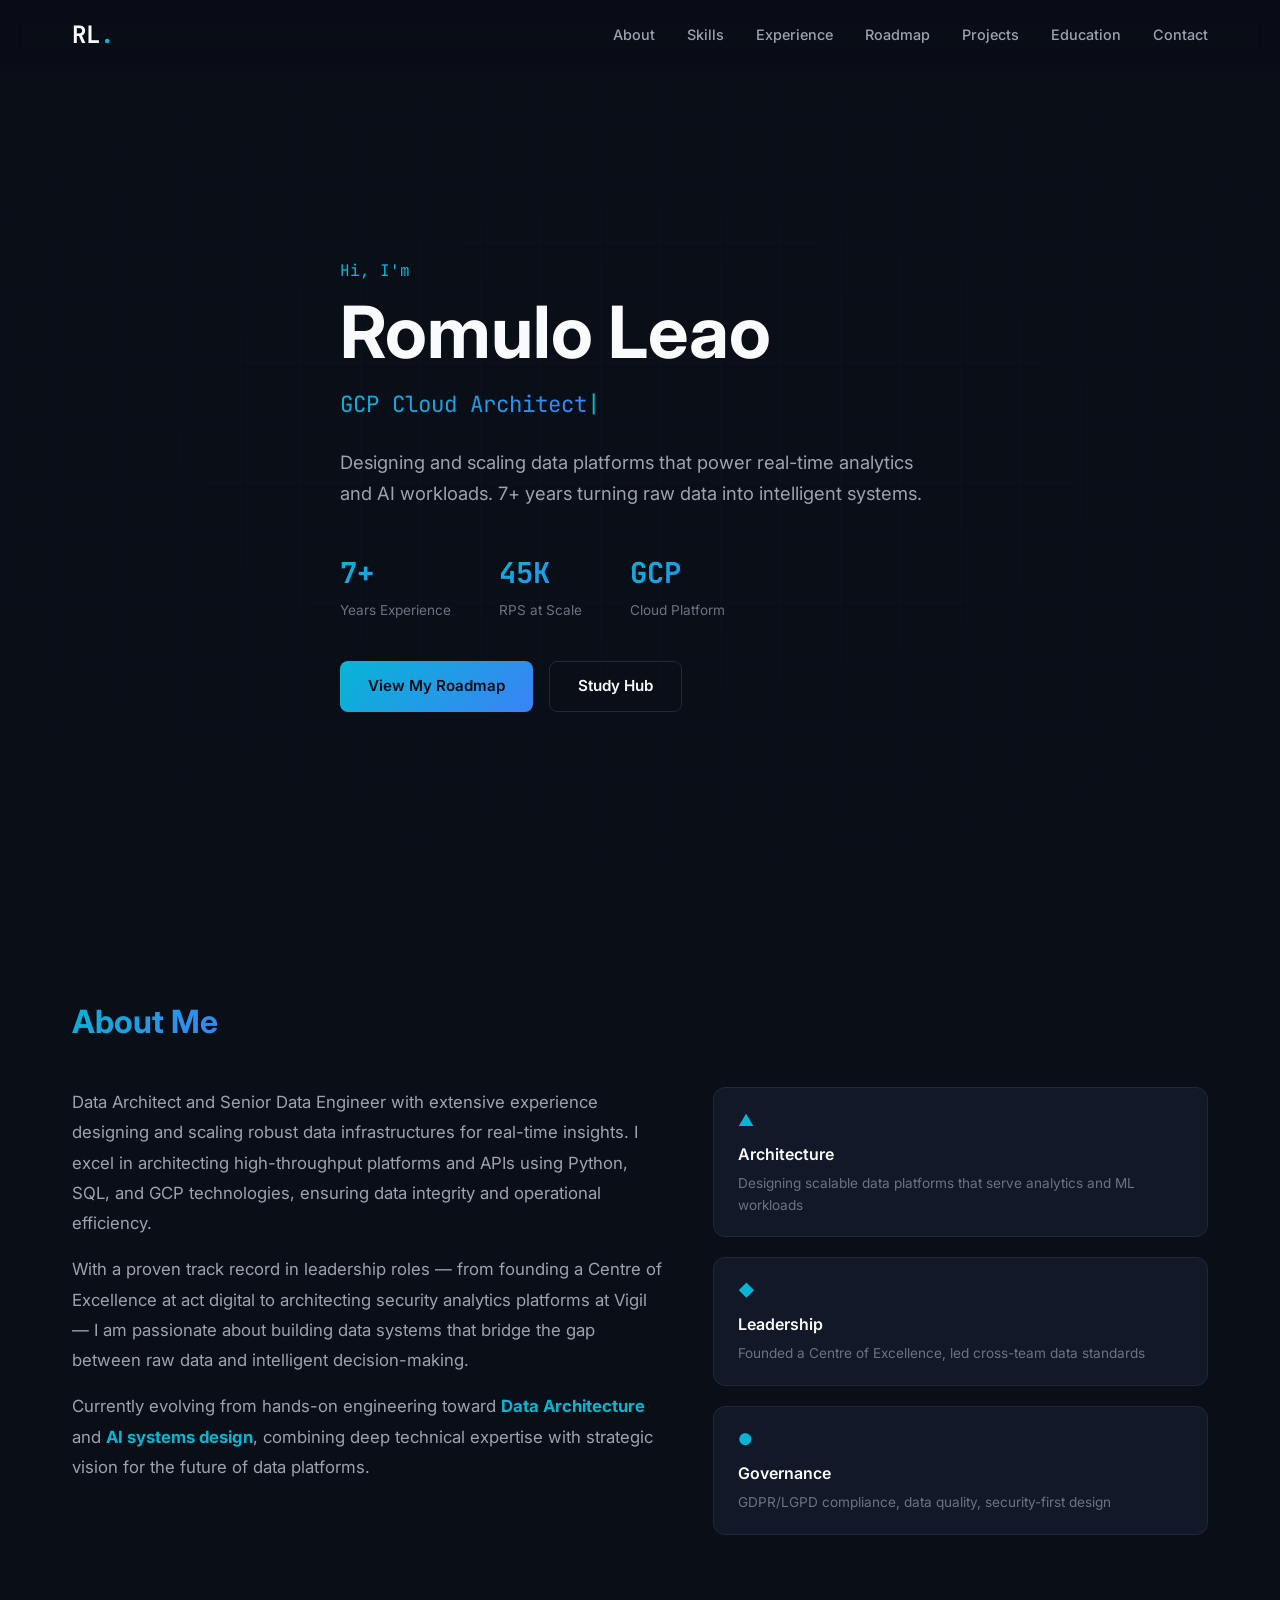
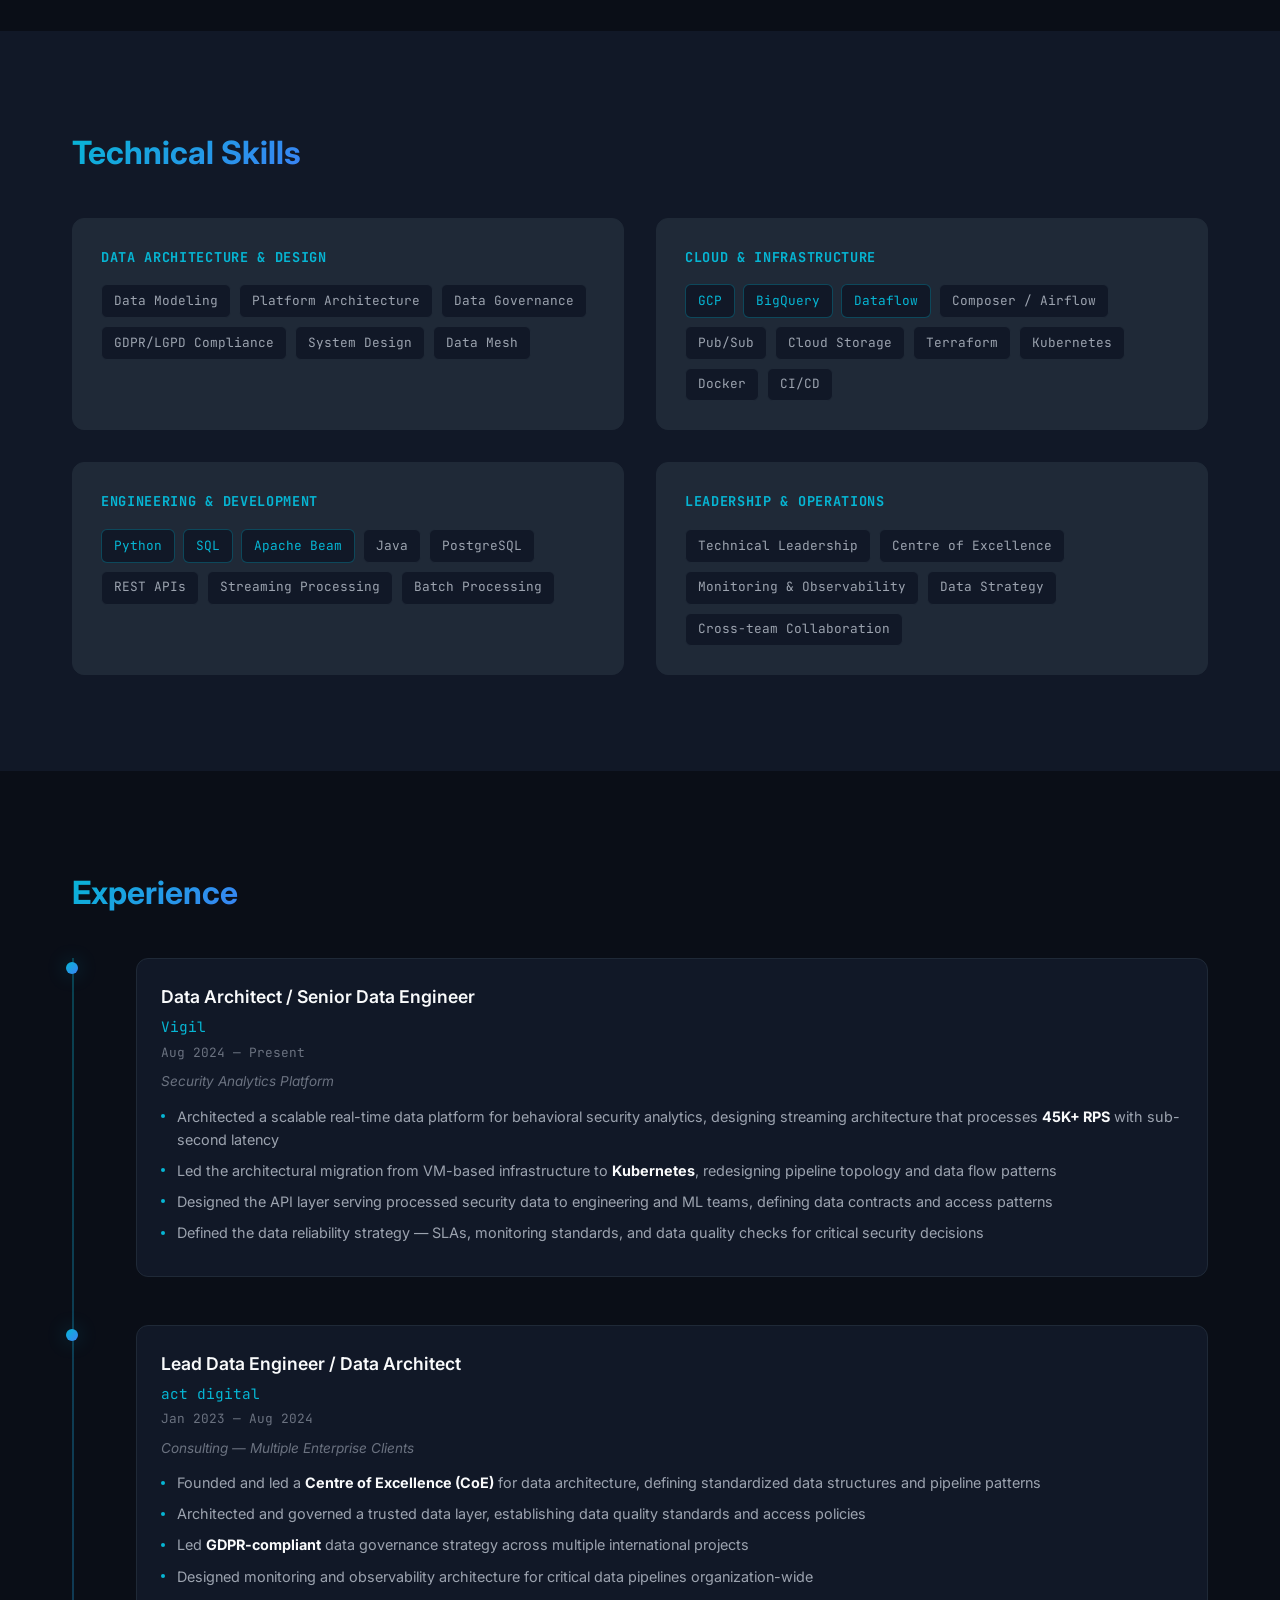
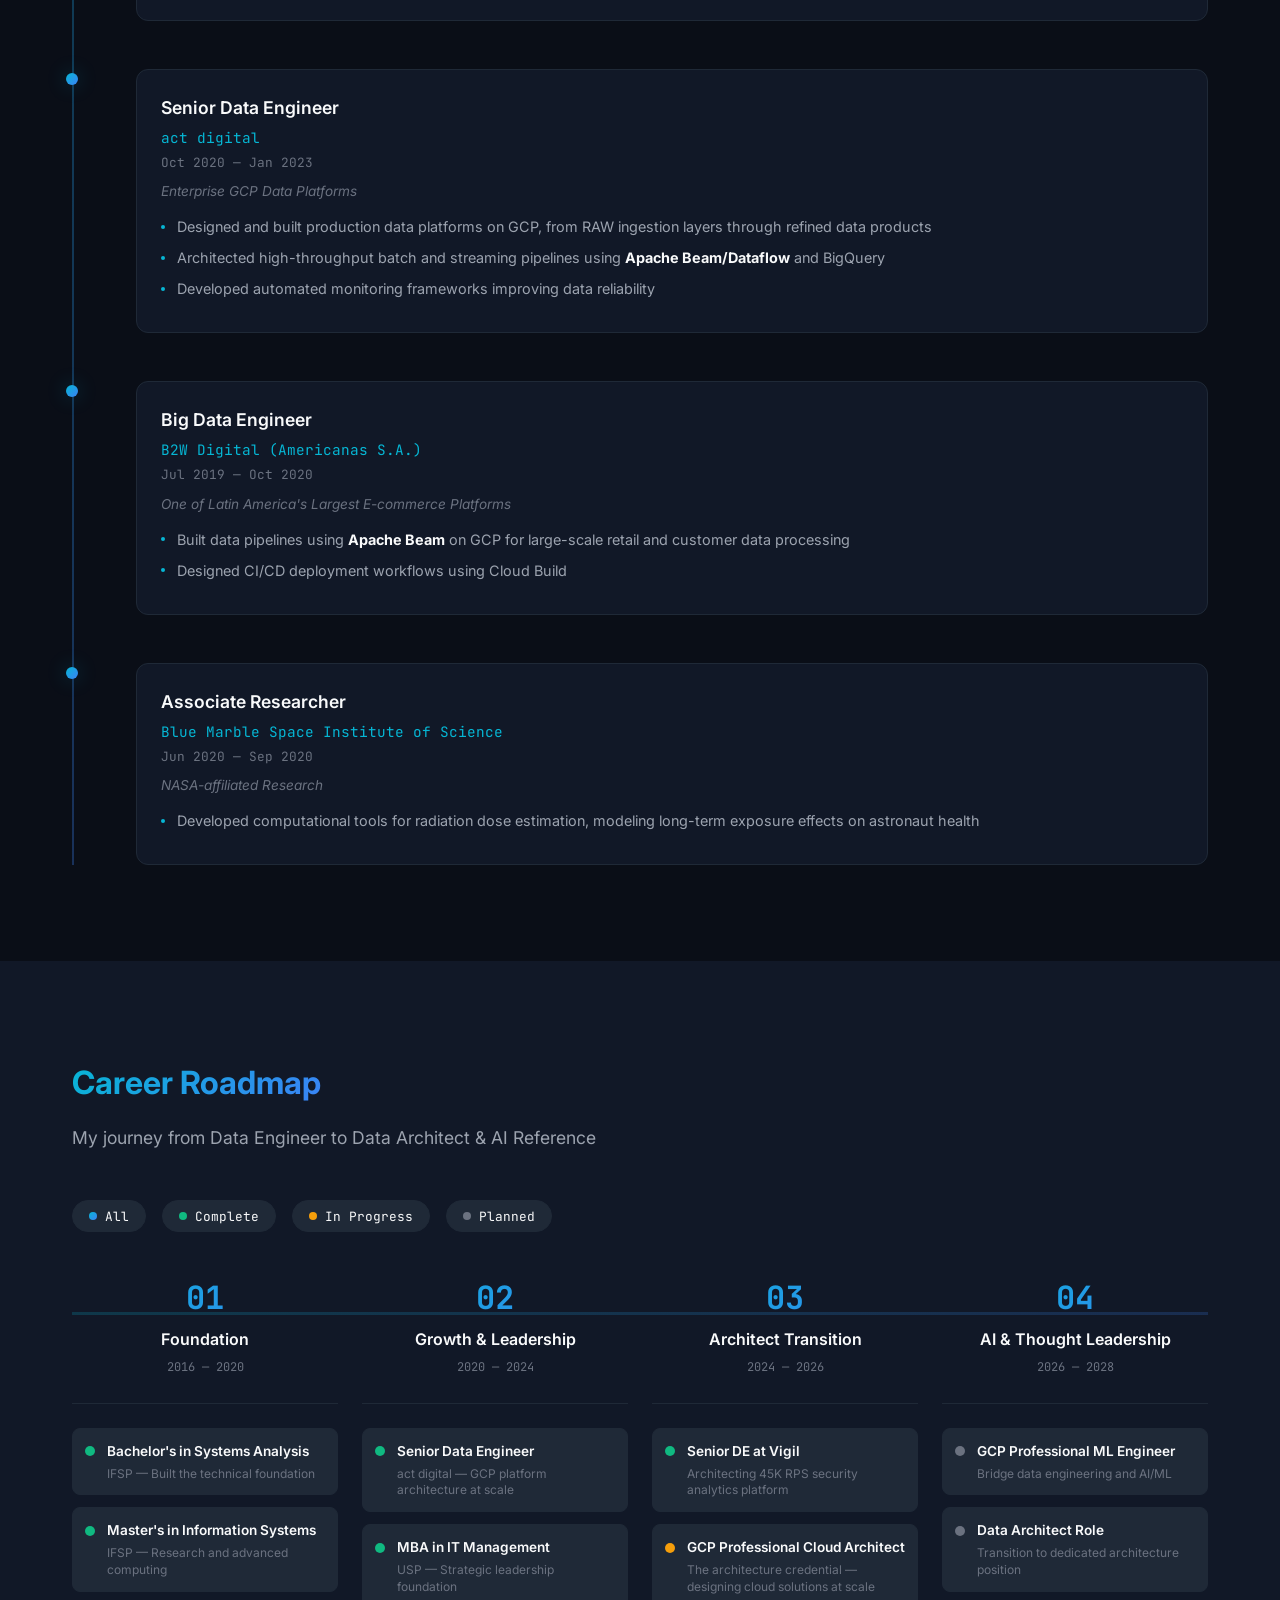
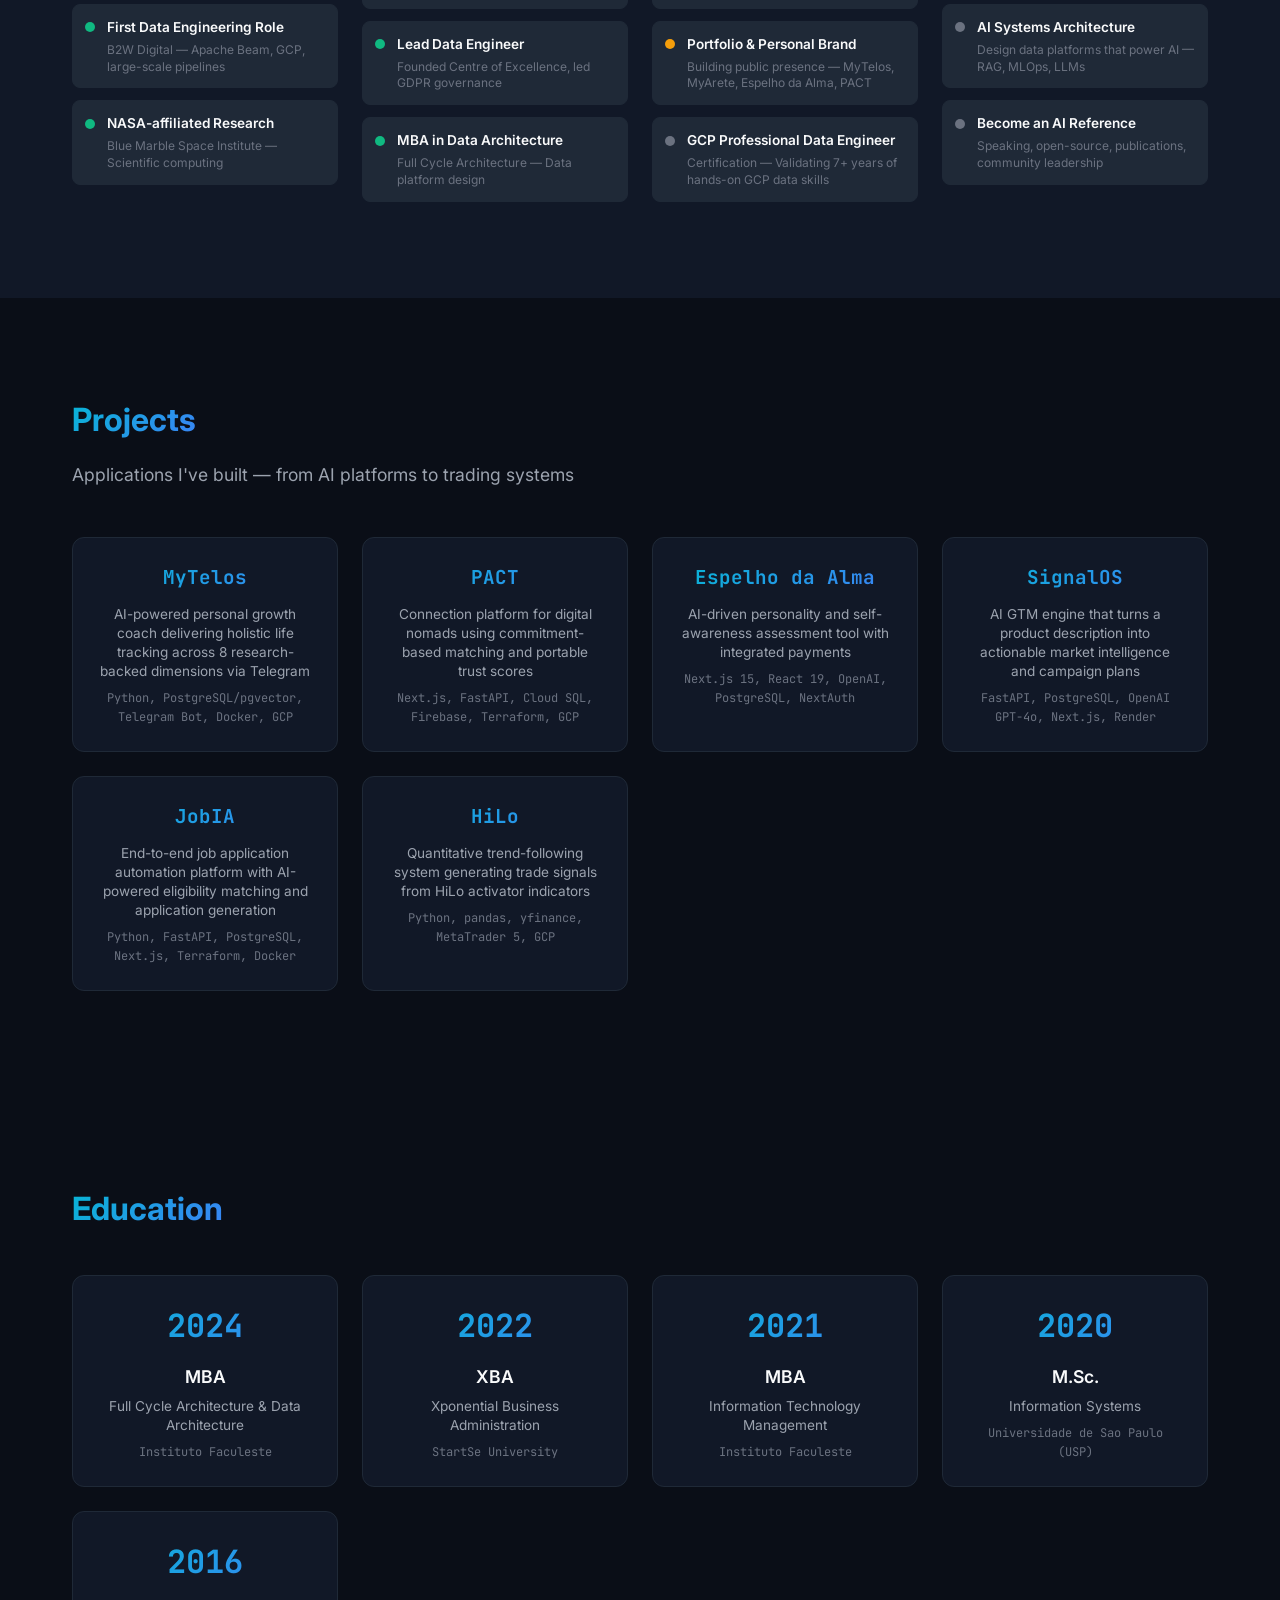
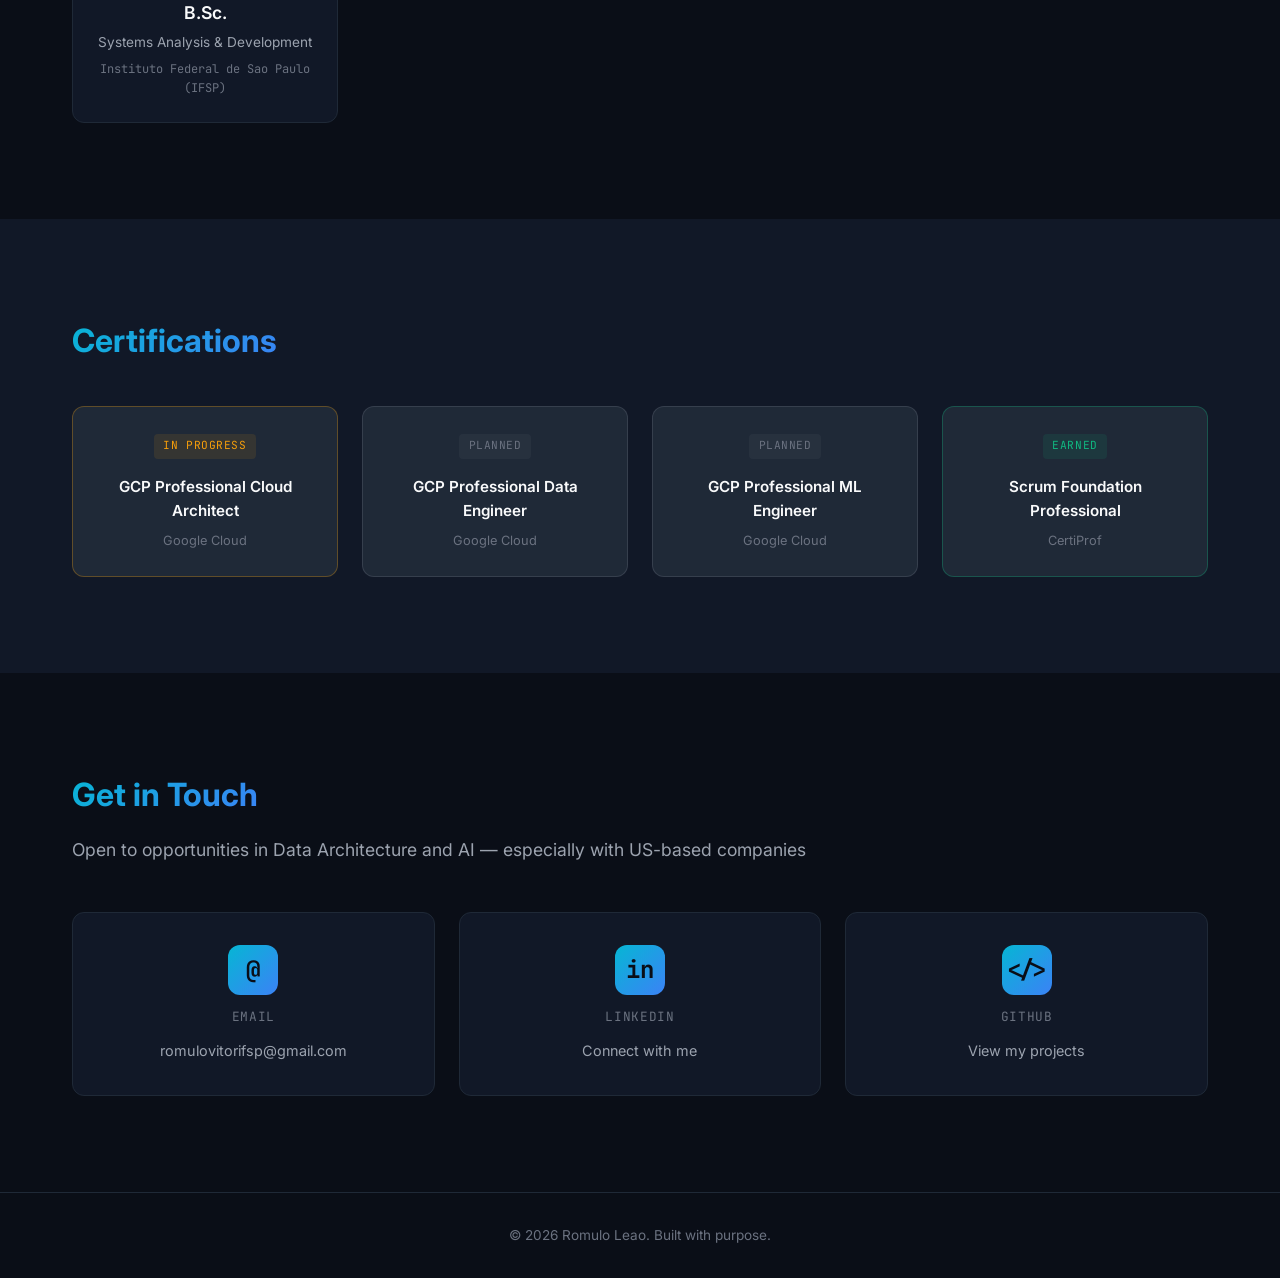
==== website/index.html @ 002ba985 "Add Projects section with 6 portfolio projects MyTelos, PACT, Espelho da Alma, SignalOS, JobIA, HiLo" ====
<!DOCTYPE html>
<html lang="en">
<head>
  <meta charset="UTF-8">
  <meta name="viewport" content="width=device-width, initial-scale=1.0">
  <meta name="description" content="Romulo Leao — Data Architect & Senior Data Engineer. 7+ years designing data platforms on GCP. Interactive career roadmap.">
  <meta property="og:title" content="Romulo Leao — Data Architect">
  <meta property="og:description" content="Senior Data Engineer with 7+ years building scalable data platforms. View my career roadmap.">
  <title>Romulo Leao — Data Architect & Senior Data Engineer</title>
  <link rel="preconnect" href="https://fonts.googleapis.com">
  <link rel="preconnect" href="https://fonts.gstatic.com" crossorigin>
  <link href="https://fonts.googleapis.com/css2?family=Inter:wght@300;400;500;600;700&family=JetBrains+Mono:wght@400;500&display=swap" rel="stylesheet">
  <link rel="stylesheet" href="css/style.css">
  <link rel="icon" type="image/svg+xml" href="assets/favicon.svg">
</head>
<body>
  <!-- Skip to content -->
  <a href="#main" class="skip-link">Skip to content</a>

  <!-- Navigation -->
  <nav class="nav" id="nav">
    <div class="nav__container">
      <a href="#hero" class="nav__logo">RL<span class="accent">.</span></a>
      <button class="nav__toggle" id="navToggle" aria-label="Toggle navigation">
        <span></span>
        <span></span>
        <span></span>
      </button>
      <ul class="nav__menu" id="navMenu">
        <li><a href="#about" class="nav__link">About</a></li>
        <li><a href="#skills" class="nav__link">Skills</a></li>
        <li><a href="#experience" class="nav__link">Experience</a></li>
        <li><a href="#roadmap" class="nav__link">Roadmap</a></li>
        <li><a href="#projects" class="nav__link">Projects</a></li>
        <li><a href="#education" class="nav__link">Education</a></li>
        <li><a href="#contact" class="nav__link">Contact</a></li>
      </ul>
    </div>
  </nav>

  <main id="main">
    <!-- Hero -->
    <section class="hero" id="hero">
      <div class="hero__container">
        <p class="hero__greeting">Hi, I'm</p>
        <h1 class="hero__name">Romulo Leao</h1>
        <div class="hero__title-wrapper">
          <span class="hero__title" id="typedTitle"></span>
          <span class="hero__cursor">|</span>
        </div>
        <p class="hero__description">
          Designing and scaling data platforms that power real-time analytics and AI workloads.
          7+ years turning raw data into intelligent systems.
        </p>
        <div class="hero__stats">
          <div class="hero__stat">
            <span class="hero__stat-number">7+</span>
            <span class="hero__stat-label">Years Experience</span>
          </div>
          <div class="hero__stat">
            <span class="hero__stat-number">45K</span>
            <span class="hero__stat-label">RPS at Scale</span>
          </div>
          <div class="hero__stat">
            <span class="hero__stat-number">GCP</span>
            <span class="hero__stat-label">Cloud Platform</span>
          </div>
        </div>
        <div class="hero__cta">
          <a href="#roadmap" class="btn btn--primary">View My Roadmap</a>
          <a href="gcp-architect-study.html" class="btn btn--outline">Study Hub</a>
        </div>
      </div>
      <div class="hero__bg-grid"></div>
    </section>

    <!-- About -->
    <section class="section" id="about">
      <div class="container">
        <h2 class="section__title">About Me</h2>
        <div class="about__content">
          <div class="about__text">
            <p>
              Data Architect and Senior Data Engineer with extensive experience designing and scaling
              robust data infrastructures for real-time insights. I excel in architecting high-throughput
              platforms and APIs using Python, SQL, and GCP technologies, ensuring data integrity and
              operational efficiency.
            </p>
            <p>
              With a proven track record in leadership roles — from founding a Centre of Excellence at
              act digital to architecting security analytics platforms at Vigil — I am passionate about
              building data systems that bridge the gap between raw data and intelligent decision-making.
            </p>
            <p>
              Currently evolving from hands-on engineering toward <strong>Data Architecture</strong> and
              <strong>AI systems design</strong>, combining deep technical expertise with strategic vision
              for the future of data platforms.
            </p>
          </div>
          <div class="about__highlights">
            <div class="highlight-card">
              <div class="highlight-card__icon">&#9650;</div>
              <h3>Architecture</h3>
              <p>Designing scalable data platforms that serve analytics and ML workloads</p>
            </div>
            <div class="highlight-card">
              <div class="highlight-card__icon">&#9670;</div>
              <h3>Leadership</h3>
              <p>Founded a Centre of Excellence, led cross-team data standards</p>
            </div>
            <div class="highlight-card">
              <div class="highlight-card__icon">&#9679;</div>
              <h3>Governance</h3>
              <p>GDPR/LGPD compliance, data quality, security-first design</p>
            </div>
          </div>
        </div>
      </div>
    </section>

    <!-- Skills -->
    <section class="section section--alt" id="skills">
      <div class="container">
        <h2 class="section__title">Technical Skills</h2>
        <div class="skills__grid">
          <div class="skill-group">
            <h3 class="skill-group__title">Data Architecture & Design</h3>
            <div class="skill-group__tags">
              <span class="skill-tag">Data Modeling</span>
              <span class="skill-tag">Platform Architecture</span>
              <span class="skill-tag">Data Governance</span>
              <span class="skill-tag">GDPR/LGPD Compliance</span>
              <span class="skill-tag">System Design</span>
              <span class="skill-tag">Data Mesh</span>
            </div>
          </div>
          <div class="skill-group">
            <h3 class="skill-group__title">Cloud & Infrastructure</h3>
            <div class="skill-group__tags">
              <span class="skill-tag skill-tag--accent">GCP</span>
              <span class="skill-tag skill-tag--accent">BigQuery</span>
              <span class="skill-tag skill-tag--accent">Dataflow</span>
              <span class="skill-tag">Composer / Airflow</span>
              <span class="skill-tag">Pub/Sub</span>
              <span class="skill-tag">Cloud Storage</span>
              <span class="skill-tag">Terraform</span>
              <span class="skill-tag">Kubernetes</span>
              <span class="skill-tag">Docker</span>
              <span class="skill-tag">CI/CD</span>
            </div>
          </div>
          <div class="skill-group">
            <h3 class="skill-group__title">Engineering & Development</h3>
            <div class="skill-group__tags">
              <span class="skill-tag skill-tag--accent">Python</span>
              <span class="skill-tag skill-tag--accent">SQL</span>
              <span class="skill-tag skill-tag--accent">Apache Beam</span>
              <span class="skill-tag">Java</span>
              <span class="skill-tag">PostgreSQL</span>
              <span class="skill-tag">REST APIs</span>
              <span class="skill-tag">Streaming Processing</span>
              <span class="skill-tag">Batch Processing</span>
            </div>
          </div>
          <div class="skill-group">
            <h3 class="skill-group__title">Leadership & Operations</h3>
            <div class="skill-group__tags">
              <span class="skill-tag">Technical Leadership</span>
              <span class="skill-tag">Centre of Excellence</span>
              <span class="skill-tag">Monitoring & Observability</span>
              <span class="skill-tag">Data Strategy</span>
              <span class="skill-tag">Cross-team Collaboration</span>
            </div>
          </div>
        </div>
      </div>
    </section>

    <!-- Experience -->
    <section class="section" id="experience">
      <div class="container">
        <h2 class="section__title">Experience</h2>
        <div class="timeline">
          <div class="timeline__item reveal">
            <div class="timeline__dot"></div>
            <div class="timeline__content">
              <div class="timeline__header">
                <h3>Data Architect / Senior Data Engineer</h3>
                <span class="timeline__company">Vigil</span>
                <span class="timeline__date">Aug 2024 — Present</span>
              </div>
              <p class="timeline__context">Security Analytics Platform</p>
              <ul class="timeline__list">
                <li>Architected a scalable real-time data platform for behavioral security analytics, designing streaming architecture that processes <strong>45K+ RPS</strong> with sub-second latency</li>
                <li>Led the architectural migration from VM-based infrastructure to <strong>Kubernetes</strong>, redesigning pipeline topology and data flow patterns</li>
                <li>Designed the API layer serving processed security data to engineering and ML teams, defining data contracts and access patterns</li>
                <li>Defined the data reliability strategy — SLAs, monitoring standards, and data quality checks for critical security decisions</li>
              </ul>
            </div>
          </div>

          <div class="timeline__item reveal">
            <div class="timeline__dot"></div>
            <div class="timeline__content">
              <div class="timeline__header">
                <h3>Lead Data Engineer / Data Architect</h3>
                <span class="timeline__company">act digital</span>
                <span class="timeline__date">Jan 2023 — Aug 2024</span>
              </div>
              <p class="timeline__context">Consulting — Multiple Enterprise Clients</p>
              <ul class="timeline__list">
                <li>Founded and led a <strong>Centre of Excellence (CoE)</strong> for data architecture, defining standardized data structures and pipeline patterns</li>
                <li>Architected and governed a trusted data layer, establishing data quality standards and access policies</li>
                <li>Led <strong>GDPR-compliant</strong> data governance strategy across multiple international projects</li>
                <li>Designed monitoring and observability architecture for critical data pipelines organization-wide</li>
              </ul>
            </div>
          </div>

          <div class="timeline__item reveal">
            <div class="timeline__dot"></div>
            <div class="timeline__content">
              <div class="timeline__header">
                <h3>Senior Data Engineer</h3>
                <span class="timeline__company">act digital</span>
                <span class="timeline__date">Oct 2020 — Jan 2023</span>
              </div>
              <p class="timeline__context">Enterprise GCP Data Platforms</p>
              <ul class="timeline__list">
                <li>Designed and built production data platforms on GCP, from RAW ingestion layers through refined data products</li>
                <li>Architected high-throughput batch and streaming pipelines using <strong>Apache Beam/Dataflow</strong> and BigQuery</li>
                <li>Developed automated monitoring frameworks improving data reliability</li>
              </ul>
            </div>
          </div>

          <div class="timeline__item reveal">
            <div class="timeline__dot"></div>
            <div class="timeline__content">
              <div class="timeline__header">
                <h3>Big Data Engineer</h3>
                <span class="timeline__company">B2W Digital (Americanas S.A.)</span>
                <span class="timeline__date">Jul 2019 — Oct 2020</span>
              </div>
              <p class="timeline__context">One of Latin America's Largest E-commerce Platforms</p>
              <ul class="timeline__list">
                <li>Built data pipelines using <strong>Apache Beam</strong> on GCP for large-scale retail and customer data processing</li>
                <li>Designed CI/CD deployment workflows using Cloud Build</li>
              </ul>
            </div>
          </div>

          <div class="timeline__item reveal">
            <div class="timeline__dot"></div>
            <div class="timeline__content">
              <div class="timeline__header">
                <h3>Associate Researcher</h3>
                <span class="timeline__company">Blue Marble Space Institute of Science</span>
                <span class="timeline__date">Jun 2020 — Sep 2020</span>
              </div>
              <p class="timeline__context">NASA-affiliated Research</p>
              <ul class="timeline__list">
                <li>Developed computational tools for radiation dose estimation, modeling long-term exposure effects on astronaut health</li>
              </ul>
            </div>
          </div>
        </div>
      </div>
    </section>

    <!-- Roadmap -->
    <section class="section section--alt" id="roadmap">
      <div class="container">
        <h2 class="section__title">Career Roadmap</h2>
        <p class="section__subtitle">My journey from Data Engineer to Data Architect & AI Reference</p>

        <!-- Legend -->
        <div class="roadmap__legend">
          <button class="legend-item active" data-filter="all">
            <span class="legend-dot legend-dot--all"></span> All
          </button>
          <button class="legend-item active" data-filter="complete">
            <span class="legend-dot legend-dot--complete"></span> Complete
          </button>
          <button class="legend-item active" data-filter="in-progress">
            <span class="legend-dot legend-dot--in-progress"></span> In Progress
          </button>
          <button class="legend-item active" data-filter="planned">
            <span class="legend-dot legend-dot--planned"></span> Planned
          </button>
        </div>

        <!-- Roadmap Track -->
        <div class="roadmap" id="roadmapContainer">
          <!-- Phase 1: Foundation -->
          <div class="roadmap__phase reveal" data-phase="foundation">
            <div class="roadmap__phase-header">
              <span class="roadmap__phase-number">01</span>
              <h3 class="roadmap__phase-title">Foundation</h3>
              <span class="roadmap__phase-period">2016 — 2020</span>
            </div>
            <div class="roadmap__milestones">
              <div class="milestone" data-status="complete">
                <div class="milestone__dot"></div>
                <div class="milestone__content">
                  <h4>Bachelor's in Systems Analysis</h4>
                  <p>IFSP — Built the technical foundation</p>
                </div>
              </div>
              <div class="milestone" data-status="complete">
                <div class="milestone__dot"></div>
                <div class="milestone__content">
                  <h4>Master's in Information Systems</h4>
                  <p>IFSP — Research and advanced computing</p>
                </div>
              </div>
              <div class="milestone" data-status="complete">
                <div class="milestone__dot"></div>
                <div class="milestone__content">
                  <h4>First Data Engineering Role</h4>
                  <p>B2W Digital — Apache Beam, GCP, large-scale pipelines</p>
                </div>
              </div>
              <div class="milestone" data-status="complete">
                <div class="milestone__dot"></div>
                <div class="milestone__content">
                  <h4>NASA-affiliated Research</h4>
                  <p>Blue Marble Space Institute — Scientific computing</p>
                </div>
              </div>
            </div>
          </div>

          <!-- Phase 2: Growth -->
          <div class="roadmap__phase reveal" data-phase="growth">
            <div class="roadmap__phase-header">
              <span class="roadmap__phase-number">02</span>
              <h3 class="roadmap__phase-title">Growth & Leadership</h3>
              <span class="roadmap__phase-period">2020 — 2024</span>
            </div>
            <div class="roadmap__milestones">
              <div class="milestone" data-status="complete">
                <div class="milestone__dot"></div>
                <div class="milestone__content">
                  <h4>Senior Data Engineer</h4>
                  <p>act digital — GCP platform architecture at scale</p>
                </div>
              </div>
              <div class="milestone" data-status="complete">
                <div class="milestone__dot"></div>
                <div class="milestone__content">
                  <h4>MBA in IT Management</h4>
                  <p>USP — Strategic leadership foundation</p>
                </div>
              </div>
              <div class="milestone" data-status="complete">
                <div class="milestone__dot"></div>
                <div class="milestone__content">
                  <h4>Lead Data Engineer</h4>
                  <p>Founded Centre of Excellence, led GDPR governance</p>
                </div>
              </div>
              <div class="milestone" data-status="complete">
                <div class="milestone__dot"></div>
                <div class="milestone__content">
                  <h4>MBA in Data Architecture</h4>
                  <p>Full Cycle Architecture — Data platform design</p>
                </div>
              </div>
            </div>
          </div>

          <!-- Phase 3: Current -->
          <div class="roadmap__phase reveal" data-phase="current">
            <div class="roadmap__phase-header">
              <span class="roadmap__phase-number">03</span>
              <h3 class="roadmap__phase-title">Architect Transition</h3>
              <span class="roadmap__phase-period">2024 — 2026</span>
            </div>
            <div class="roadmap__milestones">
              <div class="milestone" data-status="complete">
                <div class="milestone__dot"></div>
                <div class="milestone__content">
                  <h4>Senior DE at Vigil</h4>
                  <p>Architecting 45K RPS security analytics platform</p>
                </div>
              </div>
              <div class="milestone" data-status="in-progress">
                <div class="milestone__dot"></div>
                <div class="milestone__content">
                  <h4>GCP Professional Cloud Architect</h4>
                  <p>The architecture credential — designing cloud solutions at scale</p>
                </div>
              </div>
              <div class="milestone" data-status="in-progress">
                <div class="milestone__dot"></div>
                <div class="milestone__content">
                  <h4>Portfolio & Personal Brand</h4>
                  <p>Building public presence — MyTelos, MyArete, Espelho da Alma, PACT</p>
                </div>
              </div>
              <div class="milestone" data-status="planned">
                <div class="milestone__dot"></div>
                <div class="milestone__content">
                  <h4>GCP Professional Data Engineer</h4>
                  <p>Certification — Validating 7+ years of hands-on GCP data skills</p>
                </div>
              </div>
            </div>
          </div>

          <!-- Phase 4: Future -->
          <div class="roadmap__phase reveal" data-phase="future">
            <div class="roadmap__phase-header">
              <span class="roadmap__phase-number">04</span>
              <h3 class="roadmap__phase-title">AI & Thought Leadership</h3>
              <span class="roadmap__phase-period">2026 — 2028</span>
            </div>
            <div class="roadmap__milestones">
              <div class="milestone" data-status="planned">
                <div class="milestone__dot"></div>
                <div class="milestone__content">
                  <h4>GCP Professional ML Engineer</h4>
                  <p>Bridge data engineering and AI/ML</p>
                </div>
              </div>
              <div class="milestone" data-status="planned">
                <div class="milestone__dot"></div>
                <div class="milestone__content">
                  <h4>Data Architect Role</h4>
                  <p>Transition to dedicated architecture position</p>
                </div>
              </div>
              <div class="milestone" data-status="planned">
                <div class="milestone__dot"></div>
                <div class="milestone__content">
                  <h4>AI Systems Architecture</h4>
                  <p>Design data platforms that power AI — RAG, MLOps, LLMs</p>
                </div>
              </div>
              <div class="milestone" data-status="planned">
                <div class="milestone__dot"></div>
                <div class="milestone__content">
                  <h4>Become an AI Reference</h4>
                  <p>Speaking, open-source, publications, community leadership</p>
                </div>
              </div>
            </div>
          </div>
        </div>
      </div>
    </section>

    <!-- Projects -->
    <section class="section" id="projects">
      <div class="container">
        <h2 class="section__title">Projects</h2>
        <p class="section__subtitle">Applications I've built — from AI platforms to trading systems</p>
        <div class="education__grid">
          <div class="edu-card reveal">
            <span class="edu-card__year" style="font-size:1.2rem">MyTelos</span>
            <p class="edu-card__field">AI-powered personal growth coach delivering holistic life tracking across 8 research-backed dimensions via Telegram</p>
            <p class="edu-card__school">Python, PostgreSQL/pgvector, Telegram Bot, Docker, GCP</p>
          </div>
          <div class="edu-card reveal">
            <span class="edu-card__year" style="font-size:1.2rem">PACT</span>
            <p class="edu-card__field">Connection platform for digital nomads using commitment-based matching and portable trust scores</p>
            <p class="edu-card__school">Next.js, FastAPI, Cloud SQL, Firebase, Terraform, GCP</p>
          </div>
          <div class="edu-card reveal">
            <span class="edu-card__year" style="font-size:1.2rem">Espelho da Alma</span>
            <p class="edu-card__field">AI-driven personality and self-awareness assessment tool with integrated payments</p>
            <p class="edu-card__school">Next.js 15, React 19, OpenAI, PostgreSQL, NextAuth</p>
          </div>
          <div class="edu-card reveal">
            <span class="edu-card__year" style="font-size:1.2rem">SignalOS</span>
            <p class="edu-card__field">AI GTM engine that turns a product description into actionable market intelligence and campaign plans</p>
            <p class="edu-card__school">FastAPI, PostgreSQL, OpenAI GPT-4o, Next.js, Render</p>
          </div>
          <div class="edu-card reveal">
            <span class="edu-card__year" style="font-size:1.2rem">JobIA</span>
            <p class="edu-card__field">End-to-end job application automation platform with AI-powered eligibility matching and application generation</p>
            <p class="edu-card__school">Python, FastAPI, PostgreSQL, Next.js, Terraform, Docker</p>
          </div>
          <div class="edu-card reveal">
            <span class="edu-card__year" style="font-size:1.2rem">HiLo</span>
            <p class="edu-card__field">Quantitative trend-following system generating trade signals from HiLo activator indicators</p>
            <p class="edu-card__school">Python, pandas, yfinance, MetaTrader 5, GCP</p>
          </div>
        </div>
      </div>
    </section>

    <!-- Education -->
    <section class="section" id="education">
      <div class="container">
        <h2 class="section__title">Education</h2>
        <div class="education__grid">
          <div class="edu-card reveal">
            <span class="edu-card__year">2024</span>
            <h3 class="edu-card__degree">MBA</h3>
            <p class="edu-card__field">Full Cycle Architecture & Data Architecture</p>
            <p class="edu-card__school">Instituto Faculeste</p>
          </div>
          <div class="edu-card reveal">
            <span class="edu-card__year">2022</span>
            <h3 class="edu-card__degree">XBA</h3>
            <p class="edu-card__field">Xponential Business Administration</p>
            <p class="edu-card__school">StartSe University</p>
          </div>
          <div class="edu-card reveal">
            <span class="edu-card__year">2021</span>
            <h3 class="edu-card__degree">MBA</h3>
            <p class="edu-card__field">Information Technology Management</p>
            <p class="edu-card__school">Instituto Faculeste</p>
          </div>
          <div class="edu-card reveal">
            <span class="edu-card__year">2020</span>
            <h3 class="edu-card__degree">M.Sc.</h3>
            <p class="edu-card__field">Information Systems</p>
            <p class="edu-card__school">Universidade de Sao Paulo (USP)</p>
          </div>
          <div class="edu-card reveal">
            <span class="edu-card__year">2016</span>
            <h3 class="edu-card__degree">B.Sc.</h3>
            <p class="edu-card__field">Systems Analysis & Development</p>
            <p class="edu-card__school">Instituto Federal de Sao Paulo (IFSP)</p>
          </div>
        </div>
      </div>
    </section>

    <!-- Certifications -->
    <section class="section section--alt" id="certifications">
      <div class="container">
        <h2 class="section__title">Certifications</h2>
        <div class="certs__grid">
          <div class="cert-card reveal" data-status="in-progress">
            <div class="cert-card__status">In Progress</div>
            <h3>GCP Professional Cloud Architect</h3>
            <p>Google Cloud</p>
          </div>
          <div class="cert-card reveal" data-status="planned">
            <div class="cert-card__status">Planned</div>
            <h3>GCP Professional Data Engineer</h3>
            <p>Google Cloud</p>
          </div>
          <div class="cert-card reveal" data-status="planned">
            <div class="cert-card__status">Planned</div>
            <h3>GCP Professional ML Engineer</h3>
            <p>Google Cloud</p>
          </div>
          <div class="cert-card reveal" data-status="complete">
            <div class="cert-card__status">Earned</div>
            <h3>Scrum Foundation Professional</h3>
            <p>CertiProf</p>
          </div>
        </div>
      </div>
    </section>

    <!-- Contact -->
    <section class="section" id="contact">
      <div class="container">
        <h2 class="section__title">Get in Touch</h2>
        <p class="section__subtitle">Open to opportunities in Data Architecture and AI — especially with US-based companies</p>
        <div class="contact__links">
          <a href="mailto:romulovitorifsp@gmail.com" class="contact-card">
            <span class="contact-card__icon">@</span>
            <span class="contact-card__label">Email</span>
            <span class="contact-card__value">romulovitorifsp@gmail.com</span>
          </a>
          <a href="https://www.linkedin.com/in/r%C3%B4mulo-le%C3%A3o-951ba7bb/" class="contact-card" target="_blank" rel="noopener">
            <span class="contact-card__icon">in</span>
            <span class="contact-card__label">LinkedIn</span>
            <span class="contact-card__value">Connect with me</span>
          </a>
          <a href="https://github.com/" class="contact-card" target="_blank" rel="noopener">
            <span class="contact-card__icon">&lt;/&gt;</span>
            <span class="contact-card__label">GitHub</span>
            <span class="contact-card__value">View my projects</span>
          </a>
        </div>
      </div>
    </section>
  </main>

  <!-- Footer -->
  <footer class="footer">
    <div class="container">
      <p>&copy; 2026 Romulo Leao. Built with purpose.</p>
    </div>
  </footer>

  <script src="js/main.js"></script>
</body>
</html>
---- website/css/style.css ----
/* ========================================
   CSS Custom Properties
   ======================================== */
:root {
  --bg-primary: #0a0e17;
  --bg-secondary: #111827;
  --bg-tertiary: #1f2937;
  --accent-primary: #06b6d4;
  --accent-secondary: #3b82f6;
  --accent-gradient: linear-gradient(135deg, #06b6d4, #3b82f6);
  --status-complete: #10b981;
  --status-in-progress: #f59e0b;
  --status-planned: #6b7280;
  --text-primary: #f9fafb;
  --text-secondary: #9ca3af;
  --text-muted: #6b7280;
  --border-subtle: #1f2937;
  --glow-cyan: 0 0 20px rgba(6, 182, 212, 0.3);
  --glow-blue: 0 0 20px rgba(59, 130, 246, 0.3);
  --font-heading: 'Inter', system-ui, -apple-system, sans-serif;
  --font-body: 'Inter', system-ui, -apple-system, sans-serif;
  --font-mono: 'JetBrains Mono', 'Fira Code', monospace;
  --max-width: 1200px;
}

/* ========================================
   Reset & Base
   ======================================== */
*, *::before, *::after {
  box-sizing: border-box;
  margin: 0;
  padding: 0;
}

html {
  scroll-behavior: smooth;
  scroll-padding-top: 80px;
}

body {
  font-family: var(--font-body);
  background: var(--bg-primary);
  color: var(--text-primary);
  line-height: 1.6;
  -webkit-font-smoothing: antialiased;
}

a {
  color: var(--accent-primary);
  text-decoration: none;
  transition: color 0.3s;
}

a:hover {
  color: var(--accent-secondary);
}

ul {
  list-style: none;
}

img {
  max-width: 100%;
  display: block;
}

.skip-link {
  position: absolute;
  top: -100%;
  left: 0;
  background: var(--accent-primary);
  color: var(--bg-primary);
  padding: 0.5rem 1rem;
  z-index: 1000;
}

.skip-link:focus {
  top: 0;
}

/* ========================================
   Layout
   ======================================== */
.container {
  max-width: var(--max-width);
  margin: 0 auto;
  padding: 0 2rem;
}

.section {
  padding: 6rem 0;
}

.section--alt {
  background: var(--bg-secondary);
}

.section__title {
  font-size: 2rem;
  font-weight: 700;
  margin-bottom: 0.5rem;
  background: var(--accent-gradient);
  -webkit-background-clip: text;
  background-clip: text;
  -webkit-text-fill-color: transparent;
  display: inline-block;
}

.section__subtitle {
  color: var(--text-secondary);
  font-size: 1.1rem;
  margin-bottom: 3rem;
}

.section__title + .section__subtitle {
  margin-top: 0.5rem;
}

/* ========================================
   Navigation
   ======================================== */
.nav {
  position: fixed;
  top: 0;
  left: 0;
  right: 0;
  z-index: 100;
  background: rgba(10, 14, 23, 0.85);
  backdrop-filter: blur(12px);
  border-bottom: 1px solid transparent;
  transition: border-color 0.3s, background 0.3s;
}

.nav--scrolled {
  border-bottom-color: var(--border-subtle);
  background: rgba(10, 14, 23, 0.95);
}

.nav__container {
  max-width: var(--max-width);
  margin: 0 auto;
  padding: 0 2rem;
  display: flex;
  align-items: center;
  justify-content: space-between;
  height: 70px;
}

.nav__logo {
  font-family: var(--font-mono);
  font-size: 1.5rem;
  font-weight: 700;
  color: var(--text-primary);
}

.nav__logo .accent {
  color: var(--accent-primary);
}

.nav__toggle {
  display: none;
  flex-direction: column;
  gap: 5px;
  background: none;
  border: none;
  cursor: pointer;
  padding: 0.5rem;
}

.nav__toggle span {
  display: block;
  width: 24px;
  height: 2px;
  background: var(--text-primary);
  transition: transform 0.3s, opacity 0.3s;
}

.nav__toggle.active span:nth-child(1) {
  transform: rotate(45deg) translate(5px, 5px);
}

.nav__toggle.active span:nth-child(2) {
  opacity: 0;
}

.nav__toggle.active span:nth-child(3) {
  transform: rotate(-45deg) translate(5px, -5px);
}

.nav__menu {
  display: flex;
  gap: 2rem;
  align-items: center;
}

.nav__link {
  color: var(--text-secondary);
  font-size: 0.9rem;
  font-weight: 500;
  transition: color 0.3s;
  position: relative;
}

.nav__link::after {
  content: '';
  position: absolute;
  bottom: -4px;
  left: 0;
  width: 0;
  height: 2px;
  background: var(--accent-gradient);
  transition: width 0.3s;
}

.nav__link:hover,
.nav__link.active {
  color: var(--text-primary);
}

.nav__link:hover::after,
.nav__link.active::after {
  width: 100%;
}

/* ========================================
   Hero
   ======================================== */
.hero {
  min-height: 100vh;
  display: flex;
  align-items: center;
  position: relative;
  overflow: hidden;
  padding-top: 70px;
}

.hero__container {
  max-width: var(--max-width);
  margin: 0 auto;
  padding: 0 2rem;
  position: relative;
  z-index: 2;
}

.hero__greeting {
  font-family: var(--font-mono);
  color: var(--accent-primary);
  font-size: 1rem;
  margin-bottom: 0.5rem;
}

.hero__name {
  font-size: clamp(2.5rem, 6vw, 4.5rem);
  font-weight: 700;
  line-height: 1.1;
  margin-bottom: 1rem;
}

.hero__title-wrapper {
  display: flex;
  align-items: center;
  margin-bottom: 1.5rem;
  min-height: 2rem;
}

.hero__title {
  font-family: var(--font-mono);
  font-size: clamp(1rem, 2.5vw, 1.4rem);
  background: var(--accent-gradient);
  -webkit-background-clip: text;
  background-clip: text;
  -webkit-text-fill-color: transparent;
}

.hero__cursor {
  font-family: var(--font-mono);
  font-size: clamp(1rem, 2.5vw, 1.4rem);
  color: var(--accent-primary);
  animation: blink 1s step-end infinite;
}

@keyframes blink {
  0%, 100% { opacity: 1; }
  50% { opacity: 0; }
}

.hero__description {
  color: var(--text-secondary);
  font-size: 1.15rem;
  max-width: 600px;
  margin-bottom: 2.5rem;
  line-height: 1.7;
}

.hero__stats {
  display: flex;
  gap: 3rem;
  margin-bottom: 2.5rem;
}

.hero__stat {
  display: flex;
  flex-direction: column;
}

.hero__stat-number {
  font-family: var(--font-mono);
  font-size: 1.8rem;
  font-weight: 700;
  background: var(--accent-gradient);
  -webkit-background-clip: text;
  background-clip: text;
  -webkit-text-fill-color: transparent;
}

.hero__stat-label {
  font-size: 0.85rem;
  color: var(--text-muted);
  margin-top: 0.25rem;
}

.hero__cta {
  display: flex;
  gap: 1rem;
}

/* Buttons */
.btn {
  display: inline-flex;
  align-items: center;
  padding: 0.75rem 1.75rem;
  border-radius: 8px;
  font-weight: 600;
  font-size: 0.95rem;
  transition: all 0.3s;
  cursor: pointer;
  border: none;
}

.btn--primary {
  background: var(--accent-gradient);
  color: var(--bg-primary);
}

.btn--primary:hover {
  box-shadow: var(--glow-cyan);
  transform: translateY(-2px);
  color: var(--bg-primary);
}

.btn--outline {
  background: transparent;
  color: var(--text-primary);
  border: 1px solid var(--border-subtle);
}

.btn--outline:hover {
  border-color: var(--accent-primary);
  color: var(--accent-primary);
  transform: translateY(-2px);
}

/* Hero background grid */
.hero__bg-grid {
  position: absolute;
  inset: 0;
  z-index: 1;
  background-image:
    linear-gradient(rgba(6, 182, 212, 0.03) 1px, transparent 1px),
    linear-gradient(90deg, rgba(6, 182, 212, 0.03) 1px, transparent 1px);
  background-size: 60px 60px;
  mask-image: radial-gradient(ellipse 80% 60% at 50% 50%, black 30%, transparent 80%);
  -webkit-mask-image: radial-gradient(ellipse 80% 60% at 50% 50%, black 30%, transparent 80%);
}

/* ========================================
   About
   ======================================== */
.about__content {
  display: grid;
  grid-template-columns: 1.2fr 1fr;
  gap: 3rem;
  align-items: start;
  margin-top: 2rem;
}

.about__text p {
  color: var(--text-secondary);
  margin-bottom: 1rem;
  font-size: 1.05rem;
  line-height: 1.8;
}

.about__text strong {
  color: var(--accent-primary);
}

.about__highlights {
  display: flex;
  flex-direction: column;
  gap: 1.25rem;
}

.highlight-card {
  background: var(--bg-secondary);
  border: 1px solid var(--border-subtle);
  border-radius: 12px;
  padding: 1.25rem 1.5rem;
  transition: border-color 0.3s, transform 0.3s;
}

.highlight-card:hover {
  border-color: var(--accent-primary);
  transform: translateX(4px);
}

.highlight-card__icon {
  font-size: 1rem;
  background: var(--accent-gradient);
  -webkit-background-clip: text;
  background-clip: text;
  -webkit-text-fill-color: transparent;
  margin-bottom: 0.5rem;
}

.highlight-card h3 {
  font-size: 1rem;
  font-weight: 600;
  margin-bottom: 0.35rem;
}

.highlight-card p {
  font-size: 0.85rem;
  color: var(--text-muted);
}

/* ========================================
   Skills
   ======================================== */
.skills__grid {
  display: grid;
  grid-template-columns: repeat(2, 1fr);
  gap: 2rem;
  margin-top: 2rem;
}

.skill-group {
  background: var(--bg-tertiary);
  border: 1px solid var(--border-subtle);
  border-radius: 12px;
  padding: 1.75rem;
  transition: border-color 0.3s;
}

.skill-group:hover {
  border-color: var(--accent-primary);
}

.skill-group__title {
  font-size: 0.85rem;
  font-family: var(--font-mono);
  color: var(--accent-primary);
  margin-bottom: 1rem;
  text-transform: uppercase;
  letter-spacing: 0.05em;
}

.skill-group__tags {
  display: flex;
  flex-wrap: wrap;
  gap: 0.5rem;
}

.skill-tag {
  font-family: var(--font-mono);
  font-size: 0.8rem;
  padding: 0.35rem 0.75rem;
  background: var(--bg-secondary);
  border: 1px solid var(--border-subtle);
  border-radius: 6px;
  color: var(--text-secondary);
  transition: all 0.3s;
}

.skill-tag:hover {
  border-color: var(--accent-primary);
  color: var(--text-primary);
}

.skill-tag--accent {
  border-color: rgba(6, 182, 212, 0.3);
  color: var(--accent-primary);
}

/* ========================================
   Experience Timeline
   ======================================== */
.timeline {
  position: relative;
  margin-top: 2rem;
  padding-left: 2rem;
}

.timeline::before {
  content: '';
  position: absolute;
  left: 0;
  top: 0;
  bottom: 0;
  width: 2px;
  background: var(--accent-gradient);
  opacity: 0.3;
}

.timeline__item {
  position: relative;
  padding-bottom: 3rem;
  padding-left: 2rem;
}

.timeline__item:last-child {
  padding-bottom: 0;
}

.timeline__dot {
  position: absolute;
  left: -2.35rem;
  top: 0.25rem;
  width: 12px;
  height: 12px;
  border-radius: 50%;
  background: var(--accent-gradient);
  box-shadow: var(--glow-cyan);
}

.timeline__content {
  background: var(--bg-secondary);
  border: 1px solid var(--border-subtle);
  border-radius: 12px;
  padding: 1.5rem;
  transition: border-color 0.3s;
}

.timeline__content:hover {
  border-color: var(--accent-primary);
}

.timeline__header {
  margin-bottom: 0.5rem;
}

.timeline__header h3 {
  font-size: 1.1rem;
  font-weight: 600;
}

.timeline__company {
  font-family: var(--font-mono);
  color: var(--accent-primary);
  font-size: 0.9rem;
  display: block;
  margin-top: 0.25rem;
}

.timeline__date {
  font-family: var(--font-mono);
  color: var(--text-muted);
  font-size: 0.8rem;
  display: block;
  margin-top: 0.25rem;
}

.timeline__context {
  color: var(--text-muted);
  font-size: 0.85rem;
  font-style: italic;
  margin-bottom: 0.75rem;
}

.timeline__list {
  list-style: none;
}

.timeline__list li {
  color: var(--text-secondary);
  font-size: 0.9rem;
  line-height: 1.6;
  padding-left: 1rem;
  position: relative;
  margin-bottom: 0.5rem;
}

.timeline__list li::before {
  content: '';
  position: absolute;
  left: 0;
  top: 0.6rem;
  width: 4px;
  height: 4px;
  border-radius: 50%;
  background: var(--accent-primary);
}

.timeline__list li strong {
  color: var(--text-primary);
}

/* ========================================
   Roadmap
   ======================================== */
.roadmap__legend {
  display: flex;
  gap: 1rem;
  margin-bottom: 2.5rem;
  flex-wrap: wrap;
}

.legend-item {
  display: flex;
  align-items: center;
  gap: 0.5rem;
  background: var(--bg-tertiary);
  border: 1px solid var(--border-subtle);
  border-radius: 20px;
  padding: 0.4rem 1rem;
  font-size: 0.8rem;
  font-family: var(--font-mono);
  color: var(--text-secondary);
  cursor: pointer;
  transition: all 0.3s;
}

.legend-item:hover {
  border-color: var(--accent-primary);
}

.legend-item.active {
  color: var(--text-primary);
}

.legend-dot {
  width: 8px;
  height: 8px;
  border-radius: 50%;
}

.legend-dot--all {
  background: var(--accent-gradient);
}

.legend-dot--complete {
  background: var(--status-complete);
}

.legend-dot--in-progress {
  background: var(--status-in-progress);
}

.legend-dot--planned {
  background: var(--status-planned);
}

.roadmap {
  display: grid;
  grid-template-columns: repeat(4, 1fr);
  gap: 1.5rem;
  position: relative;
}

/* Track line */
.roadmap::before {
  content: '';
  position: absolute;
  top: 40px;
  left: 0;
  right: 0;
  height: 3px;
  background: var(--accent-gradient);
  opacity: 0.2;
  z-index: 0;
}

.roadmap__phase {
  position: relative;
  z-index: 1;
}

.roadmap__phase-header {
  text-align: center;
  margin-bottom: 1.5rem;
  padding-bottom: 1.5rem;
  border-bottom: 1px solid var(--border-subtle);
}

.roadmap__phase-number {
  font-family: var(--font-mono);
  font-size: 2rem;
  font-weight: 700;
  background: var(--accent-gradient);
  -webkit-background-clip: text;
  background-clip: text;
  -webkit-text-fill-color: transparent;
  display: block;
}

.roadmap__phase-title {
  font-size: 1rem;
  font-weight: 600;
  margin-top: 0.25rem;
}

.roadmap__phase-period {
  font-family: var(--font-mono);
  font-size: 0.75rem;
  color: var(--text-muted);
}

.roadmap__milestones {
  display: flex;
  flex-direction: column;
  gap: 0.75rem;
}

.milestone {
  display: flex;
  align-items: flex-start;
  gap: 0.75rem;
  padding: 0.75rem;
  background: var(--bg-tertiary);
  border: 1px solid var(--border-subtle);
  border-radius: 8px;
  cursor: pointer;
  transition: all 0.3s;
}

.milestone:hover {
  transform: translateY(-2px);
  border-color: var(--accent-primary);
}

.milestone__dot {
  width: 10px;
  height: 10px;
  border-radius: 50%;
  margin-top: 0.35rem;
  flex-shrink: 0;
  transition: box-shadow 0.3s;
}

.milestone[data-status="complete"] .milestone__dot {
  background: var(--status-complete);
}

.milestone[data-status="in-progress"] .milestone__dot {
  background: var(--status-in-progress);
  animation: pulse 2s ease-in-out infinite;
}

.milestone[data-status="planned"] .milestone__dot {
  background: var(--status-planned);
}

@keyframes pulse {
  0%, 100% { box-shadow: 0 0 0 0 rgba(245, 158, 11, 0.4); }
  50% { box-shadow: 0 0 0 6px rgba(245, 158, 11, 0); }
}

.milestone__content h4 {
  font-size: 0.85rem;
  font-weight: 600;
  margin-bottom: 0.2rem;
}

.milestone__content p {
  font-size: 0.75rem;
  color: var(--text-muted);
  line-height: 1.4;
}

/* Dimmed state for filter */
.milestone.dimmed {
  opacity: 0.2;
  transform: scale(0.98);
}

/* ========================================
   Education
   ======================================== */
.education__grid {
  display: grid;
  grid-template-columns: repeat(4, 1fr);
  gap: 1.5rem;
  margin-top: 2rem;
}

.edu-card {
  background: var(--bg-secondary);
  border: 1px solid var(--border-subtle);
  border-radius: 12px;
  padding: 1.5rem;
  transition: border-color 0.3s, transform 0.3s;
  text-align: center;
}

.edu-card:hover {
  border-color: var(--accent-primary);
  transform: translateY(-4px);
}

.edu-card__year {
  font-family: var(--font-mono);
  font-size: 2rem;
  font-weight: 700;
  background: var(--accent-gradient);
  -webkit-background-clip: text;
  background-clip: text;
  -webkit-text-fill-color: transparent;
  display: block;
  margin-bottom: 0.75rem;
}

.edu-card__degree {
  font-size: 1.1rem;
  font-weight: 600;
  margin-bottom: 0.35rem;
}

.edu-card__field {
  color: var(--text-secondary);
  font-size: 0.85rem;
  margin-bottom: 0.5rem;
  line-height: 1.4;
}

.edu-card__school {
  font-family: var(--font-mono);
  color: var(--text-muted);
  font-size: 0.75rem;
}

/* ========================================
   Certifications
   ======================================== */
.certs__grid {
  display: grid;
  grid-template-columns: repeat(4, 1fr);
  gap: 1.5rem;
  margin-top: 2rem;
}

.cert-card {
  background: var(--bg-tertiary);
  border: 1px solid var(--border-subtle);
  border-radius: 12px;
  padding: 1.5rem;
  text-align: center;
  transition: border-color 0.3s, transform 0.3s;
  position: relative;
  overflow: hidden;
}

.cert-card:hover {
  transform: translateY(-4px);
}

.cert-card[data-status="complete"] {
  border-color: rgba(16, 185, 129, 0.3);
}

.cert-card[data-status="complete"]:hover {
  border-color: var(--status-complete);
}

.cert-card[data-status="in-progress"] {
  border-color: rgba(245, 158, 11, 0.3);
}

.cert-card[data-status="in-progress"]:hover {
  border-color: var(--status-in-progress);
}

.cert-card[data-status="planned"] {
  border-color: rgba(107, 114, 128, 0.3);
}

.cert-card[data-status="planned"]:hover {
  border-color: var(--status-planned);
}

.cert-card__status {
  font-family: var(--font-mono);
  font-size: 0.7rem;
  text-transform: uppercase;
  letter-spacing: 0.05em;
  margin-bottom: 1rem;
  padding: 0.2rem 0.6rem;
  border-radius: 4px;
  display: inline-block;
}

.cert-card[data-status="complete"] .cert-card__status {
  background: rgba(16, 185, 129, 0.1);
  color: var(--status-complete);
}

.cert-card[data-status="in-progress"] .cert-card__status {
  background: rgba(245, 158, 11, 0.1);
  color: var(--status-in-progress);
}

.cert-card[data-status="planned"] .cert-card__status {
  background: rgba(107, 114, 128, 0.1);
  color: var(--status-planned);
}

.cert-card h3 {
  font-size: 0.95rem;
  font-weight: 600;
  margin-bottom: 0.5rem;
}

.cert-card p {
  font-size: 0.8rem;
  color: var(--text-muted);
}

/* ========================================
   Contact
   ======================================== */
.contact__links {
  display: grid;
  grid-template-columns: repeat(3, 1fr);
  gap: 1.5rem;
  margin-top: 2rem;
}

.contact-card {
  background: var(--bg-secondary);
  border: 1px solid var(--border-subtle);
  border-radius: 12px;
  padding: 2rem;
  text-align: center;
  transition: all 0.3s;
  display: flex;
  flex-direction: column;
  align-items: center;
  gap: 0.75rem;
}

.contact-card:hover {
  border-color: var(--accent-primary);
  transform: translateY(-4px);
  color: var(--text-primary);
}

.contact-card__icon {
  font-family: var(--font-mono);
  font-size: 1.5rem;
  font-weight: 700;
  width: 50px;
  height: 50px;
  display: flex;
  align-items: center;
  justify-content: center;
  border-radius: 12px;
  background: var(--accent-gradient);
  color: var(--bg-primary);
}

.contact-card__label {
  font-size: 0.8rem;
  color: var(--text-muted);
  text-transform: uppercase;
  letter-spacing: 0.05em;
  font-family: var(--font-mono);
}

.contact-card__value {
  font-size: 0.9rem;
  color: var(--text-secondary);
}

/* ========================================
   Footer
   ======================================== */
.footer {
  padding: 2rem 0;
  border-top: 1px solid var(--border-subtle);
  text-align: center;
}

.footer p {
  color: var(--text-muted);
  font-size: 0.85rem;
}

/* ========================================
   Scroll Reveal Animation
   ======================================== */
.reveal {
  opacity: 0;
  transform: translateY(30px);
  transition: opacity 0.6s ease, transform 0.6s ease;
}

.reveal.visible {
  opacity: 1;
  transform: translateY(0);
}

/* ========================================
   Responsive
   ======================================== */
@media (max-width: 1024px) {
  .roadmap {
    grid-template-columns: repeat(2, 1fr);
  }

  .roadmap::before {
    display: none;
  }

  .education__grid {
    grid-template-columns: repeat(2, 1fr);
  }

  .certs__grid {
    grid-template-columns: repeat(2, 1fr);
  }
}

@media (max-width: 768px) {
  .nav__toggle {
    display: flex;
  }

  .nav__menu {
    position: fixed;
    top: 70px;
    left: 0;
    right: 0;
    background: var(--bg-primary);
    border-bottom: 1px solid var(--border-subtle);
    flex-direction: column;
    padding: 2rem;
    gap: 1.5rem;
    transform: translateY(-100%);
    opacity: 0;
    pointer-events: none;
    transition: transform 0.3s, opacity 0.3s;
  }

  .nav__menu.open {
    transform: translateY(0);
    opacity: 1;
    pointer-events: all;
  }

  .hero__stats {
    gap: 1.5rem;
  }

  .hero__cta {
    flex-direction: column;
    gap: 0.75rem;
  }

  .hero__cta .btn {
    text-align: center;
    justify-content: center;
  }

  .about__content {
    grid-template-columns: 1fr;
  }

  .skills__grid {
    grid-template-columns: 1fr;
  }

  .roadmap {
    grid-template-columns: 1fr;
  }

  .education__grid {
    grid-template-columns: 1fr;
  }

  .certs__grid {
    grid-template-columns: 1fr;
  }

  .contact__links {
    grid-template-columns: 1fr;
  }

  .section {
    padding: 4rem 0;
  }
}

@media (max-width: 480px) {
  .hero__name {
    font-size: 2rem;
  }

  .hero__stats {
    flex-direction: column;
    gap: 1rem;
  }

  .hero__stat {
    flex-direction: row;
    align-items: baseline;
    gap: 0.5rem;
  }
}

/* ========================================
   Reduced Motion
   ======================================== */
@media (prefers-reduced-motion: reduce) {
  html {
    scroll-behavior: auto;
  }

  .reveal {
    opacity: 1;
    transform: none;
    transition: none;
  }

  .hero__cursor {
    animation: none;
  }

  .milestone[data-status="in-progress"] .milestone__dot {
    animation: none;
  }

  .btn:hover,
  .highlight-card:hover,
  .skill-group:hover,
  .timeline__content:hover,
  .milestone:hover,
  .edu-card:hover,
  .cert-card:hover,
  .contact-card:hover {
    transform: none;
  }
}
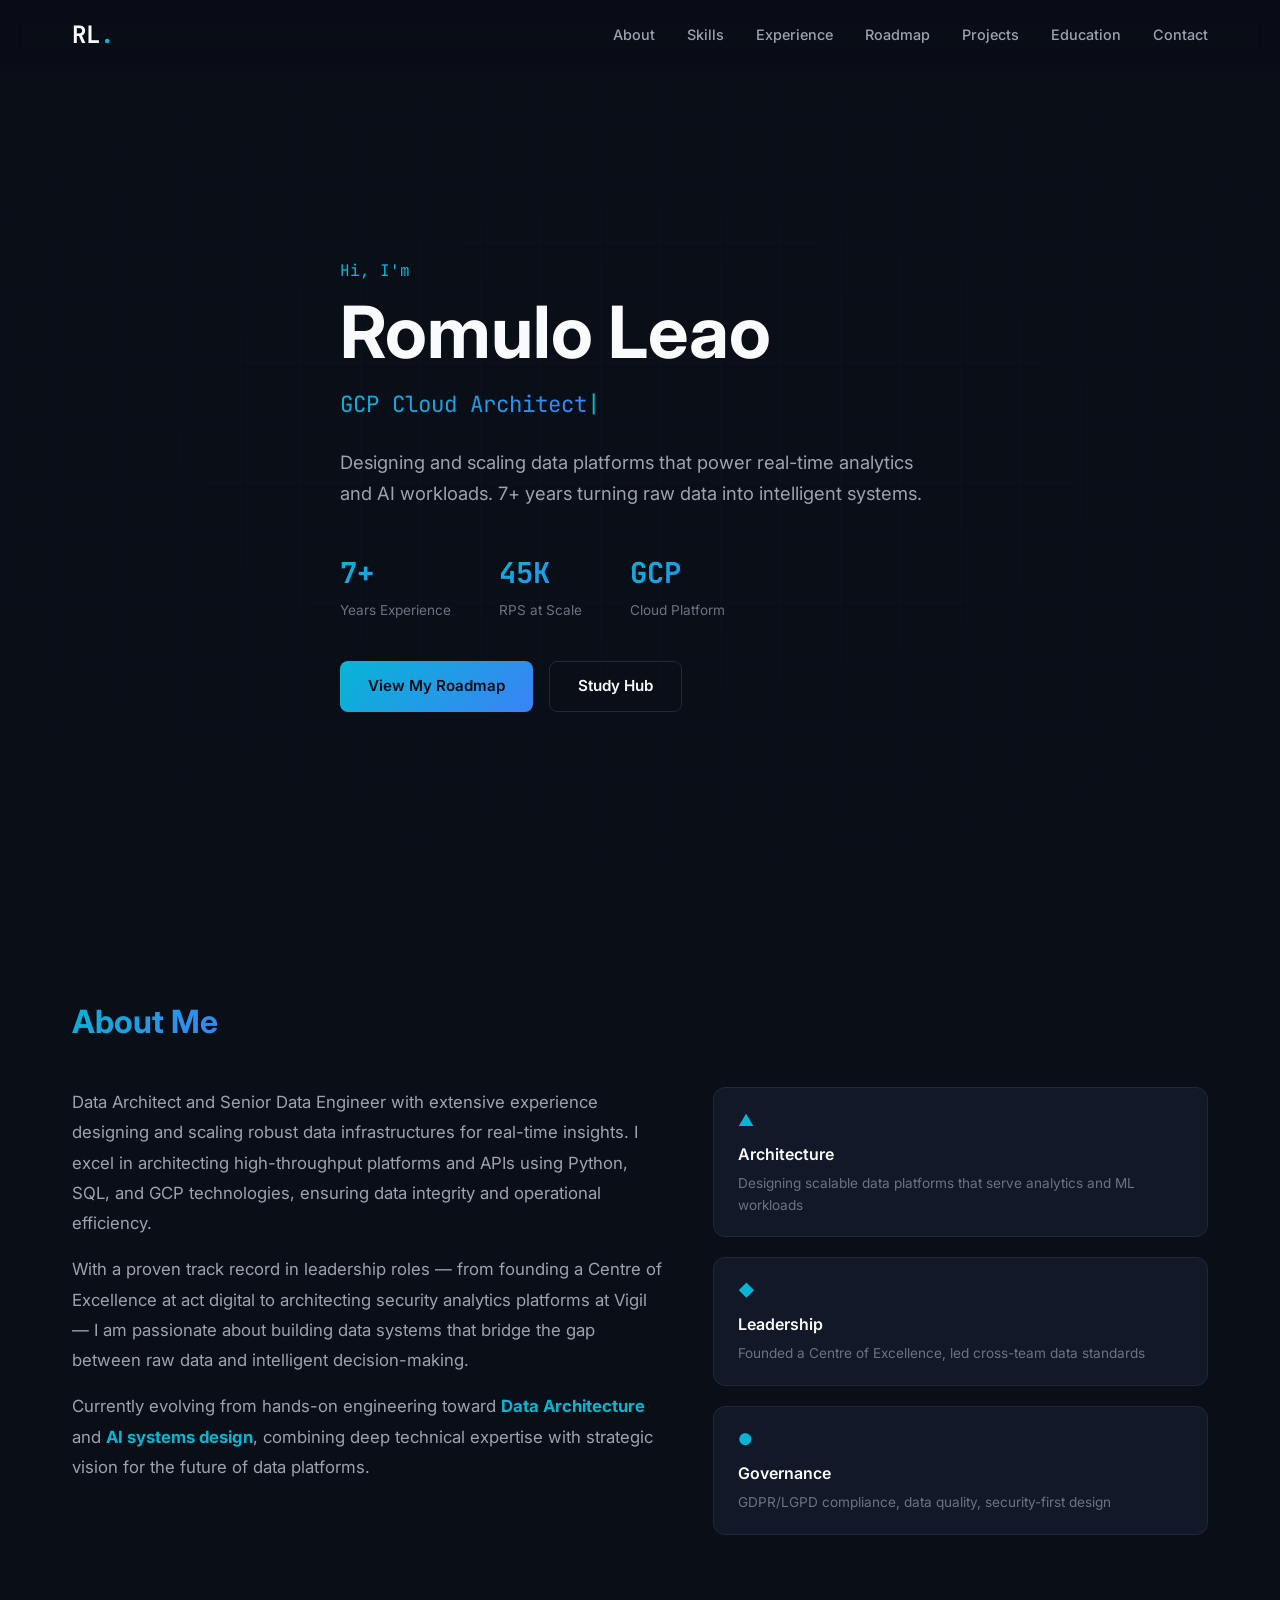
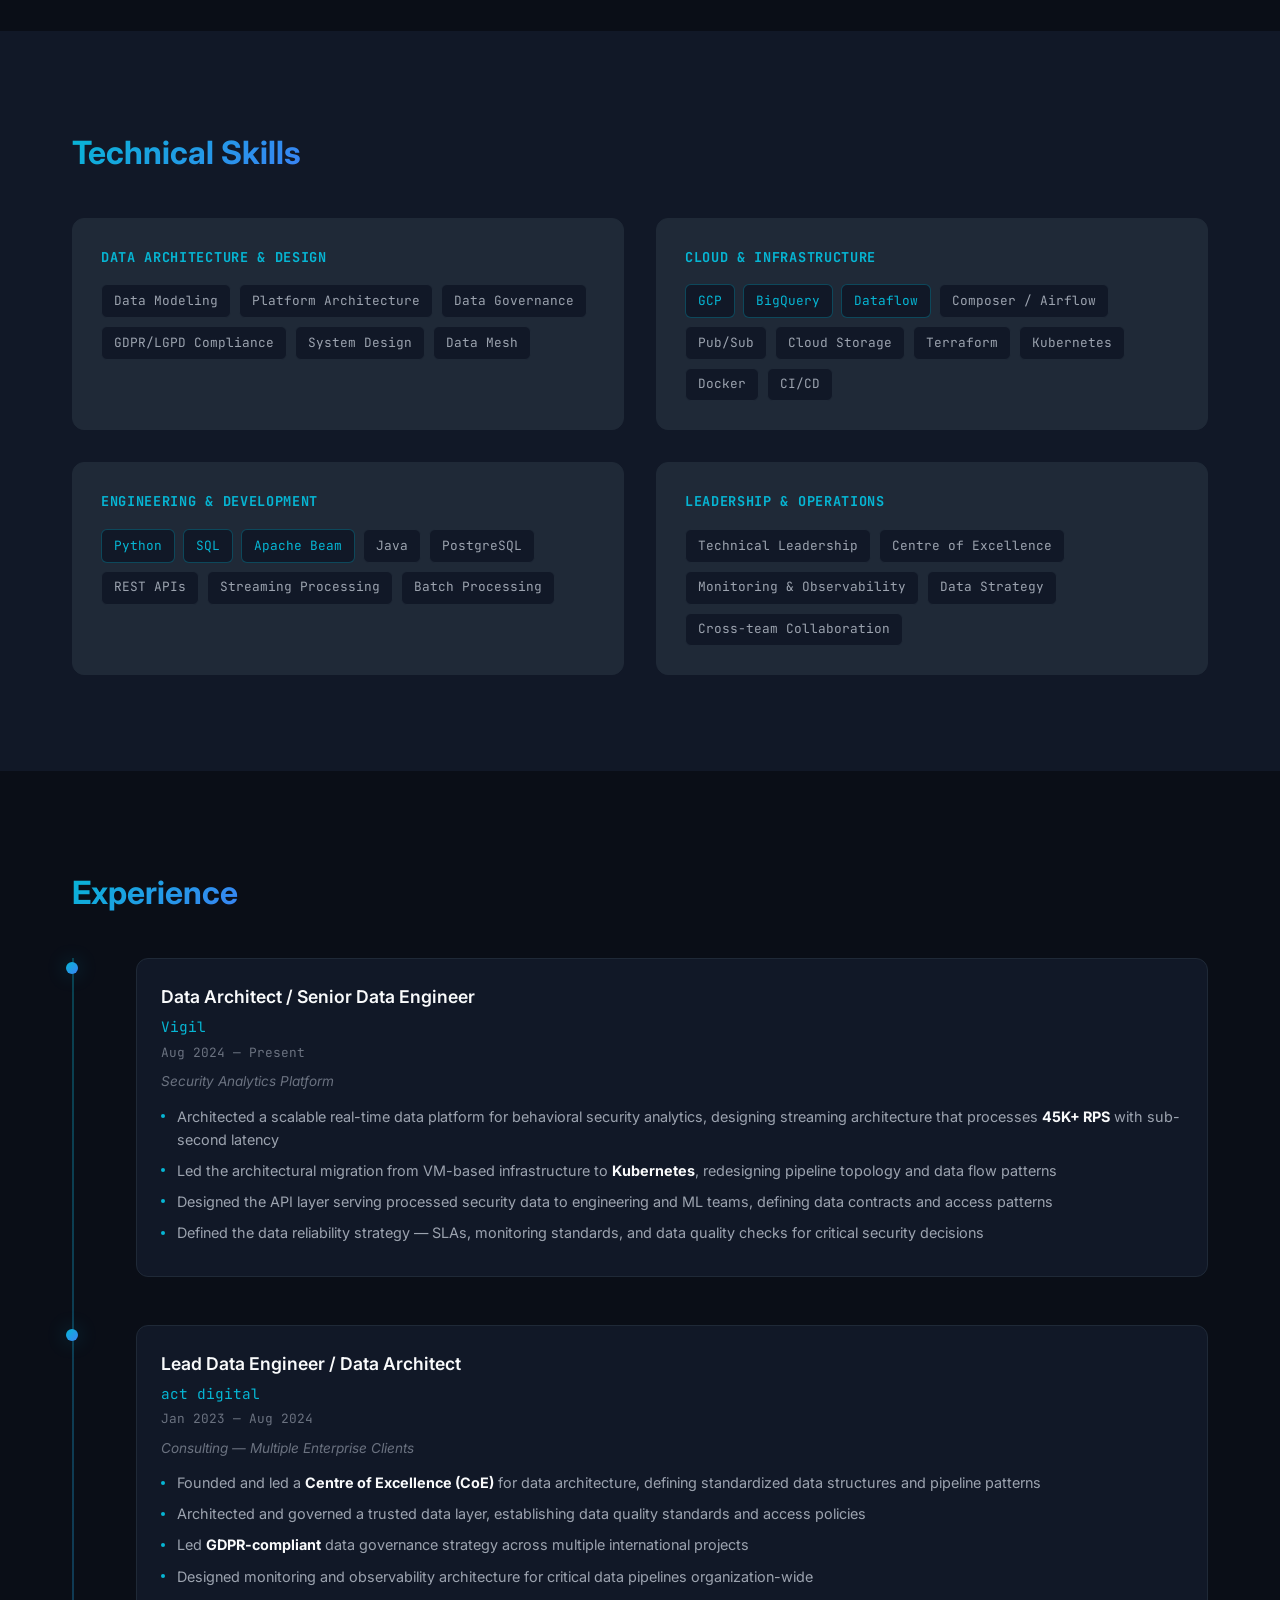
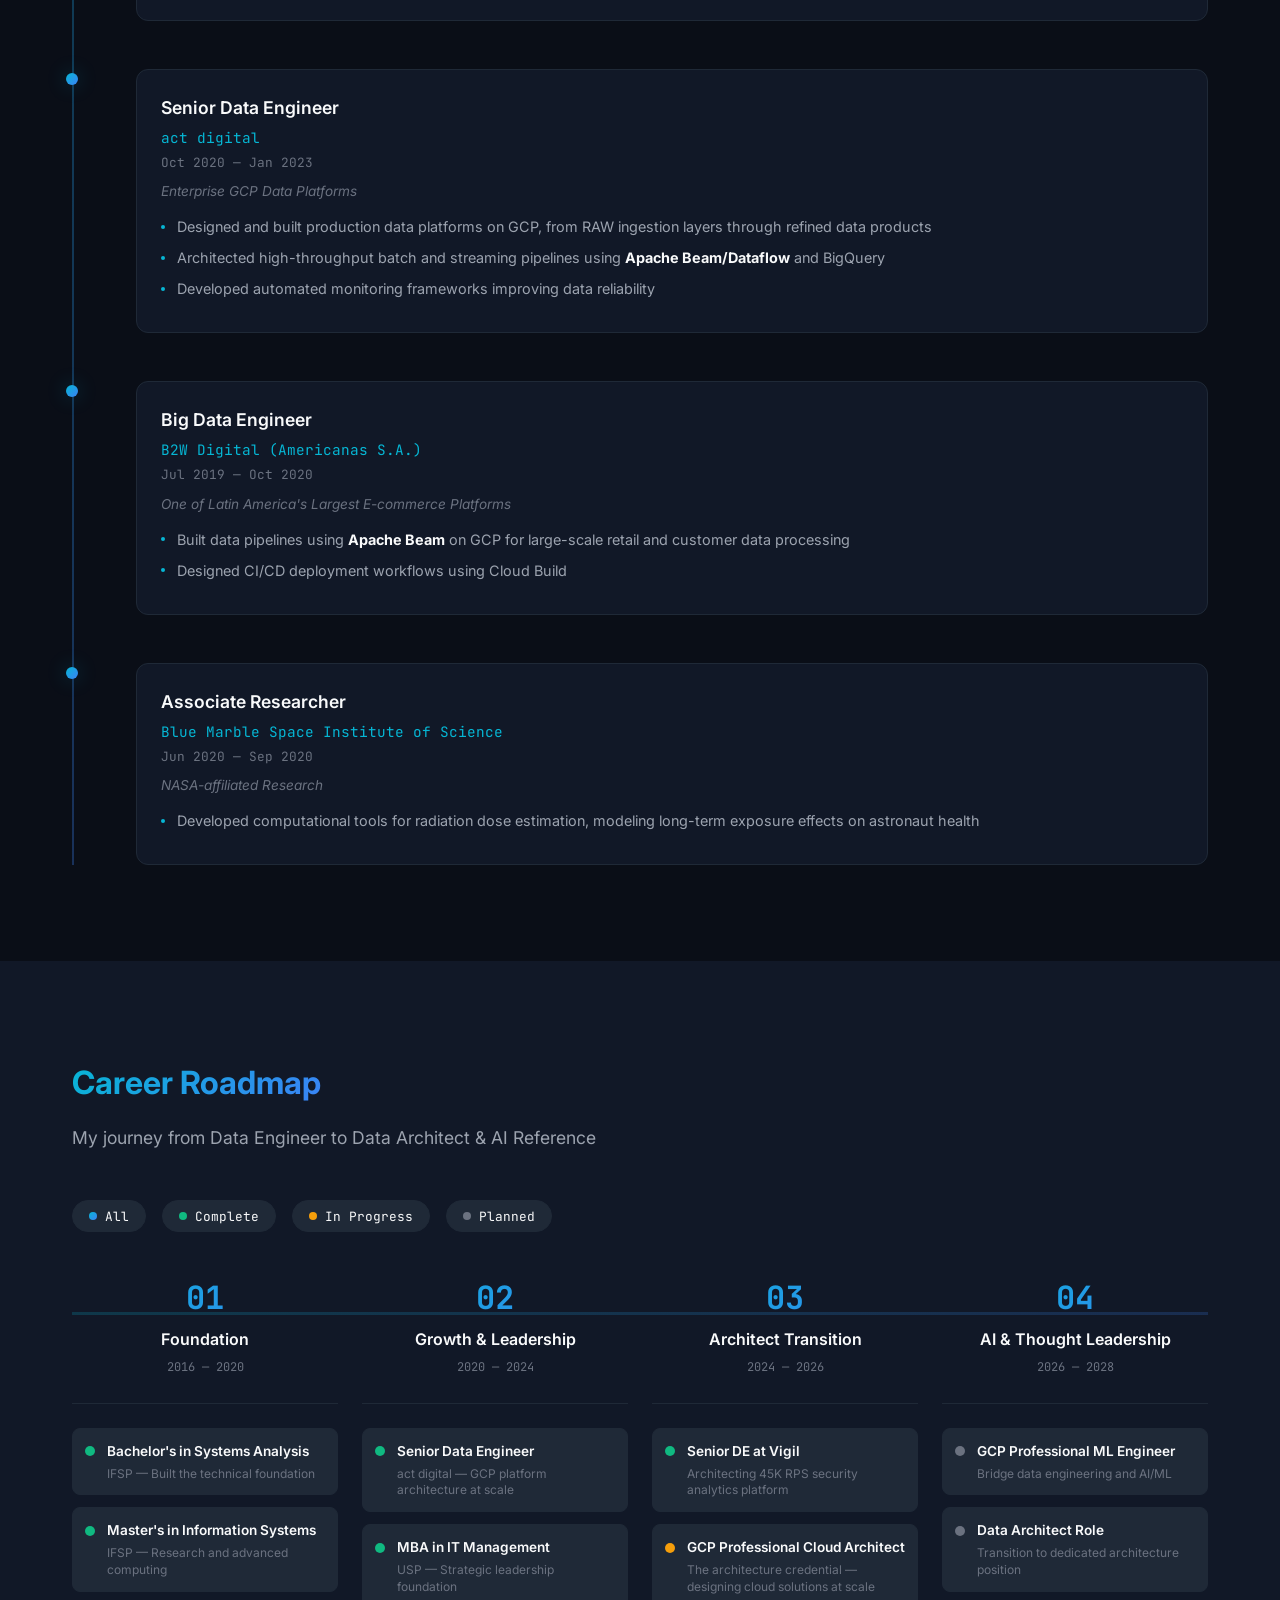
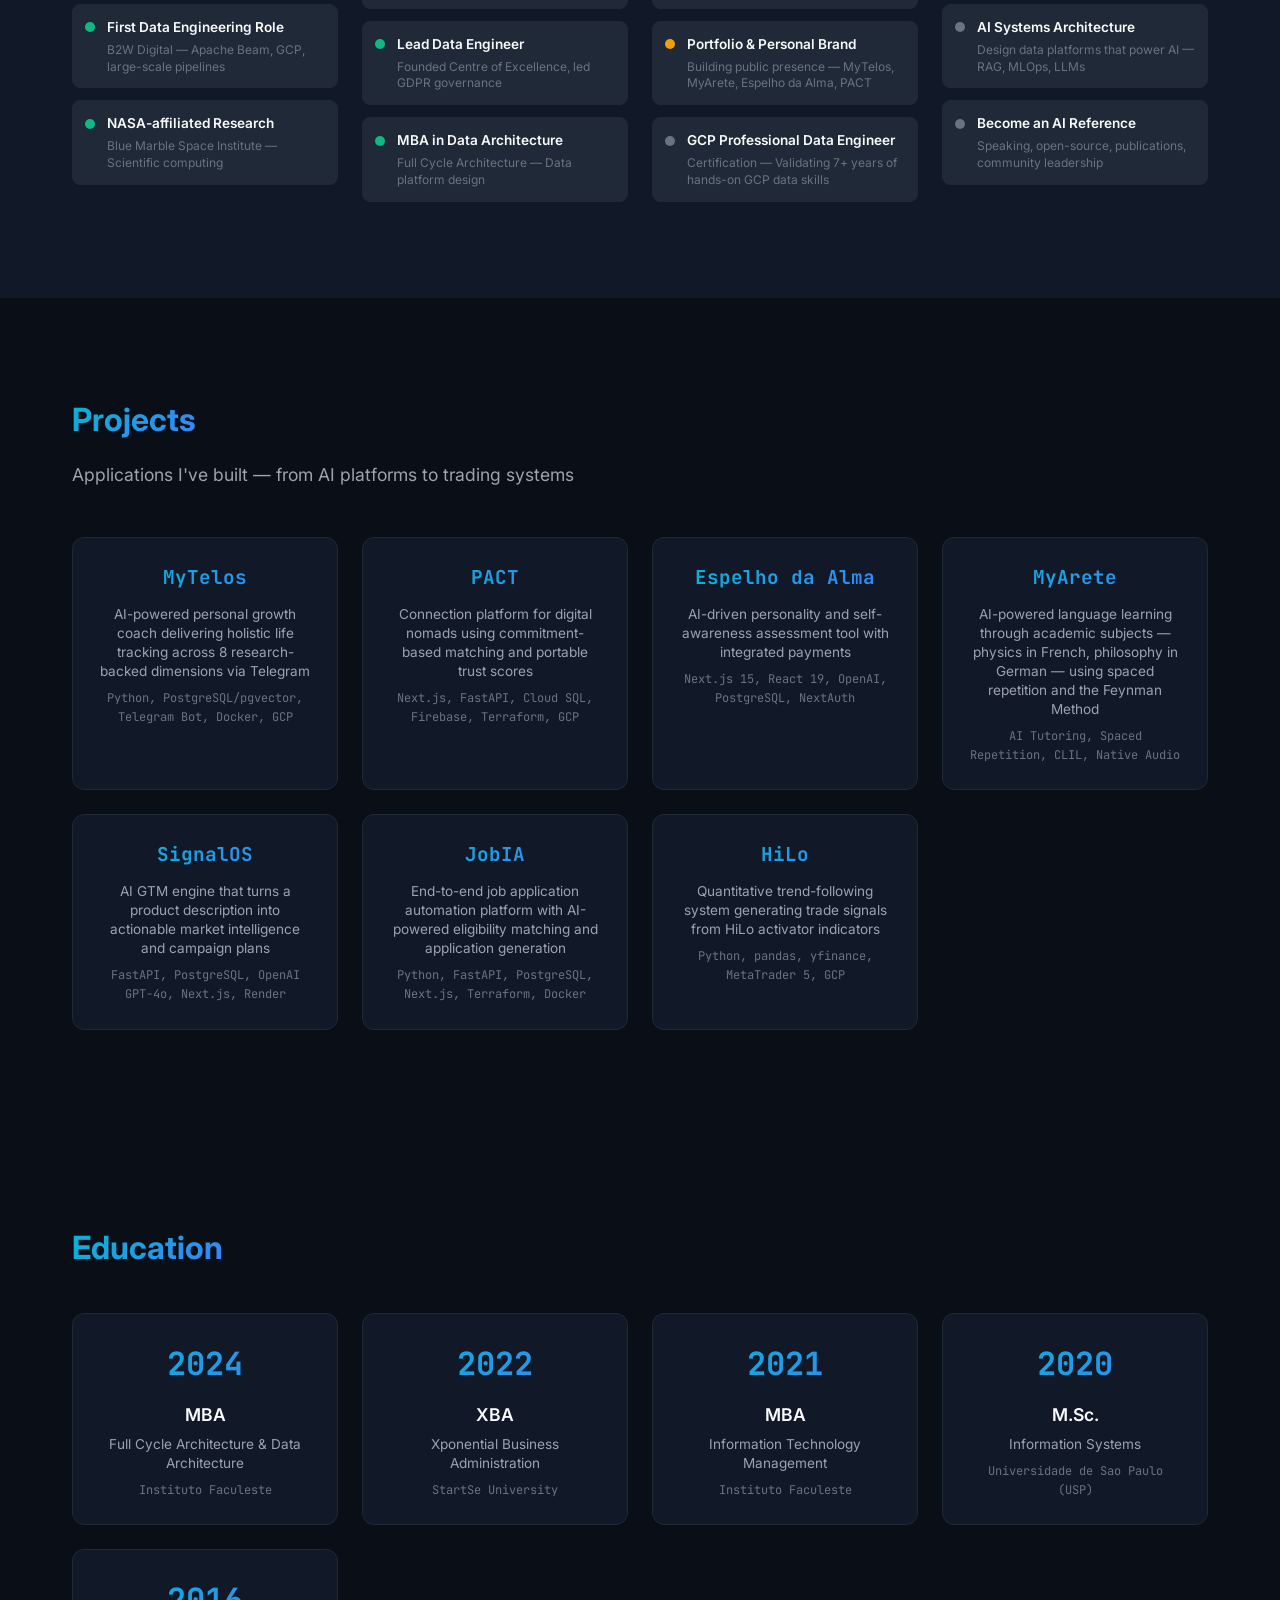
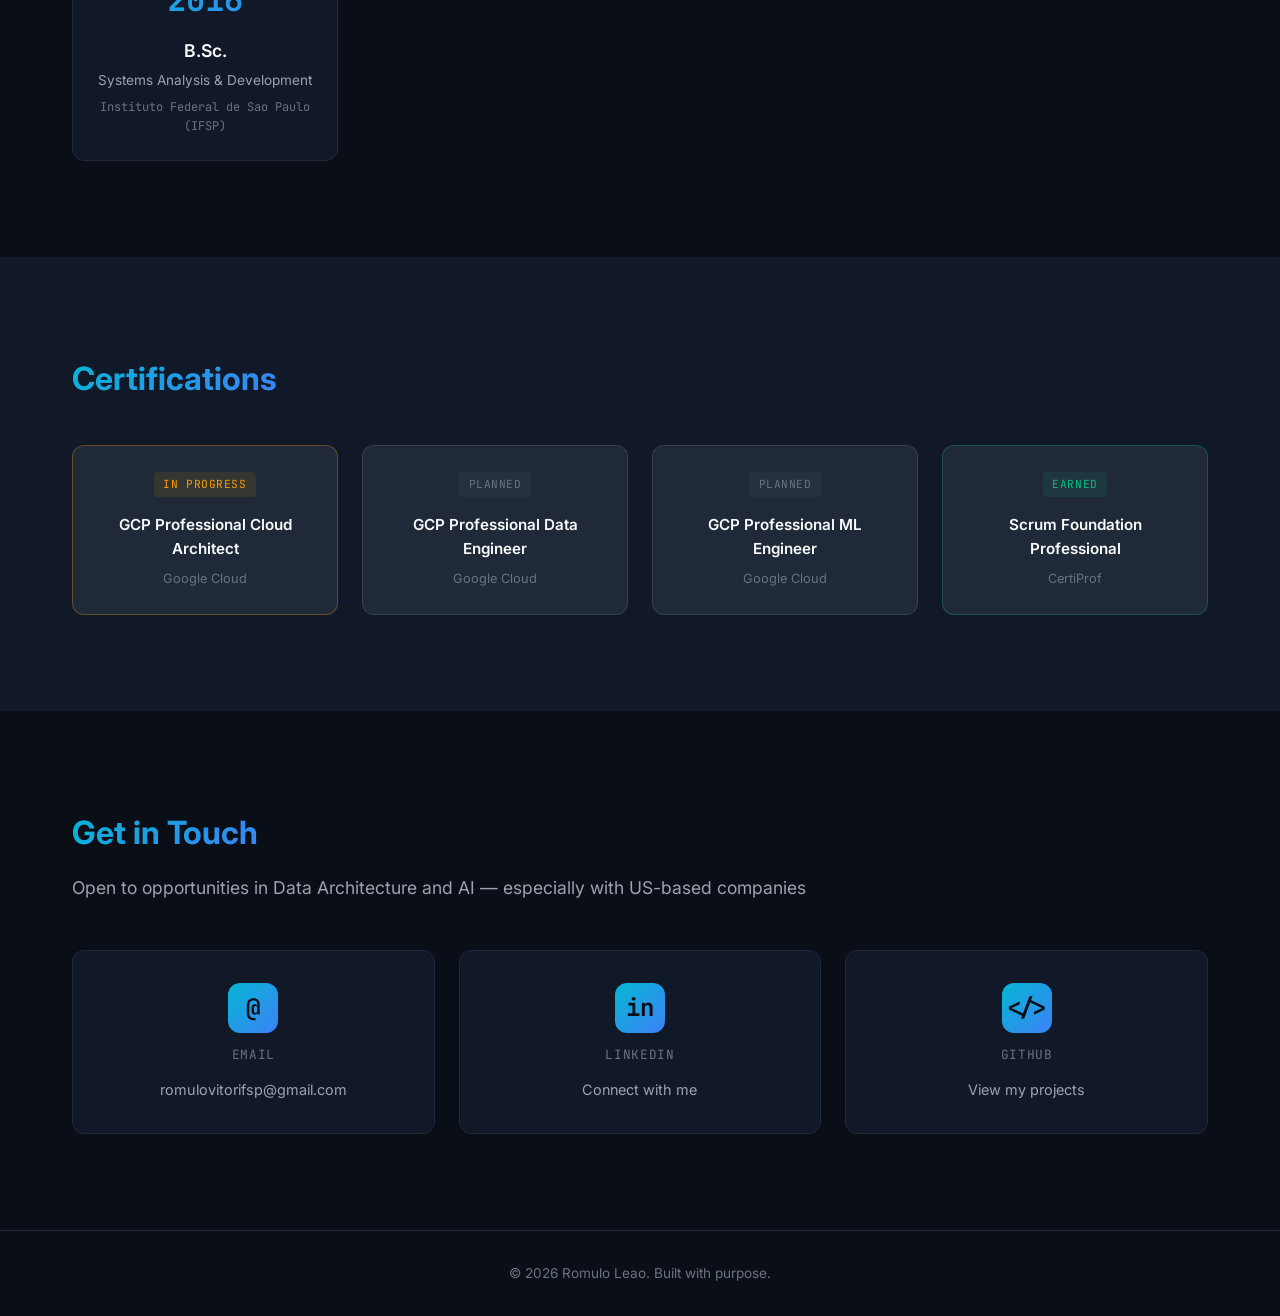
==== commit 91e46e84: "Add MyArete to projects section AI-powered language learning through academic subjects using spaced " ====
--- a/website/index.html
+++ b/website/index.html
@@ -473,6 +473,11 @@
             <p class="edu-card__school">Next.js 15, React 19, OpenAI, PostgreSQL, NextAuth</p>
           </div>
           <div class="edu-card reveal">
+            <span class="edu-card__year" style="font-size:1.2rem">MyArete</span>
+            <p class="edu-card__field">AI-powered language learning through academic subjects — physics in French, philosophy in German — using spaced repetition and the Feynman Method</p>
+            <p class="edu-card__school">AI Tutoring, Spaced Repetition, CLIL, Native Audio</p>
+          </div>
+          <div class="edu-card reveal">
             <span class="edu-card__year" style="font-size:1.2rem">SignalOS</span>
             <p class="edu-card__field">AI GTM engine that turns a product description into actionable market intelligence and campaign plans</p>
             <p class="edu-card__school">FastAPI, PostgreSQL, OpenAI GPT-4o, Next.js, Render</p>
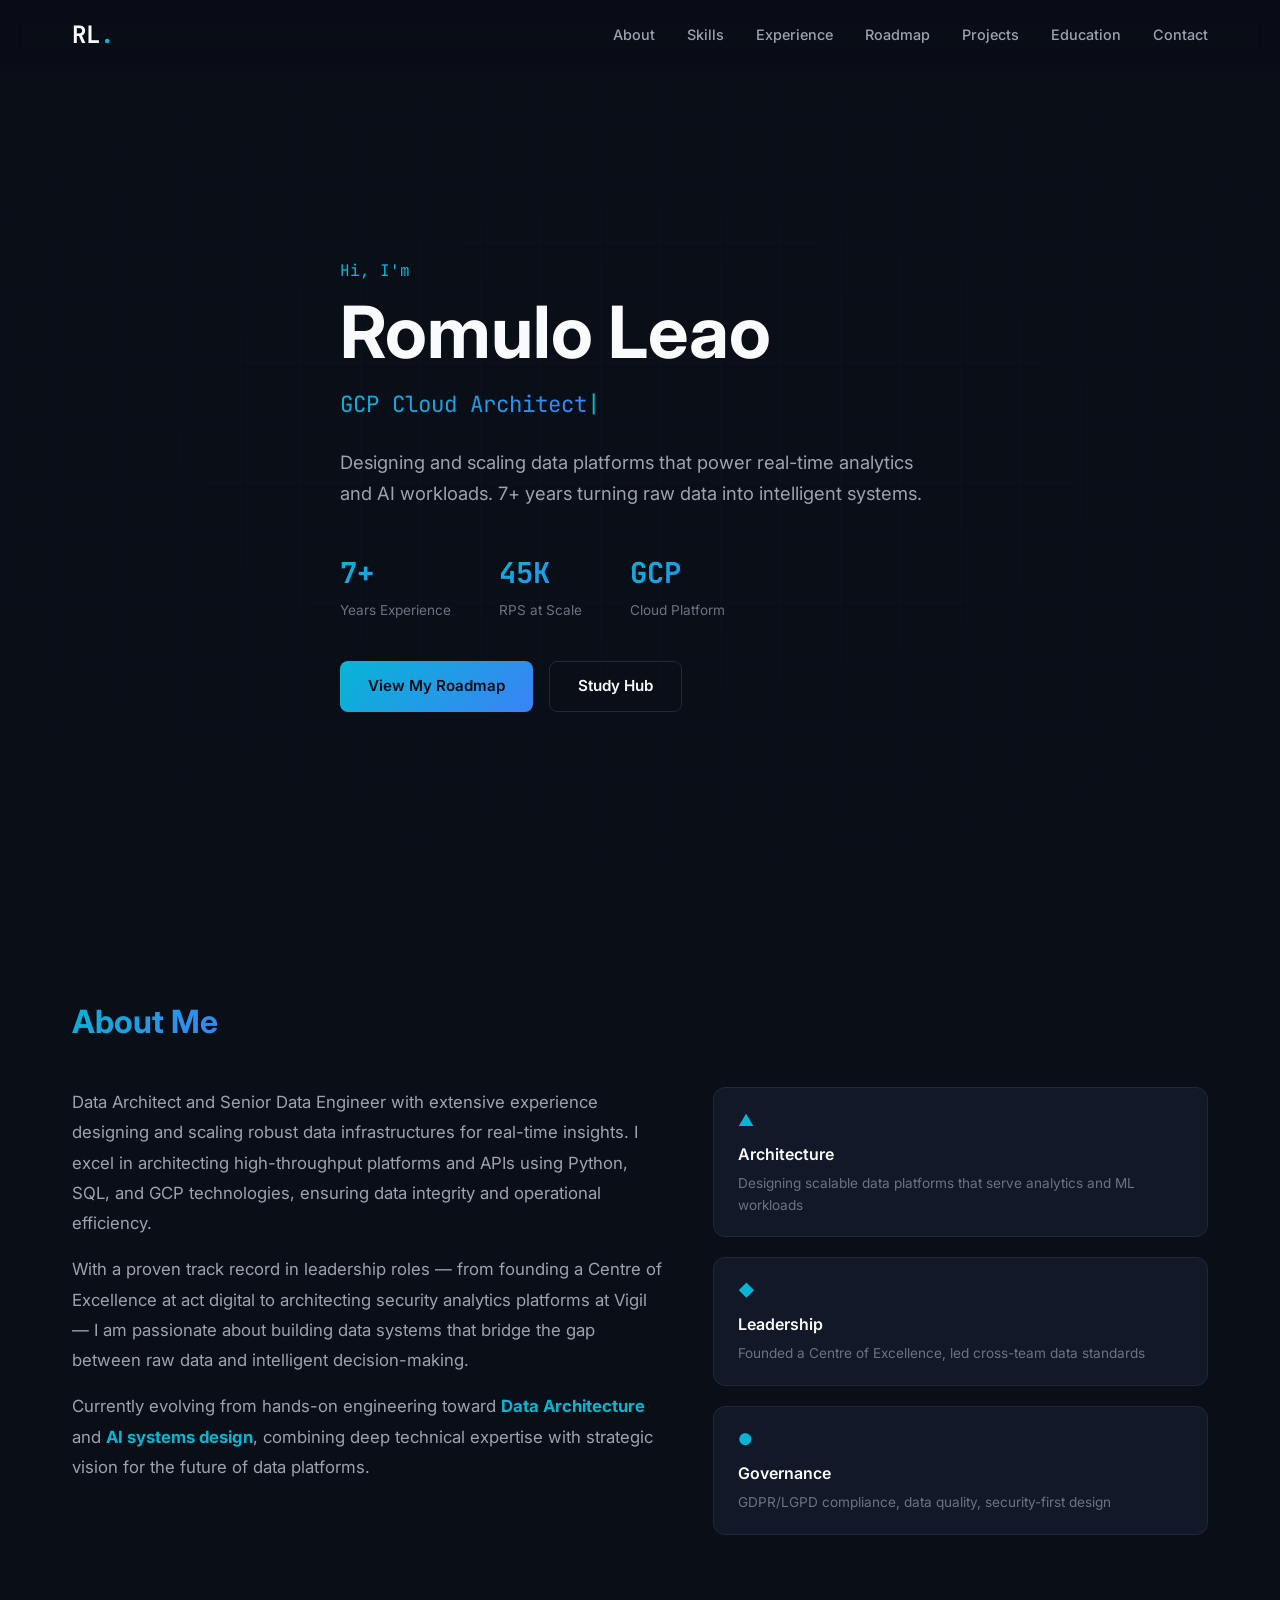
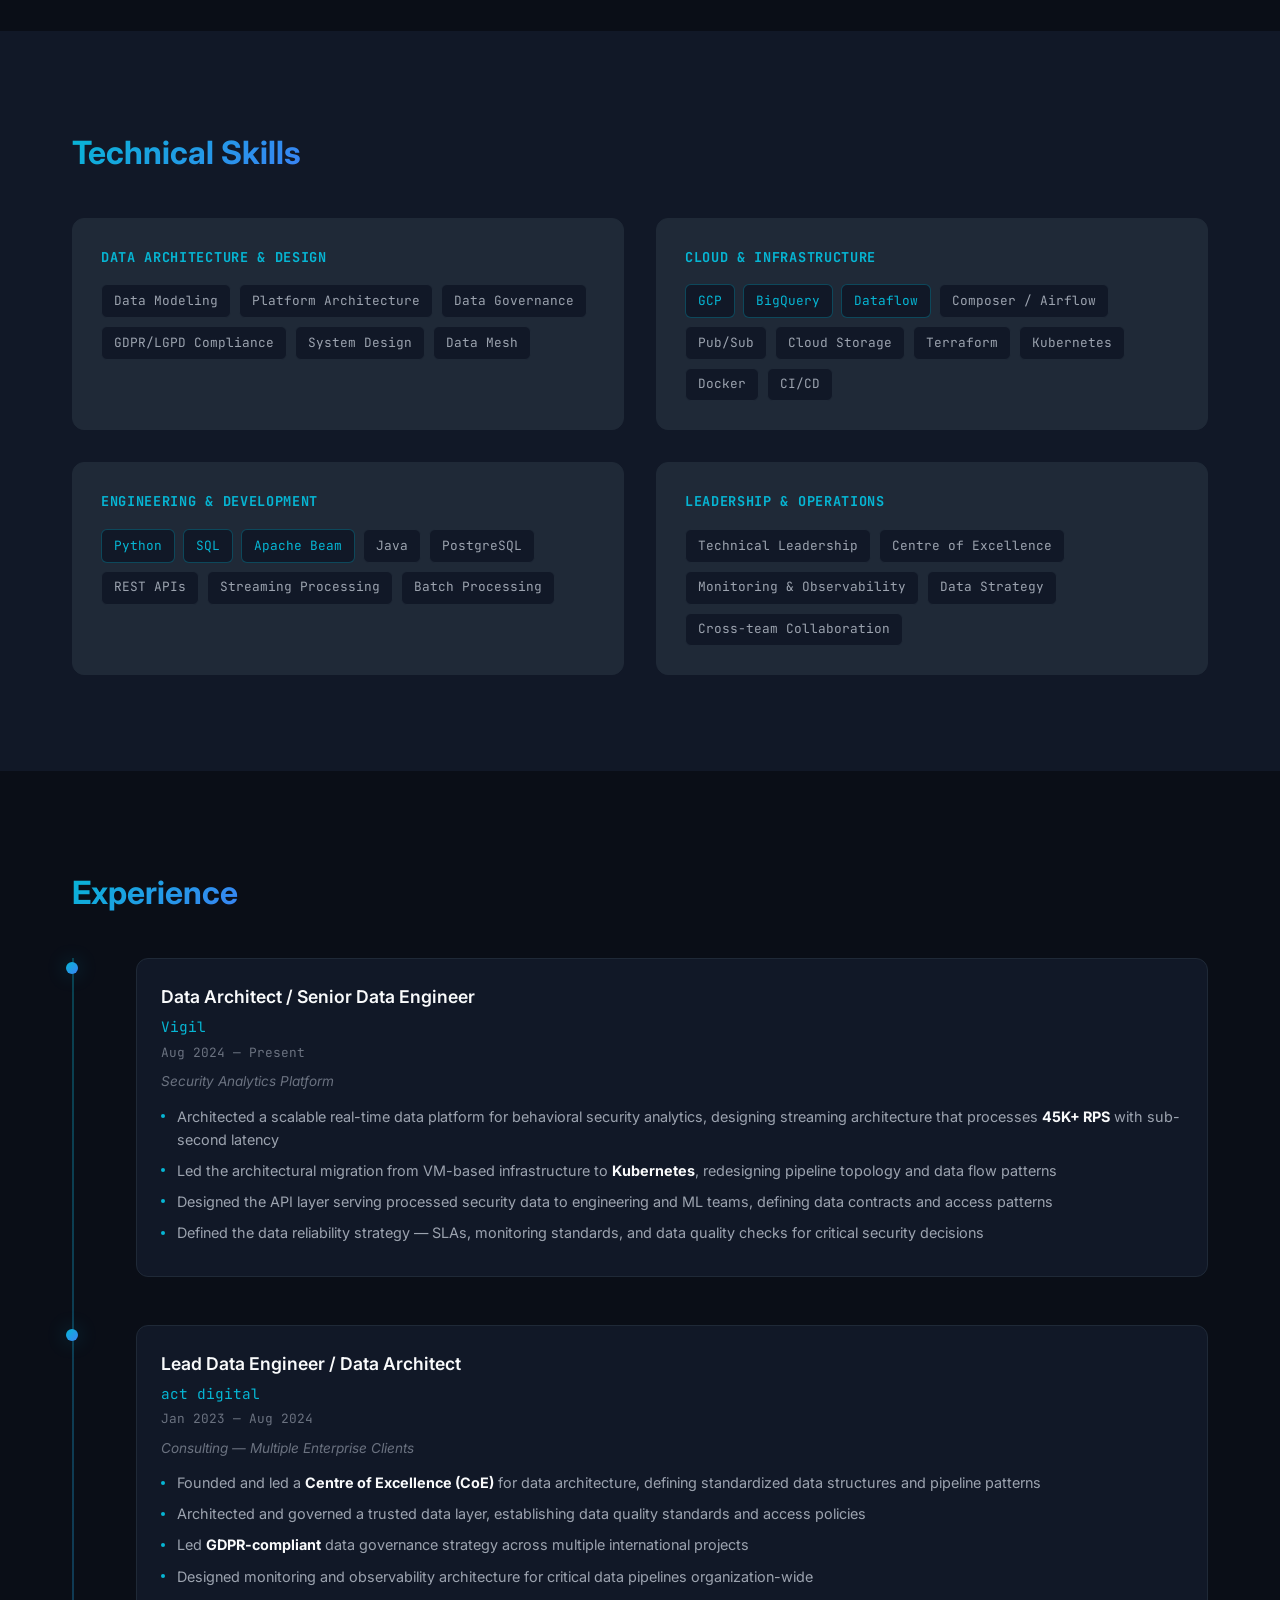
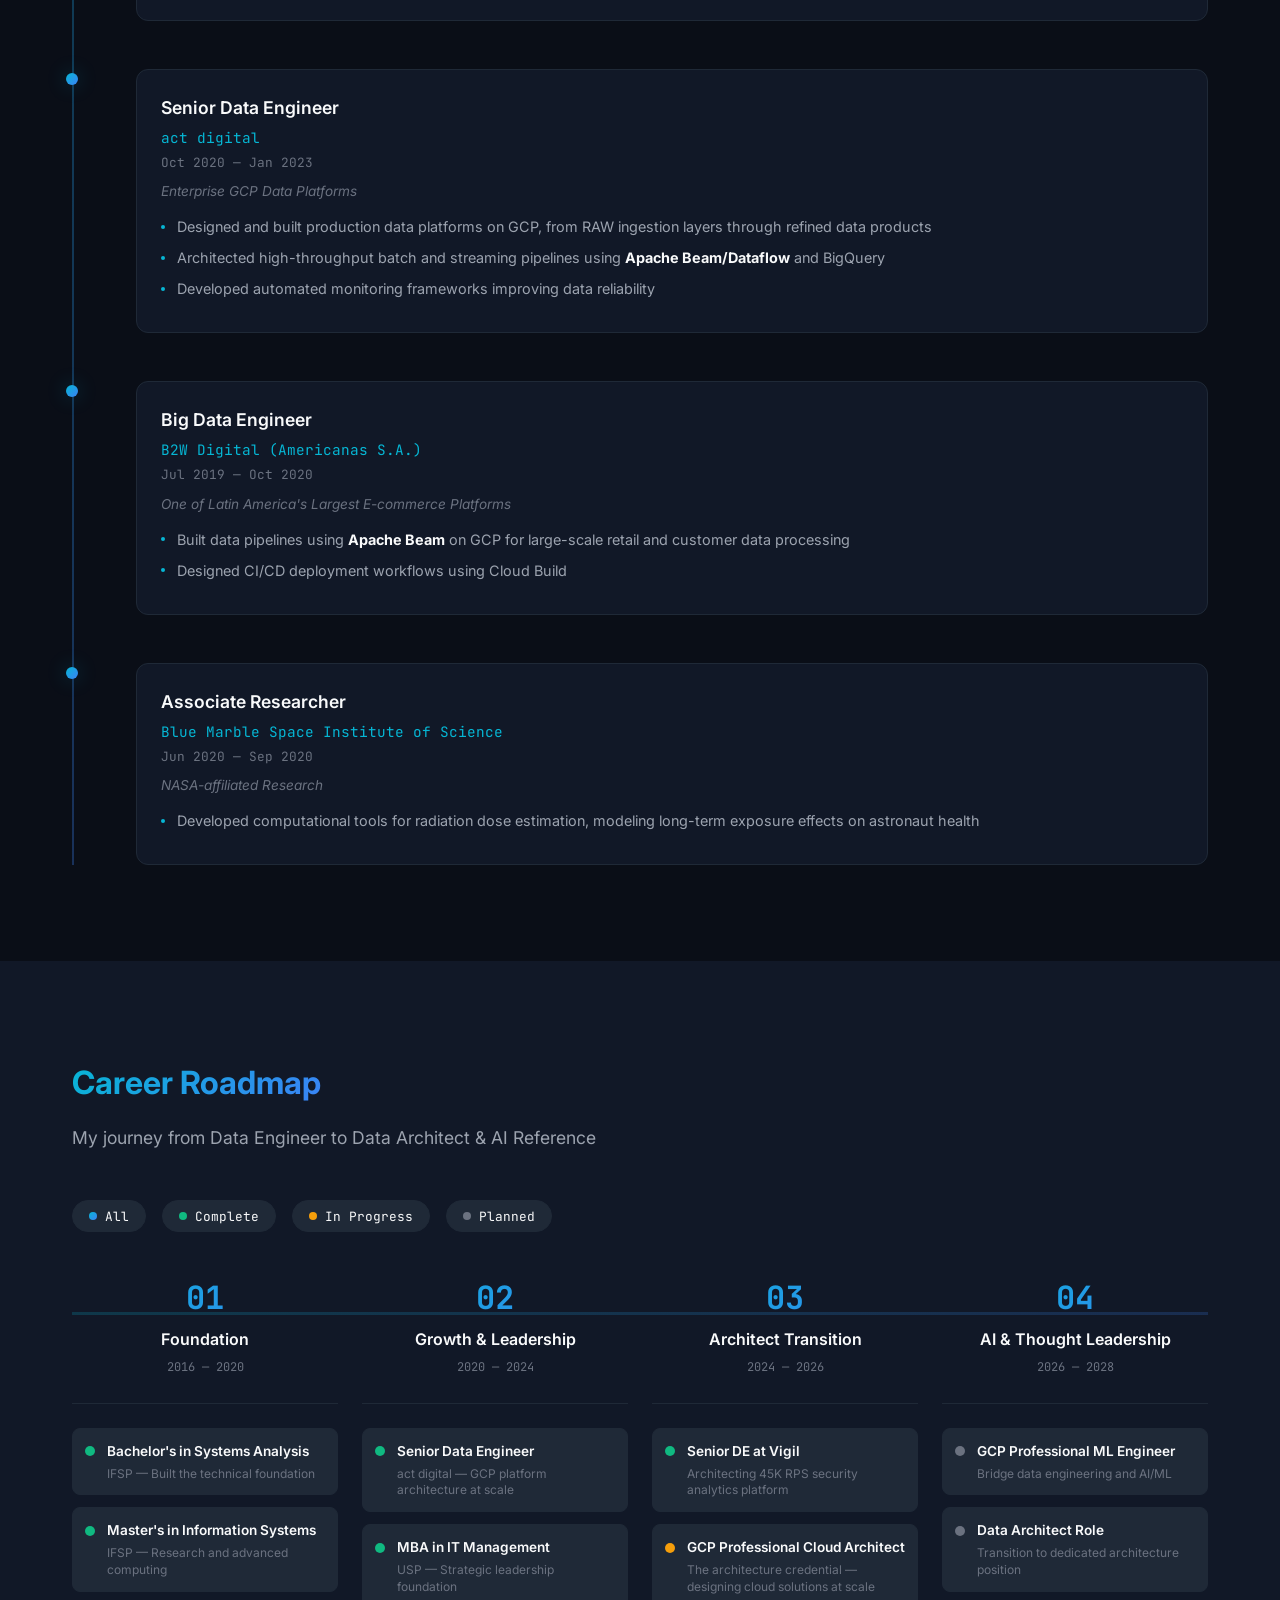
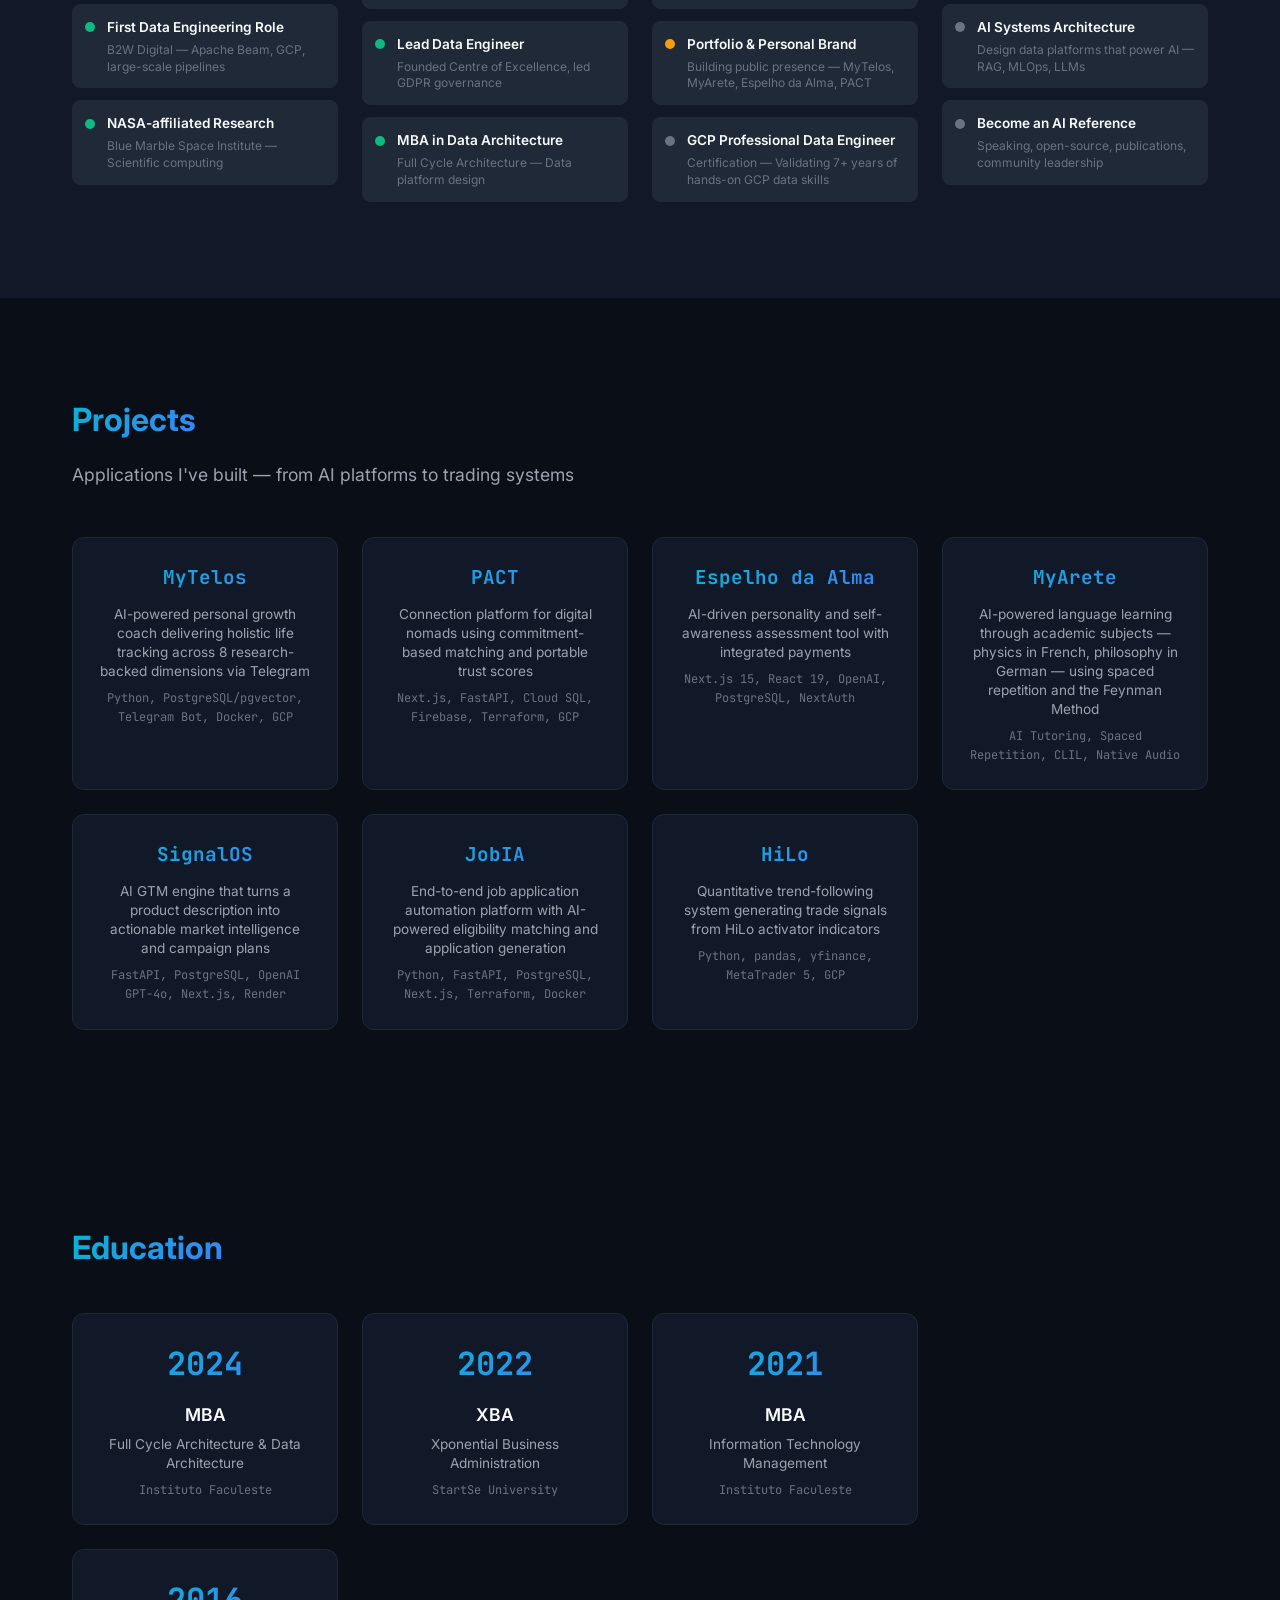
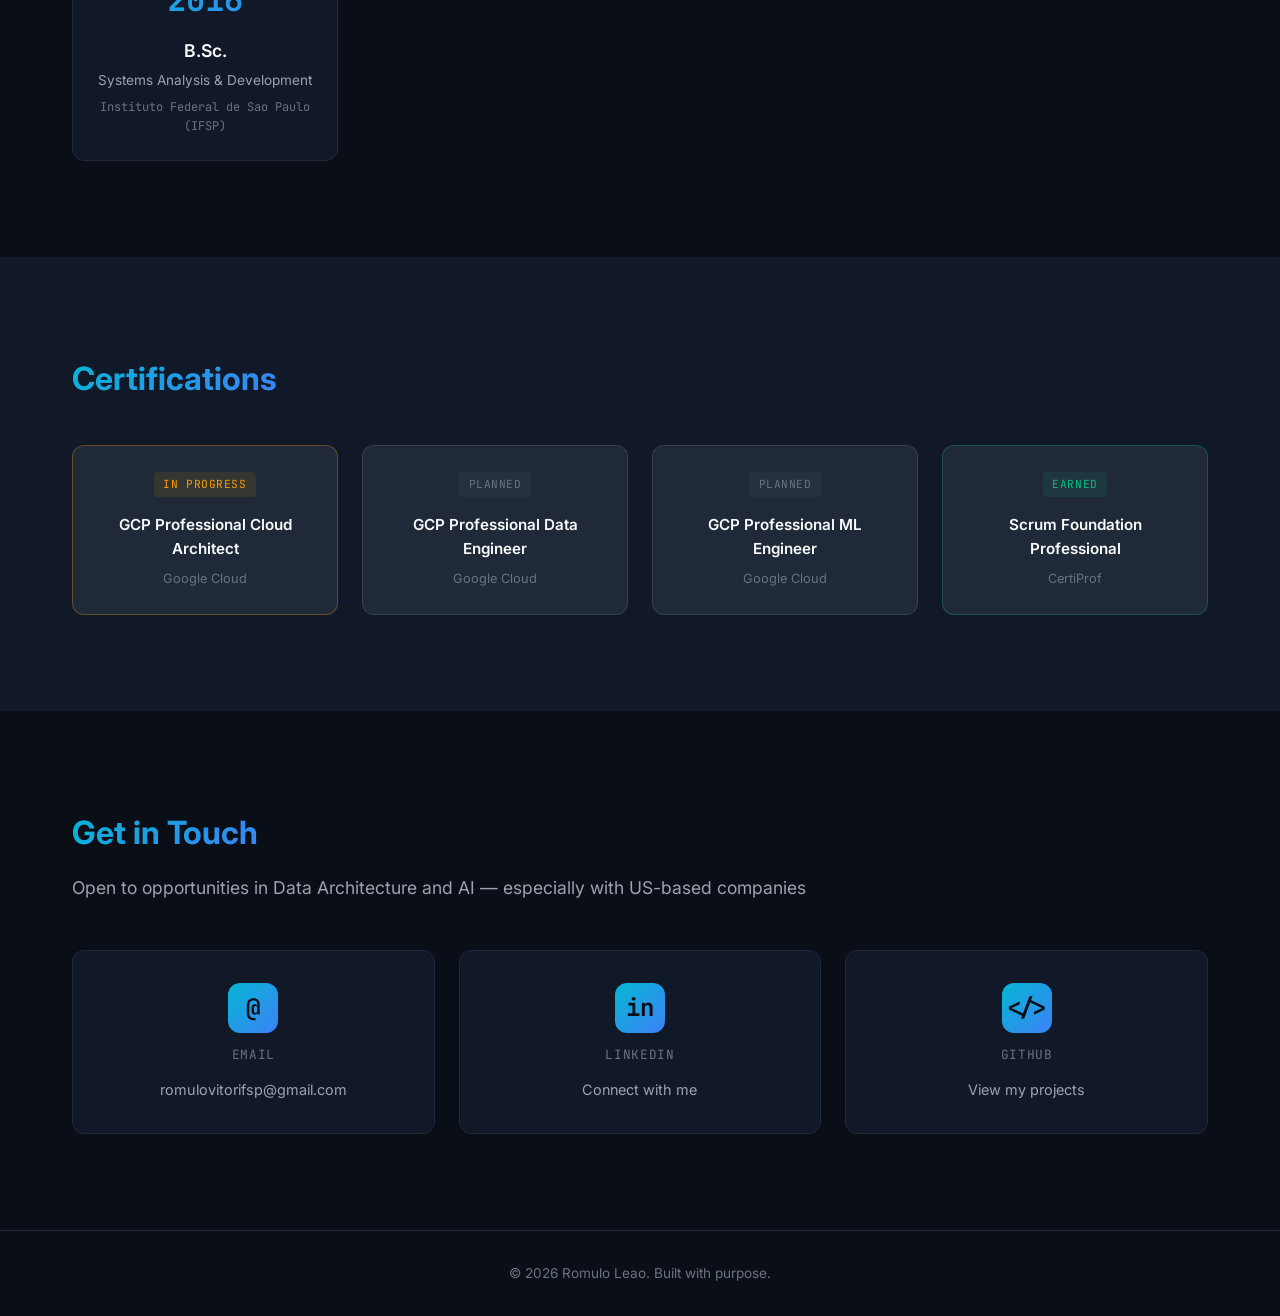
==== commit 52fd04cd: "Make project cards clickable with live URLs MyTelos → mytelos.app, PACT → pactnomad.app, MyArete → m" ====
--- a/website/index.html
+++ b/website/index.html
@@ -457,26 +457,26 @@
         <h2 class="section__title">Projects</h2>
         <p class="section__subtitle">Applications I've built — from AI platforms to trading systems</p>
         <div class="education__grid">
-          <div class="edu-card reveal">
+          <a href="https://mytelos.app/" target="_blank" rel="noopener" class="edu-card reveal" style="text-decoration:none;color:inherit;cursor:pointer">
             <span class="edu-card__year" style="font-size:1.2rem">MyTelos</span>
             <p class="edu-card__field">AI-powered personal growth coach delivering holistic life tracking across 8 research-backed dimensions via Telegram</p>
             <p class="edu-card__school">Python, PostgreSQL/pgvector, Telegram Bot, Docker, GCP</p>
-          </div>
-          <div class="edu-card reveal">
+          </a>
+          <a href="https://pactnomad.app/" target="_blank" rel="noopener" class="edu-card reveal" style="text-decoration:none;color:inherit;cursor:pointer">
             <span class="edu-card__year" style="font-size:1.2rem">PACT</span>
             <p class="edu-card__field">Connection platform for digital nomads using commitment-based matching and portable trust scores</p>
             <p class="edu-card__school">Next.js, FastAPI, Cloud SQL, Firebase, Terraform, GCP</p>
-          </div>
+          </a>
           <div class="edu-card reveal">
             <span class="edu-card__year" style="font-size:1.2rem">Espelho da Alma</span>
             <p class="edu-card__field">AI-driven personality and self-awareness assessment tool with integrated payments</p>
             <p class="edu-card__school">Next.js 15, React 19, OpenAI, PostgreSQL, NextAuth</p>
           </div>
-          <div class="edu-card reveal">
+          <a href="https://myarete.app/" target="_blank" rel="noopener" class="edu-card reveal" style="text-decoration:none;color:inherit;cursor:pointer">
             <span class="edu-card__year" style="font-size:1.2rem">MyArete</span>
             <p class="edu-card__field">AI-powered language learning through academic subjects — physics in French, philosophy in German — using spaced repetition and the Feynman Method</p>
             <p class="edu-card__school">AI Tutoring, Spaced Repetition, CLIL, Native Audio</p>
-          </div>
+          </a>
           <div class="edu-card reveal">
             <span class="edu-card__year" style="font-size:1.2rem">SignalOS</span>
             <p class="edu-card__field">AI GTM engine that turns a product description into actionable market intelligence and campaign plans</p>
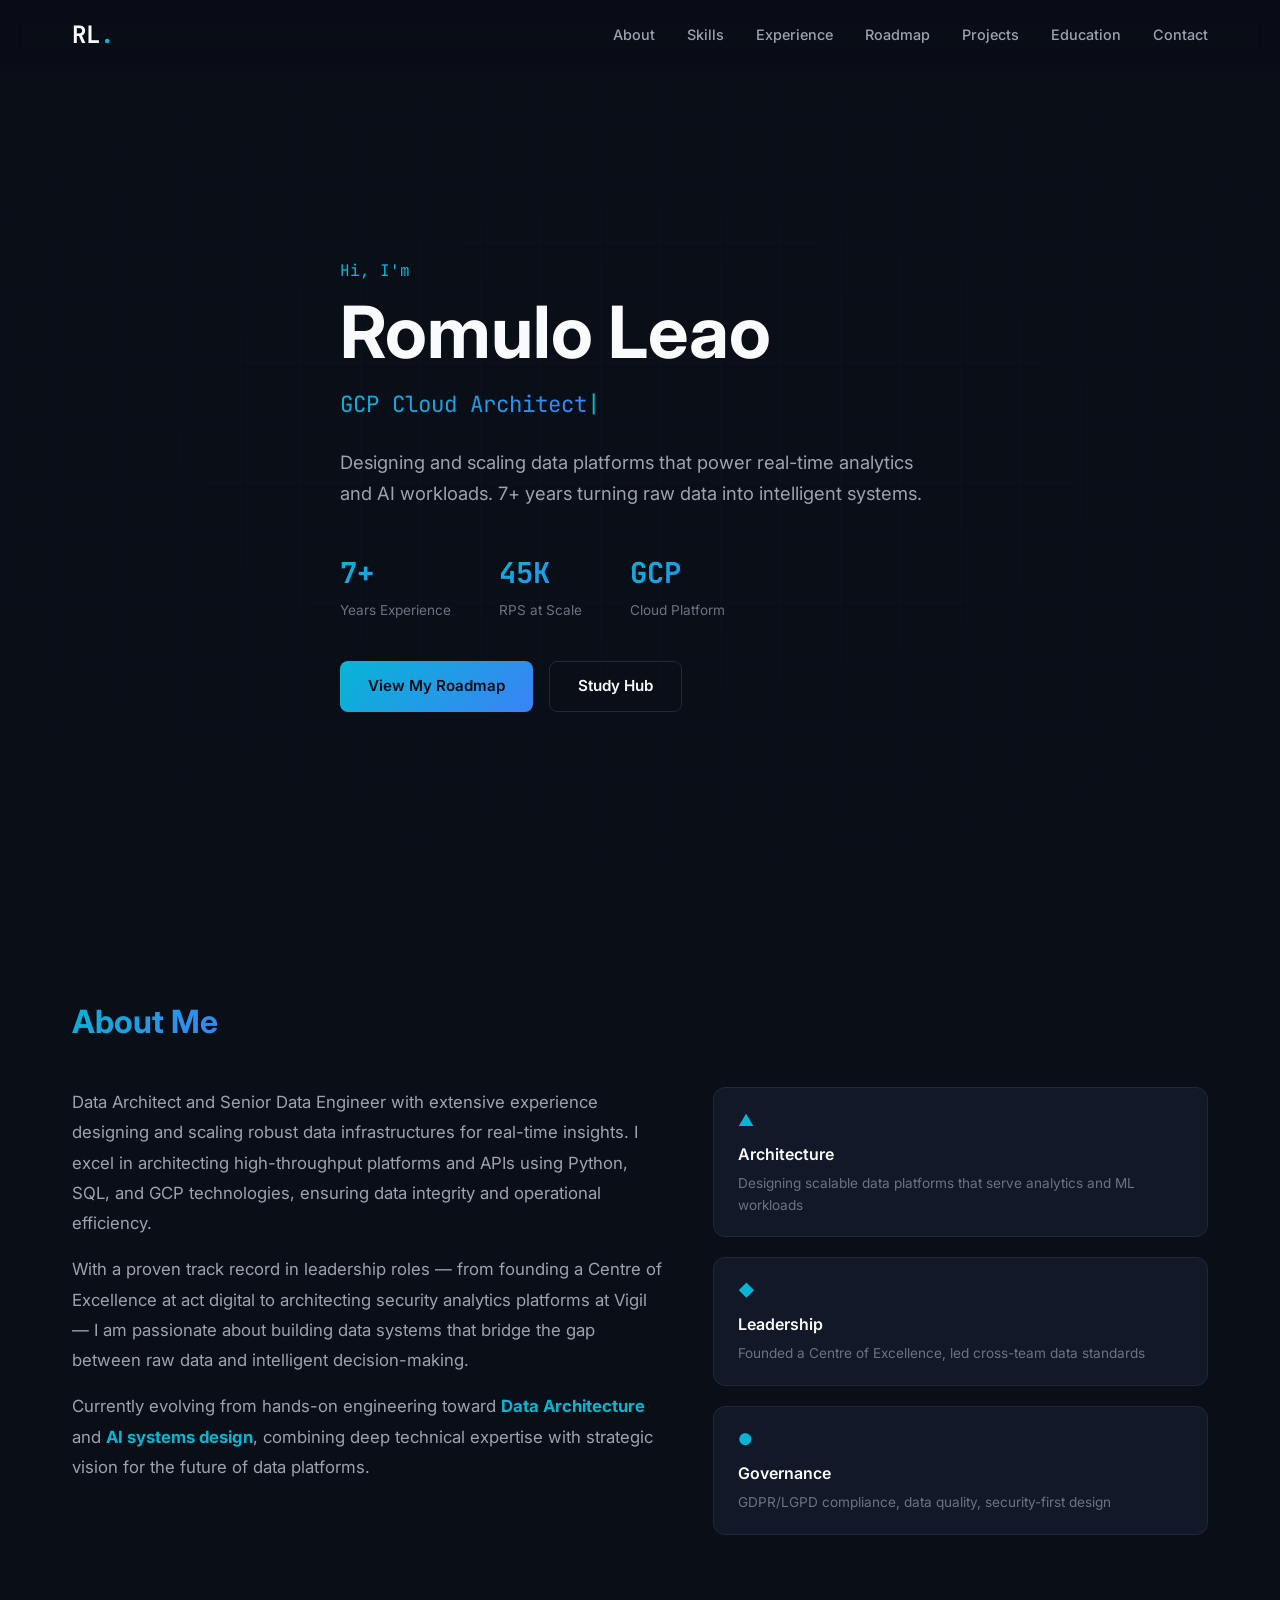
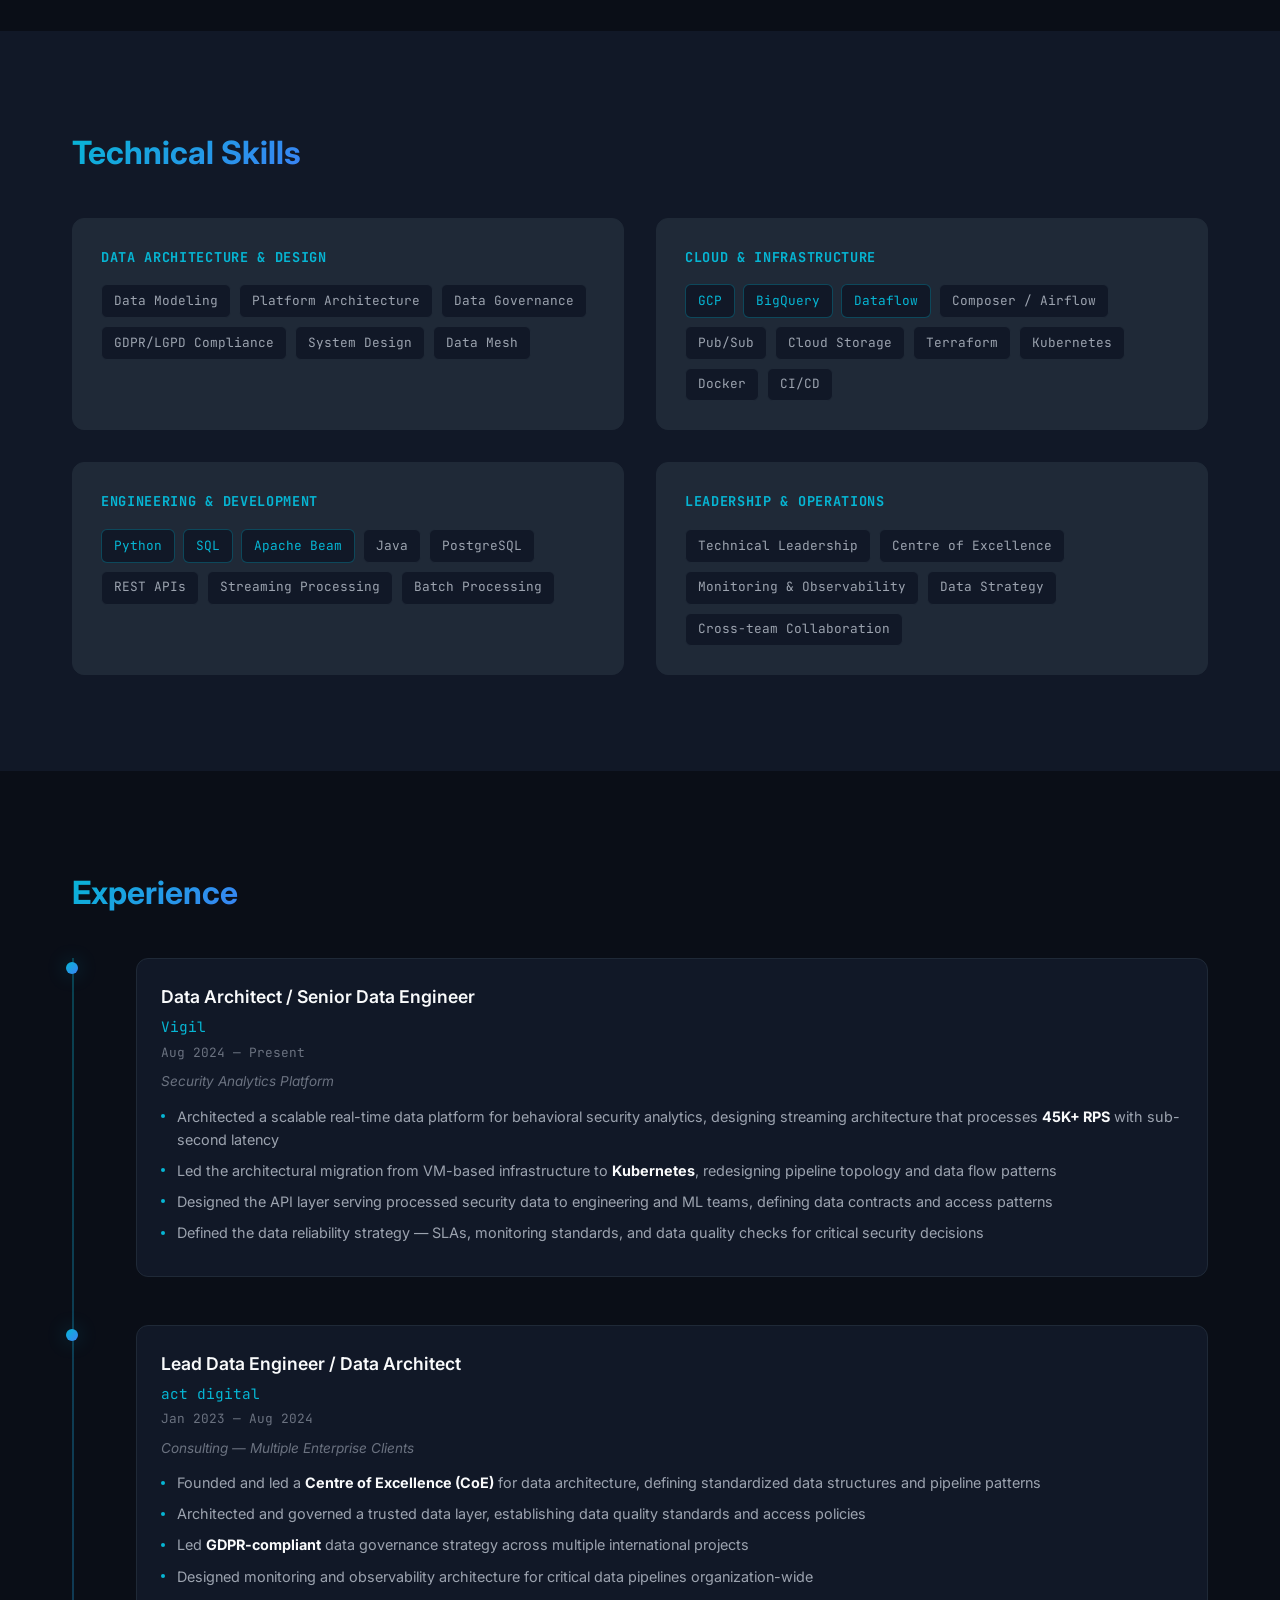
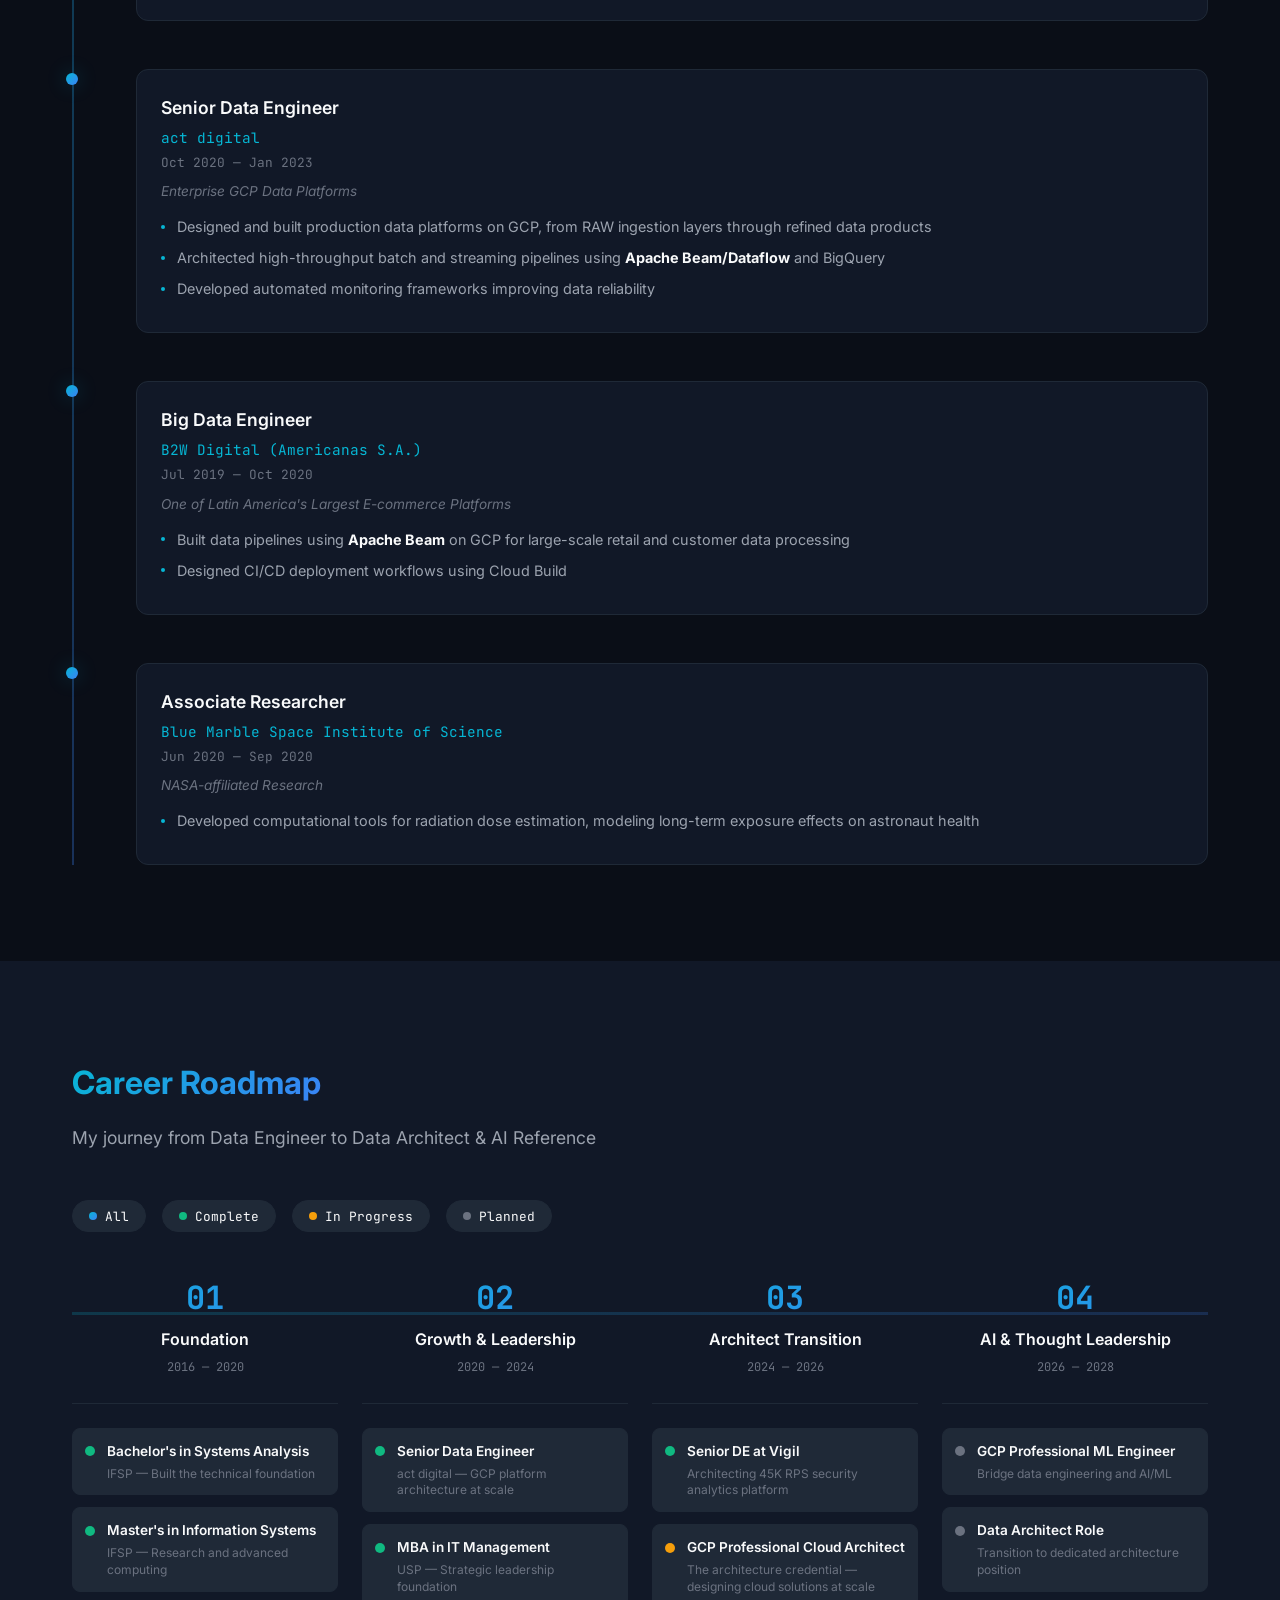
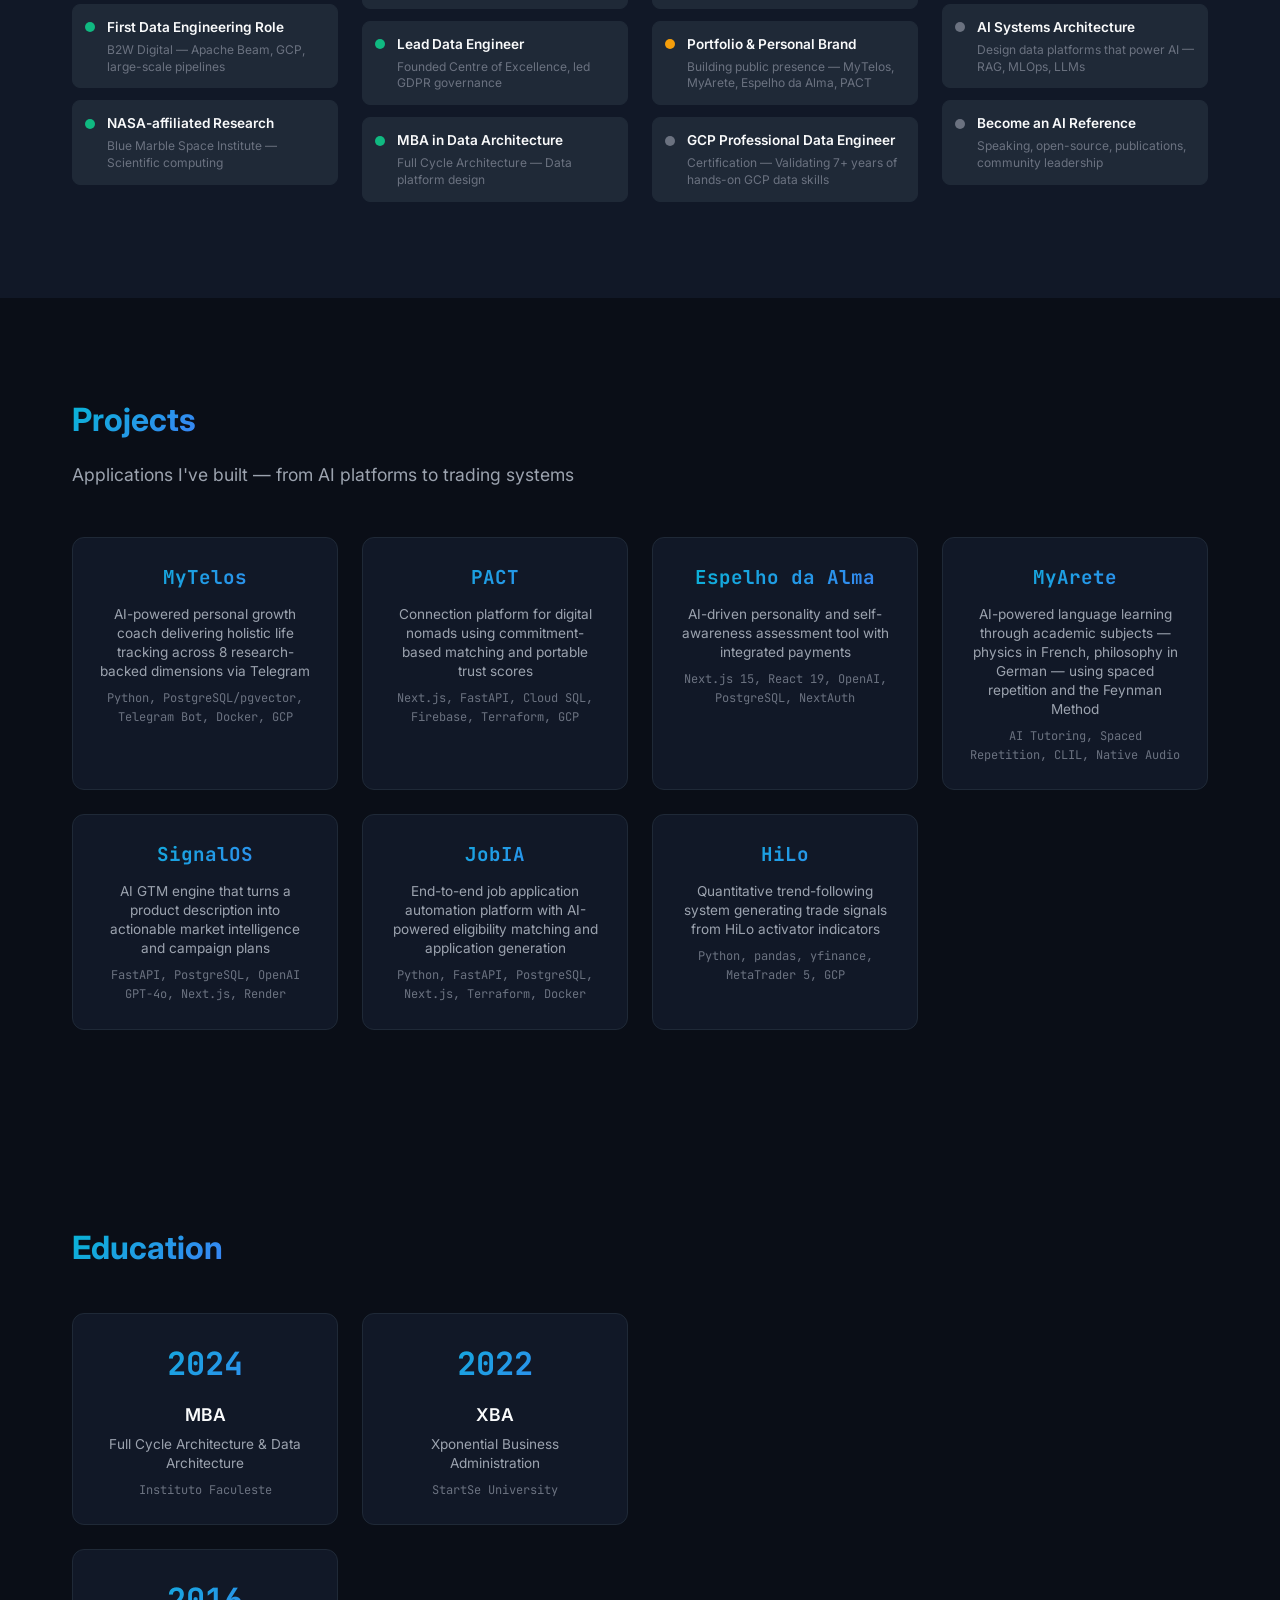
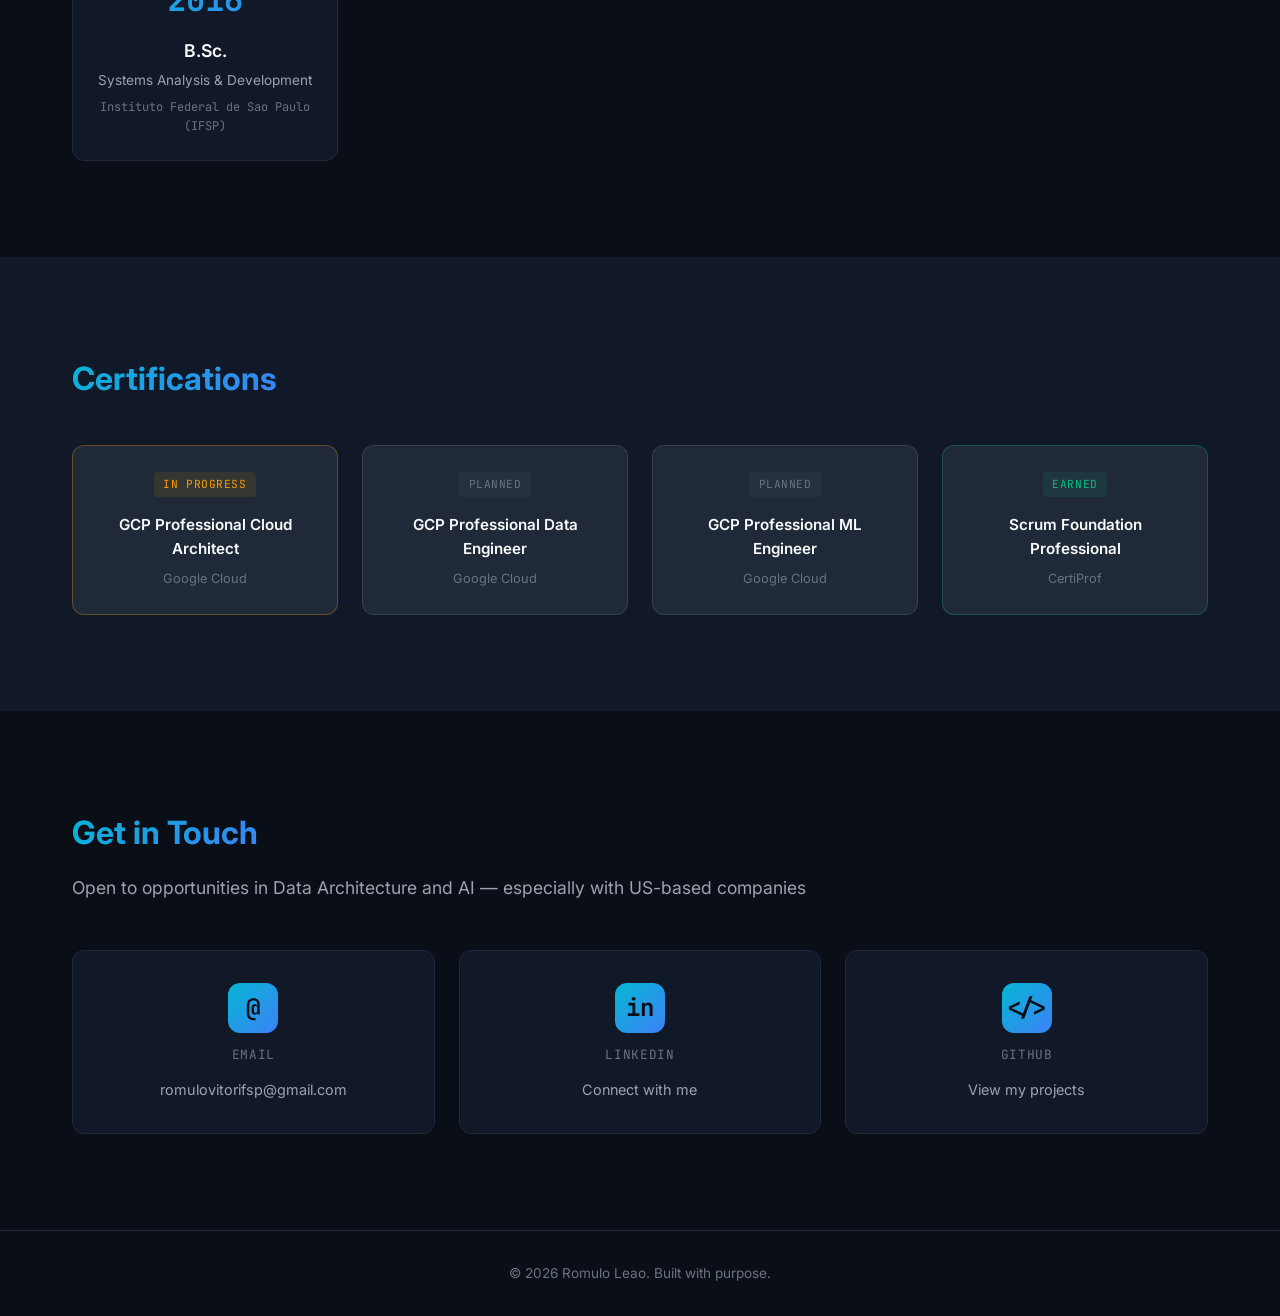
==== commit 9f93c41d: "Add URLs for Espelho da Alma and JobIA project cards Espelho da Alma → espelhoalma.net, JobIA → jobi" ====
--- a/website/index.html
+++ b/website/index.html
@@ -467,11 +467,11 @@
             <p class="edu-card__field">Connection platform for digital nomads using commitment-based matching and portable trust scores</p>
             <p class="edu-card__school">Next.js, FastAPI, Cloud SQL, Firebase, Terraform, GCP</p>
           </a>
-          <div class="edu-card reveal">
+          <a href="https://espelhoalma.net/" target="_blank" rel="noopener" class="edu-card reveal" style="text-decoration:none;color:inherit;cursor:pointer">
             <span class="edu-card__year" style="font-size:1.2rem">Espelho da Alma</span>
             <p class="edu-card__field">AI-driven personality and self-awareness assessment tool with integrated payments</p>
             <p class="edu-card__school">Next.js 15, React 19, OpenAI, PostgreSQL, NextAuth</p>
-          </div>
+          </a>
           <a href="https://myarete.app/" target="_blank" rel="noopener" class="edu-card reveal" style="text-decoration:none;color:inherit;cursor:pointer">
             <span class="edu-card__year" style="font-size:1.2rem">MyArete</span>
             <p class="edu-card__field">AI-powered language learning through academic subjects — physics in French, philosophy in German — using spaced repetition and the Feynman Method</p>
@@ -482,11 +482,11 @@
             <p class="edu-card__field">AI GTM engine that turns a product description into actionable market intelligence and campaign plans</p>
             <p class="edu-card__school">FastAPI, PostgreSQL, OpenAI GPT-4o, Next.js, Render</p>
           </div>
-          <div class="edu-card reveal">
+          <a href="https://jobia-finder.com/" target="_blank" rel="noopener" class="edu-card reveal" style="text-decoration:none;color:inherit;cursor:pointer">
             <span class="edu-card__year" style="font-size:1.2rem">JobIA</span>
             <p class="edu-card__field">End-to-end job application automation platform with AI-powered eligibility matching and application generation</p>
             <p class="edu-card__school">Python, FastAPI, PostgreSQL, Next.js, Terraform, Docker</p>
-          </div>
+          </a>
           <div class="edu-card reveal">
             <span class="edu-card__year" style="font-size:1.2rem">HiLo</span>
             <p class="edu-card__field">Quantitative trend-following system generating trade signals from HiLo activator indicators</p>
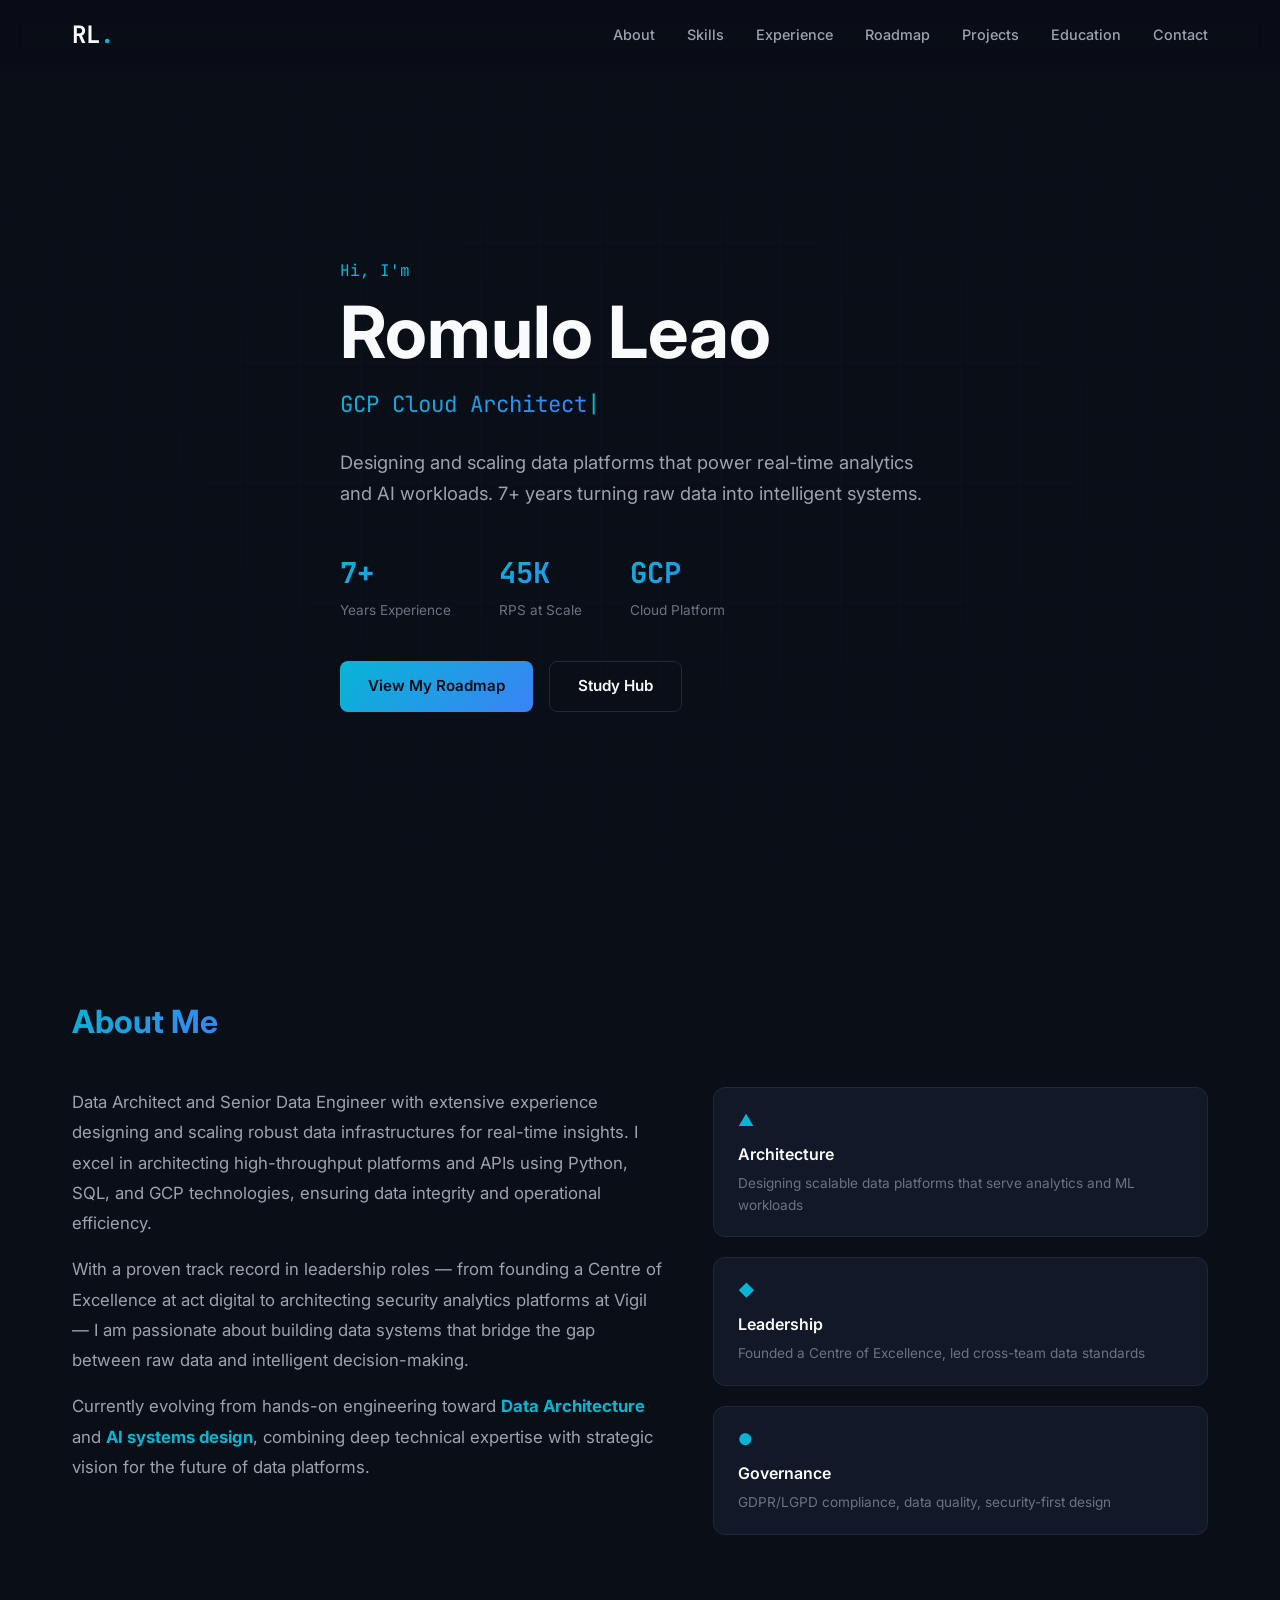
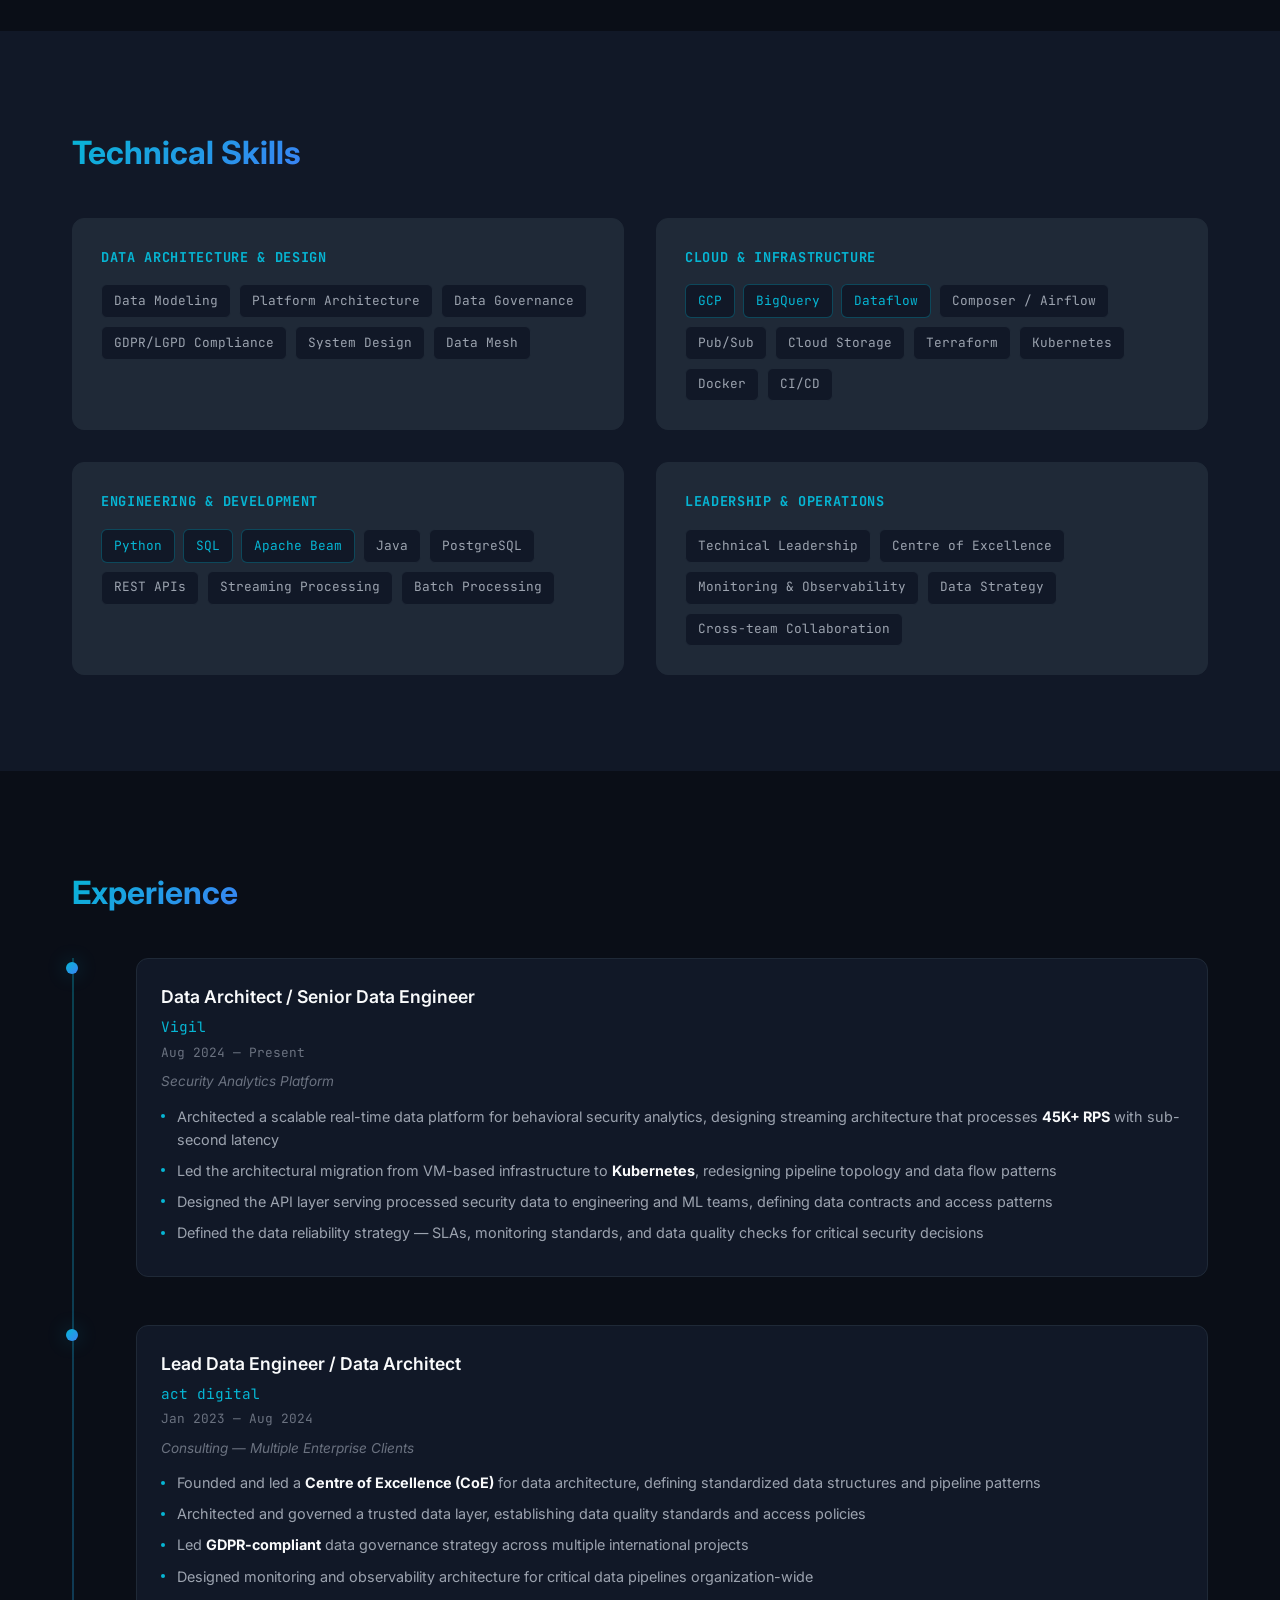
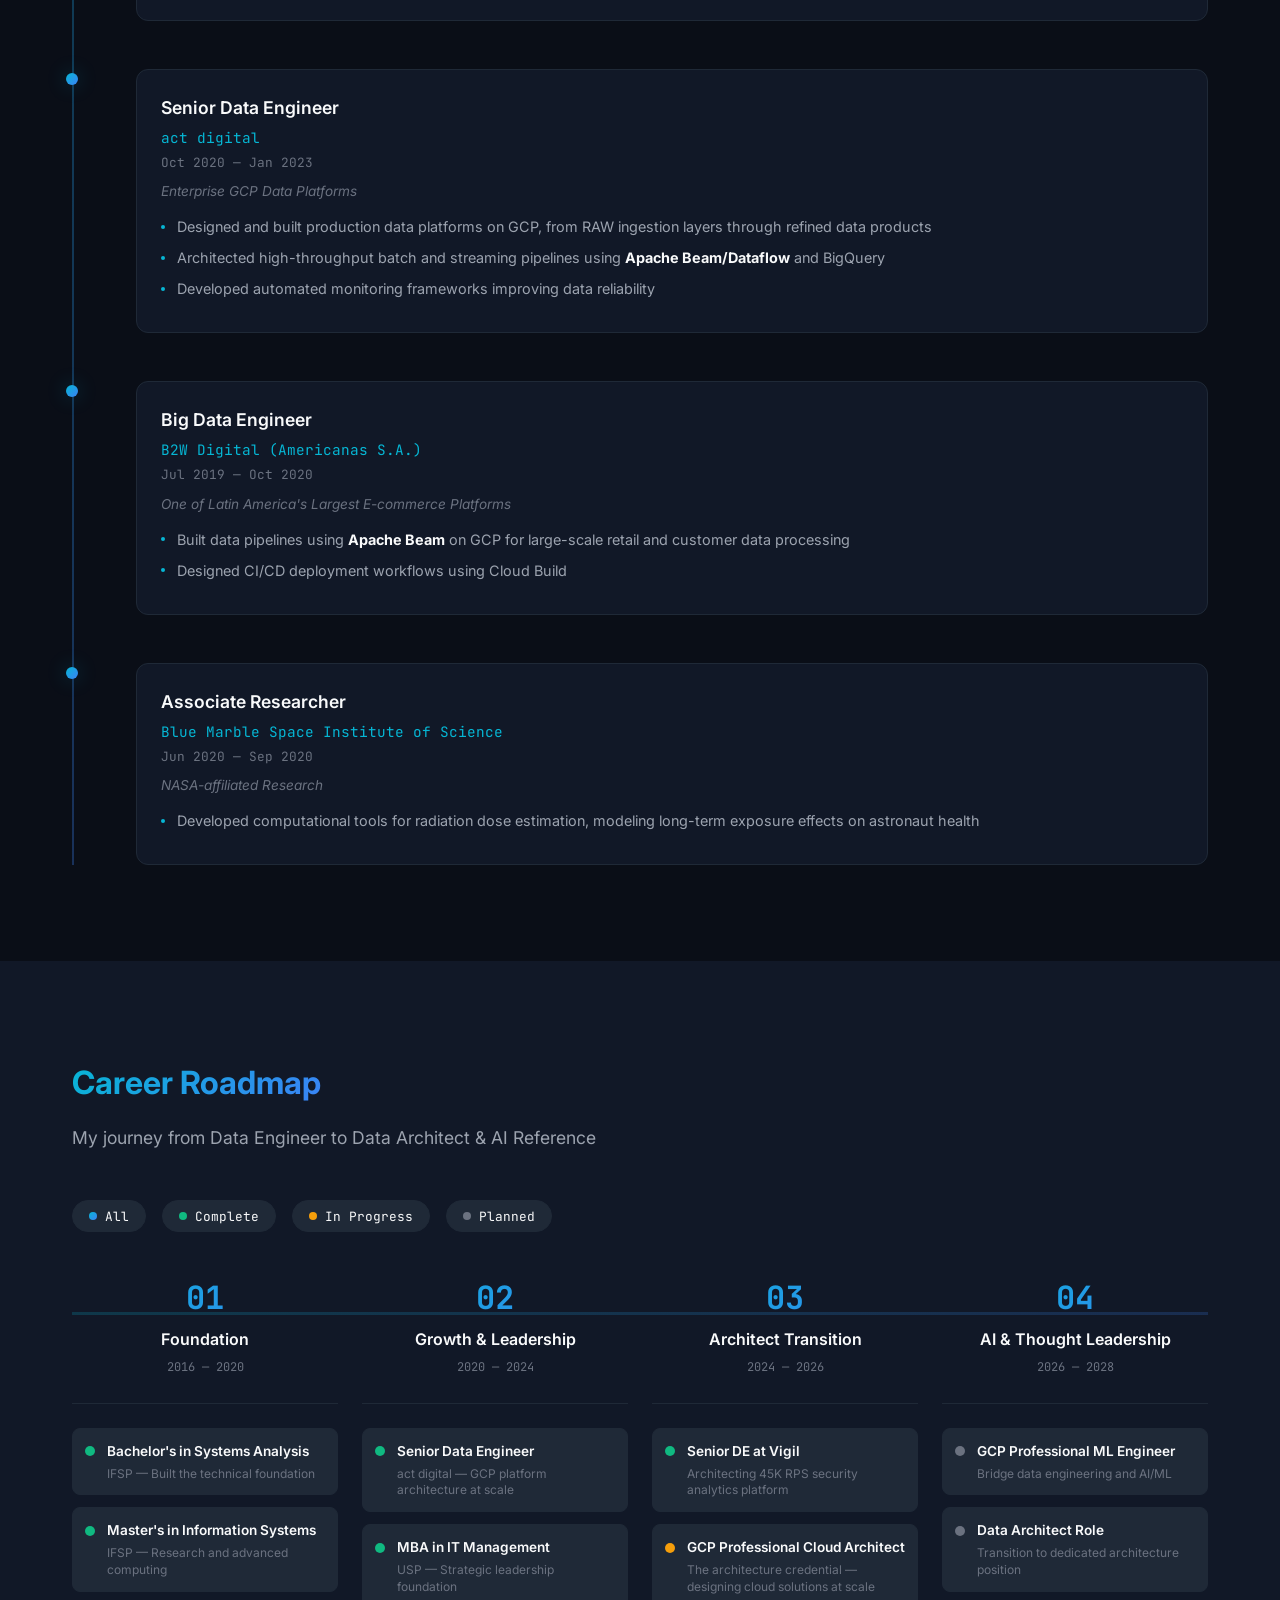
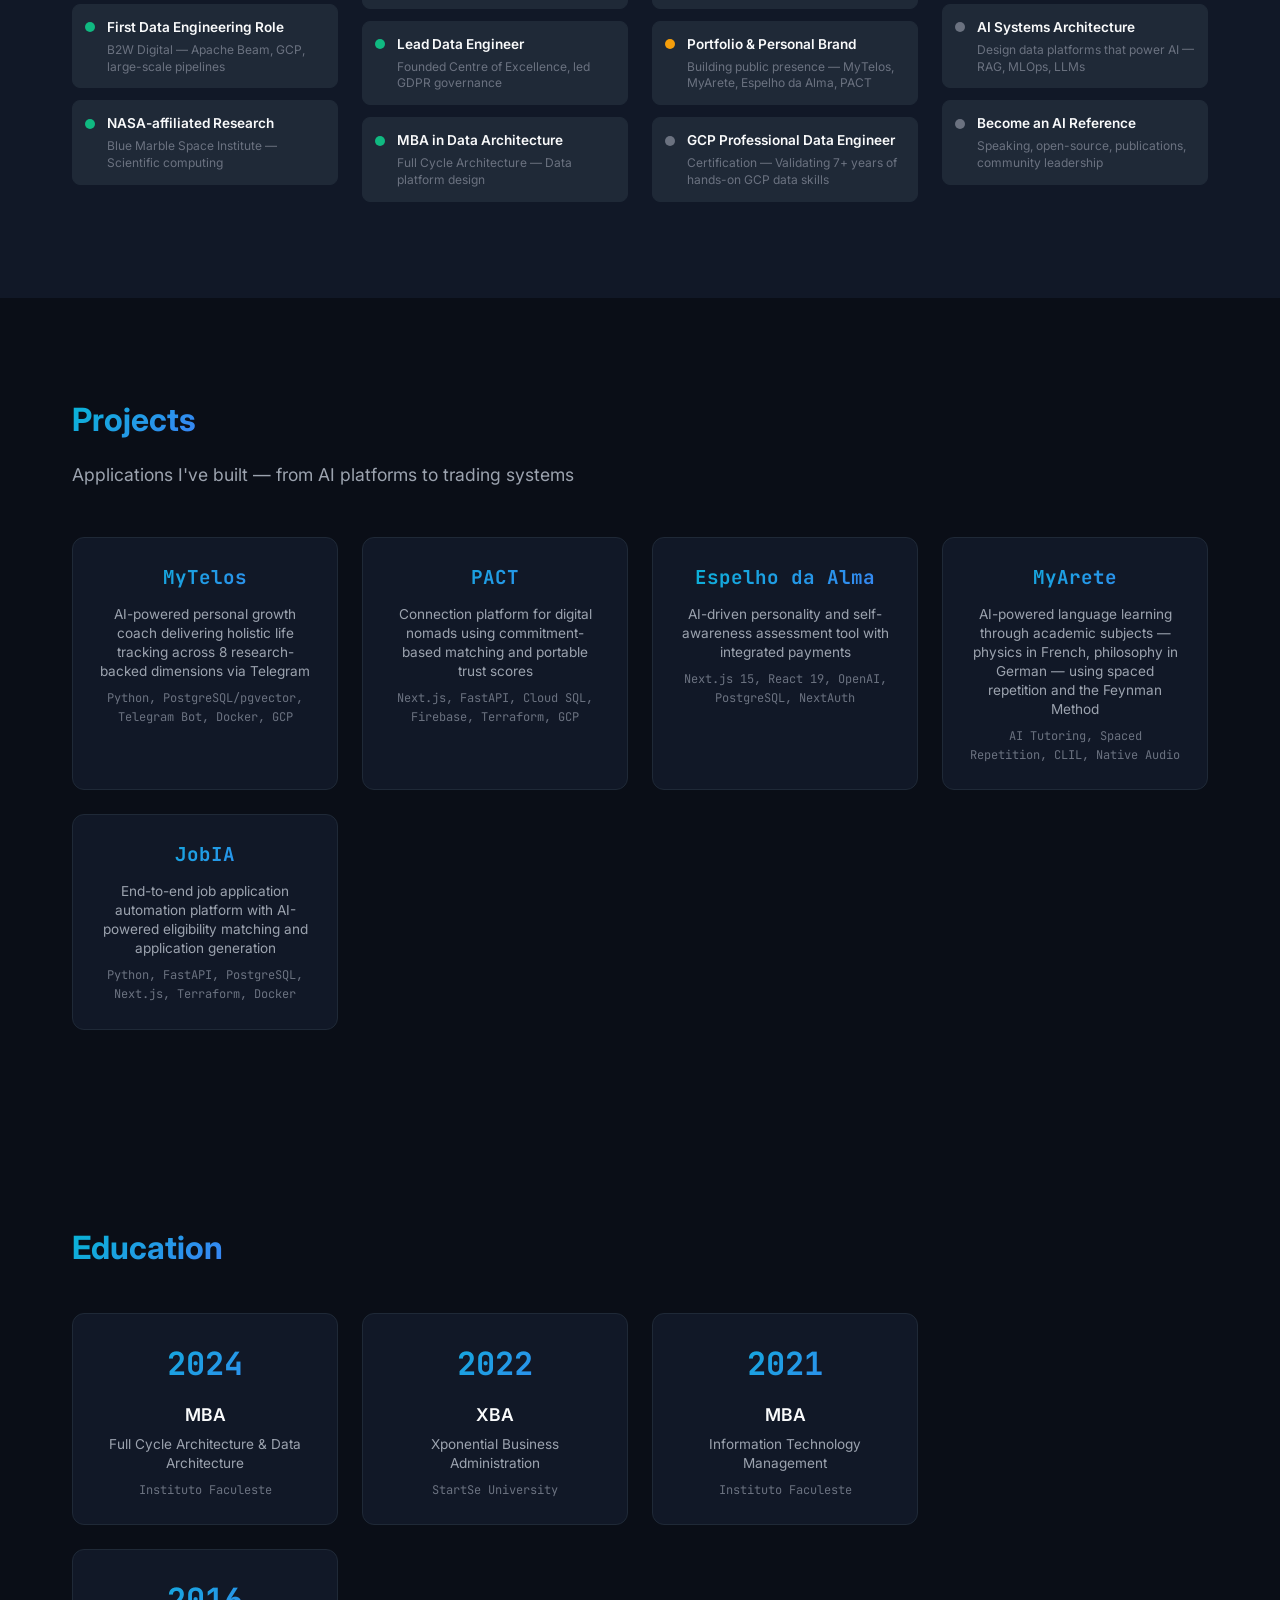
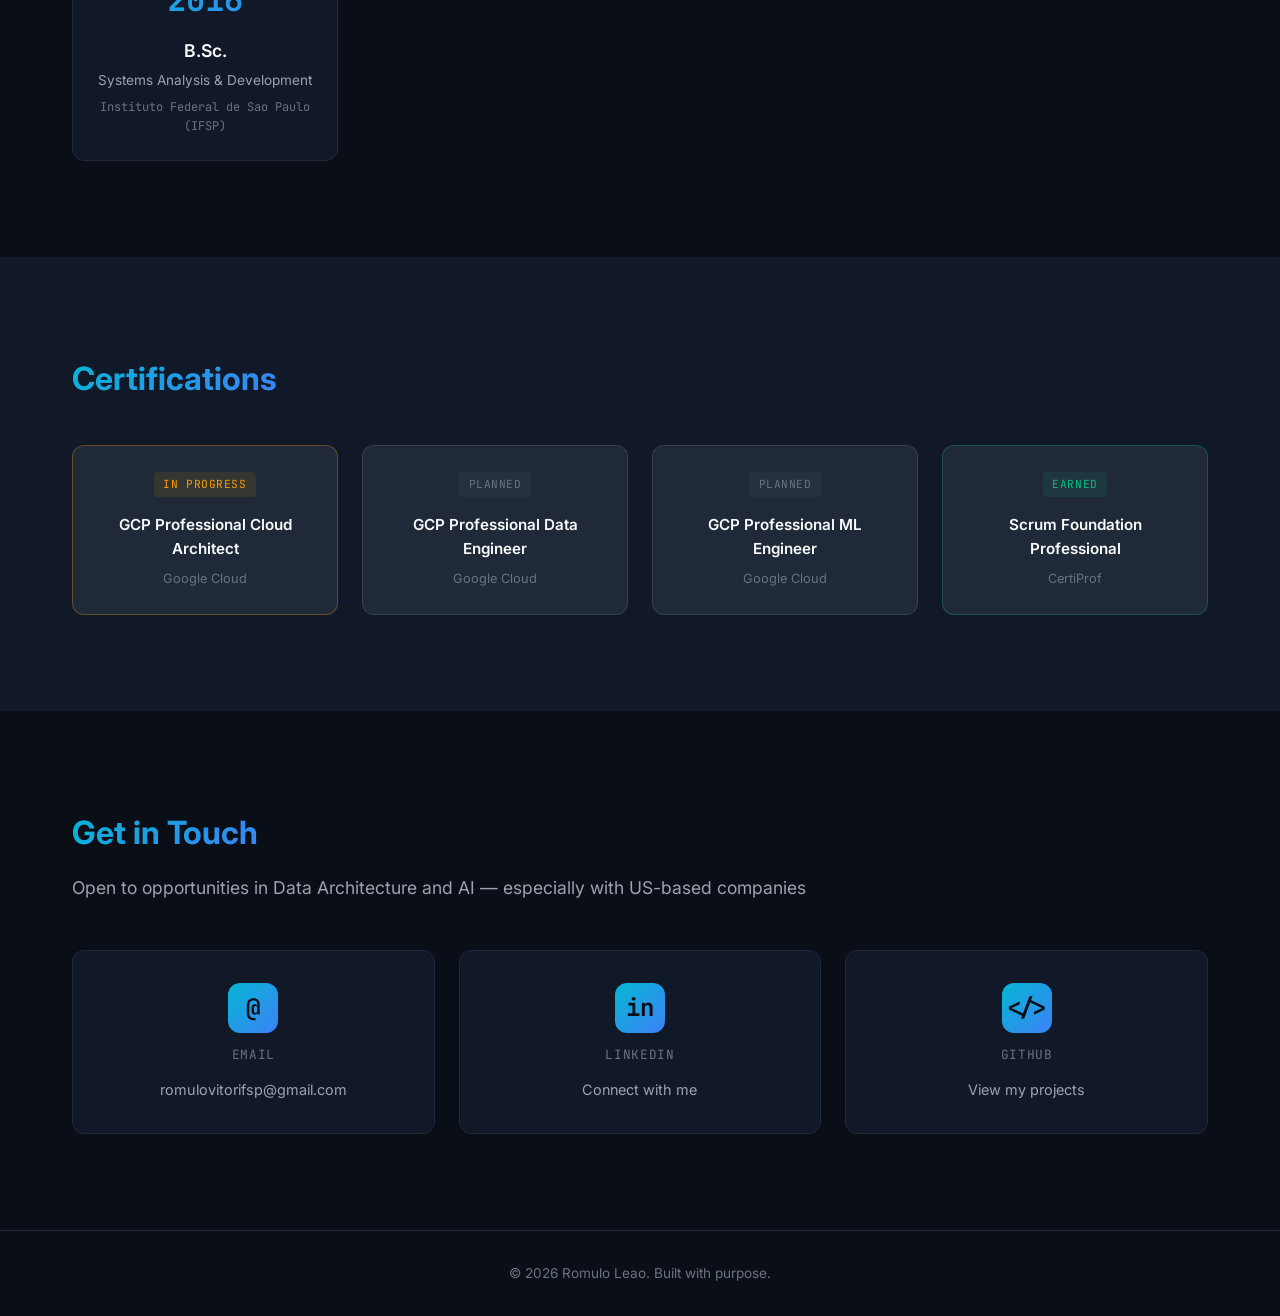
==== commit 60ef4e49: "Remove SignalOS and HiLo from projects section Co-Authored-By: Claude Opus 4.6 (1M context) <noreply" ====
--- a/website/index.html
+++ b/website/index.html
@@ -477,21 +477,11 @@
             <p class="edu-card__field">AI-powered language learning through academic subjects — physics in French, philosophy in German — using spaced repetition and the Feynman Method</p>
             <p class="edu-card__school">AI Tutoring, Spaced Repetition, CLIL, Native Audio</p>
           </a>
-          <div class="edu-card reveal">
-            <span class="edu-card__year" style="font-size:1.2rem">SignalOS</span>
-            <p class="edu-card__field">AI GTM engine that turns a product description into actionable market intelligence and campaign plans</p>
-            <p class="edu-card__school">FastAPI, PostgreSQL, OpenAI GPT-4o, Next.js, Render</p>
-          </div>
           <a href="https://jobia-finder.com/" target="_blank" rel="noopener" class="edu-card reveal" style="text-decoration:none;color:inherit;cursor:pointer">
             <span class="edu-card__year" style="font-size:1.2rem">JobIA</span>
             <p class="edu-card__field">End-to-end job application automation platform with AI-powered eligibility matching and application generation</p>
             <p class="edu-card__school">Python, FastAPI, PostgreSQL, Next.js, Terraform, Docker</p>
           </a>
-          <div class="edu-card reveal">
-            <span class="edu-card__year" style="font-size:1.2rem">HiLo</span>
-            <p class="edu-card__field">Quantitative trend-following system generating trade signals from HiLo activator indicators</p>
-            <p class="edu-card__school">Python, pandas, yfinance, MetaTrader 5, GCP</p>
-          </div>
         </div>
       </div>
     </section>
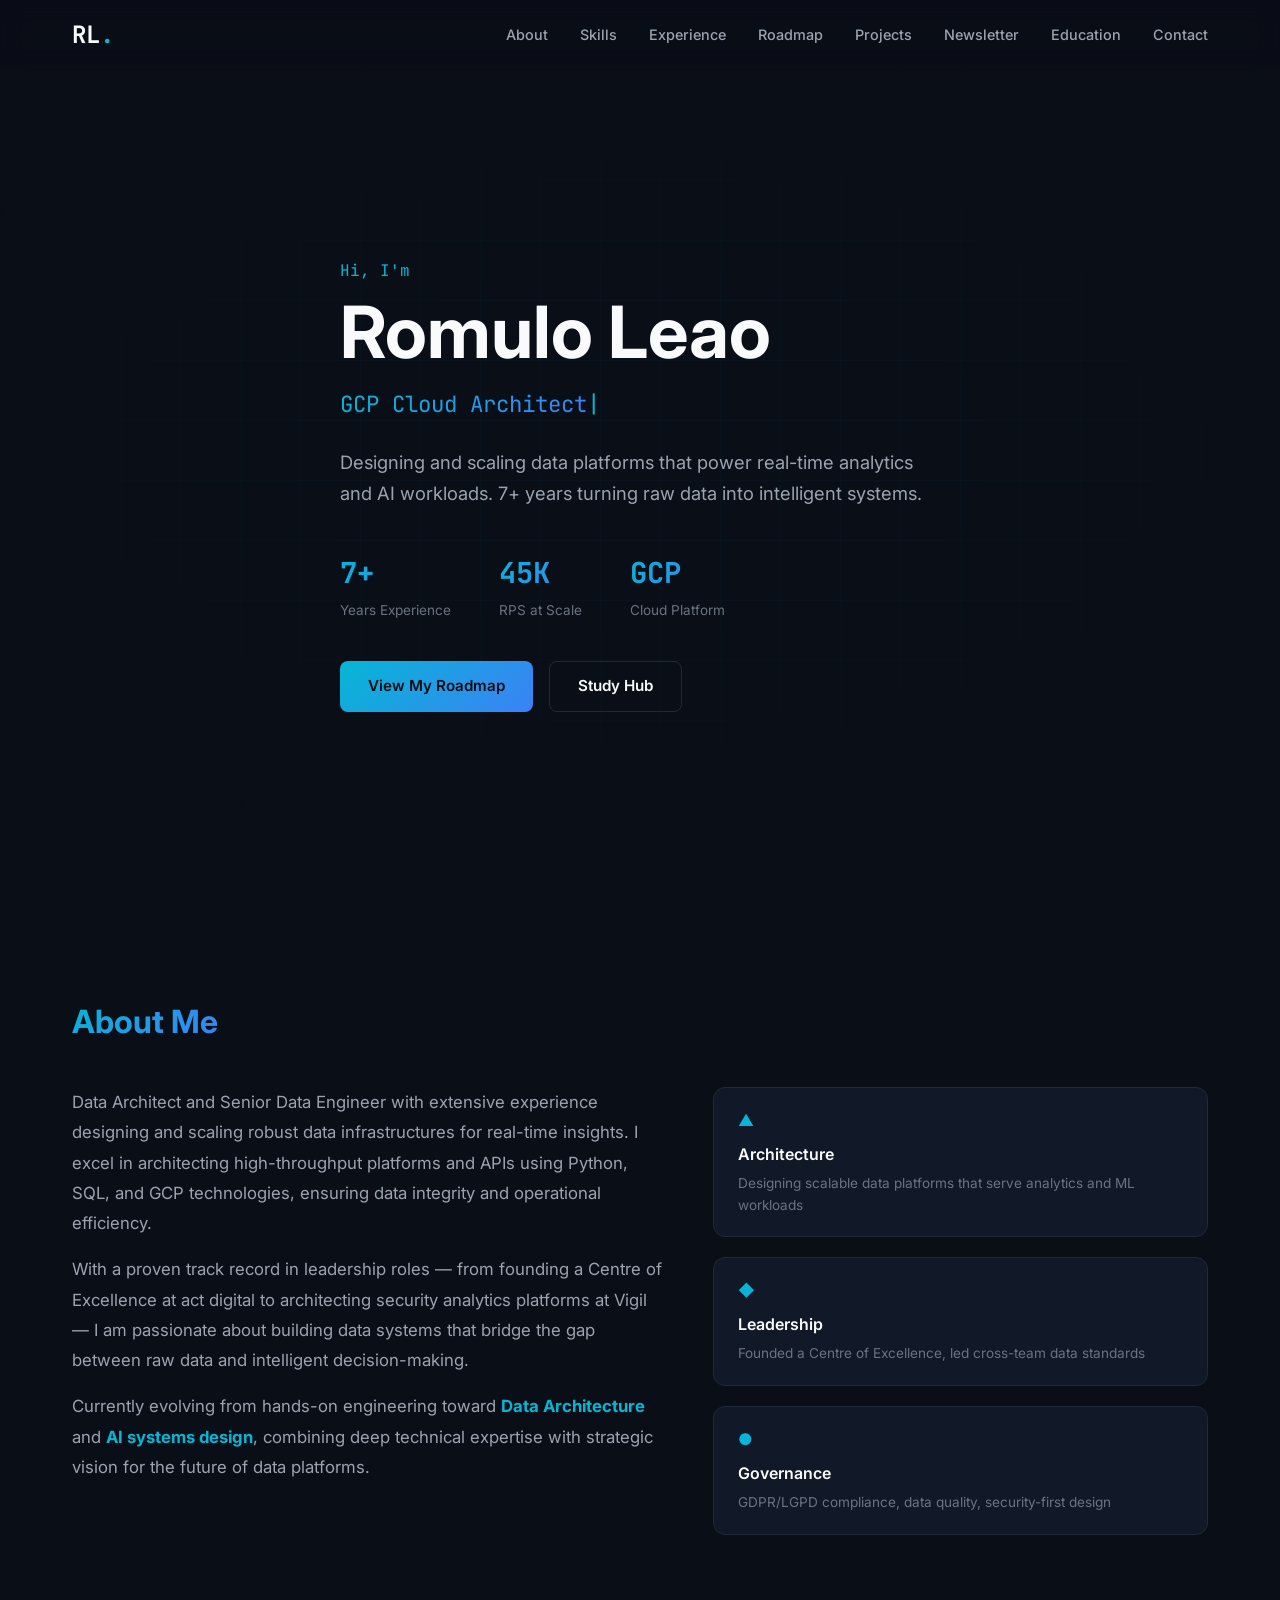
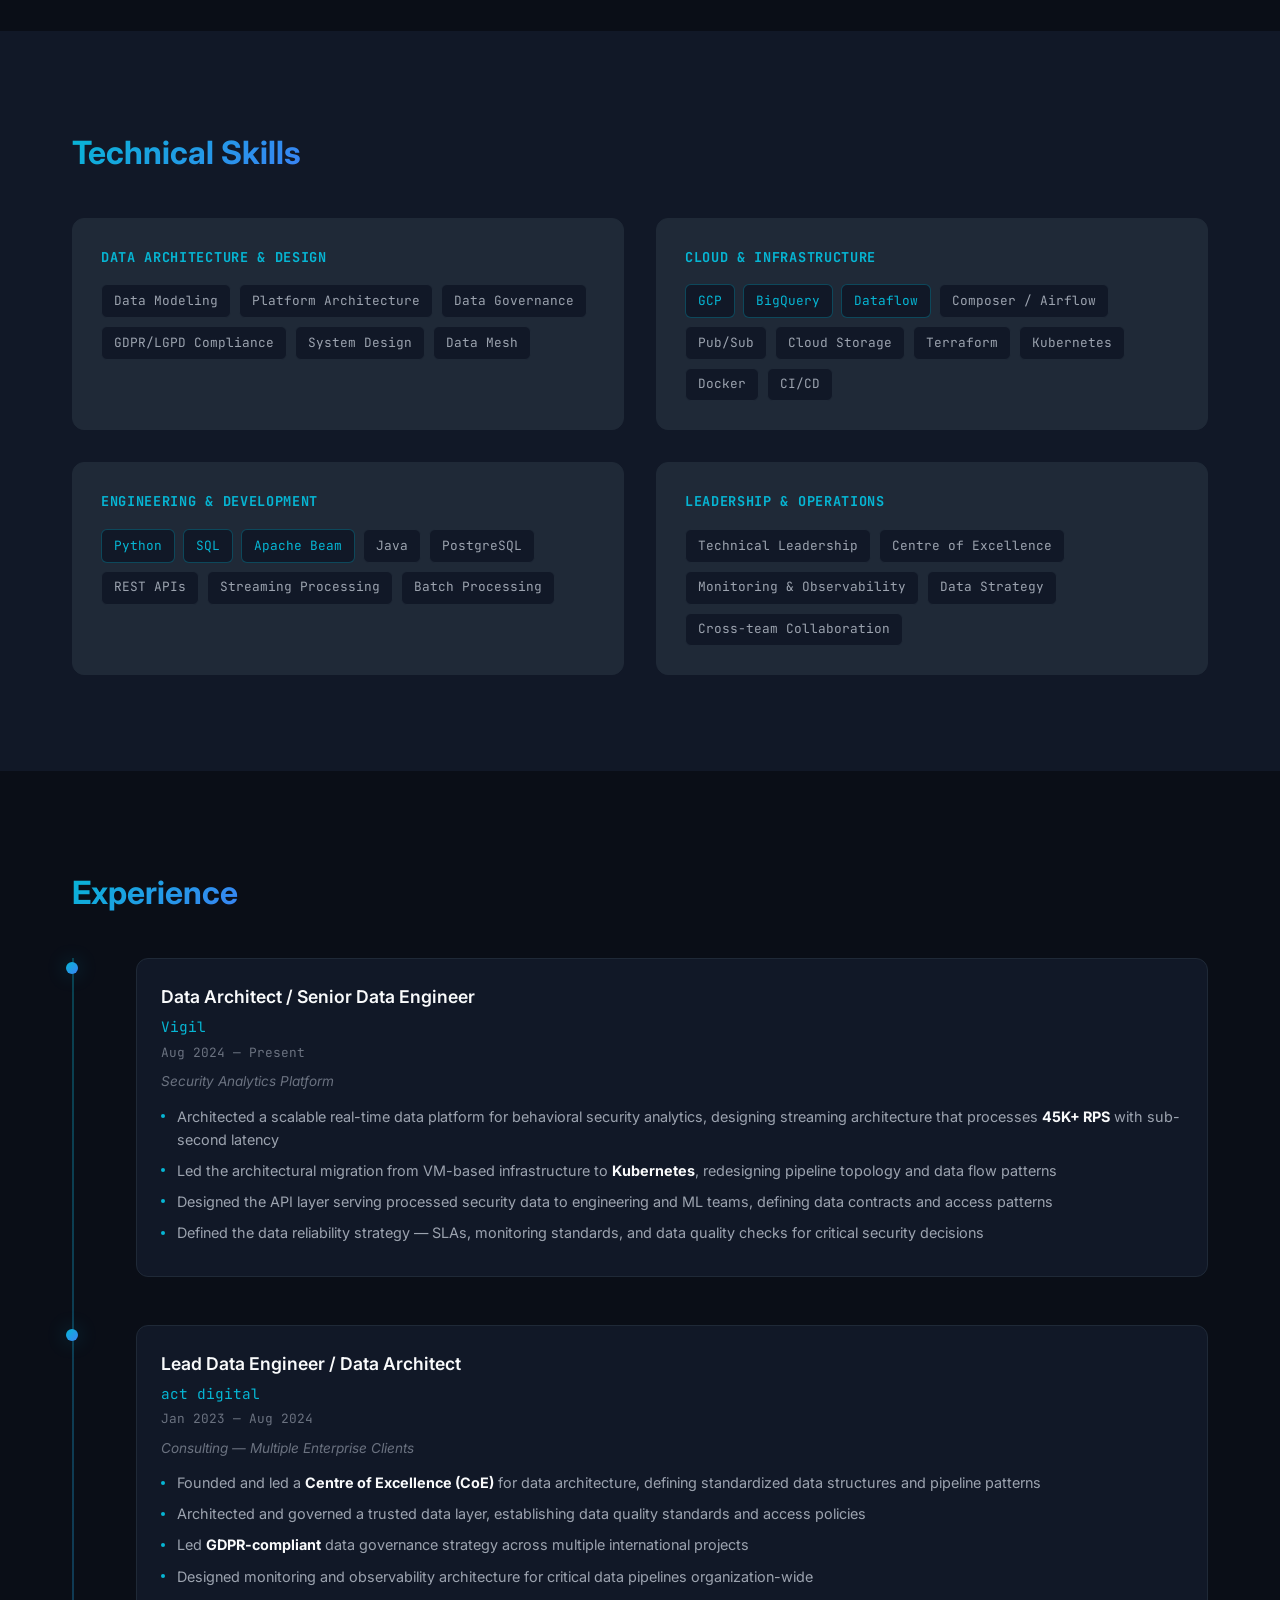
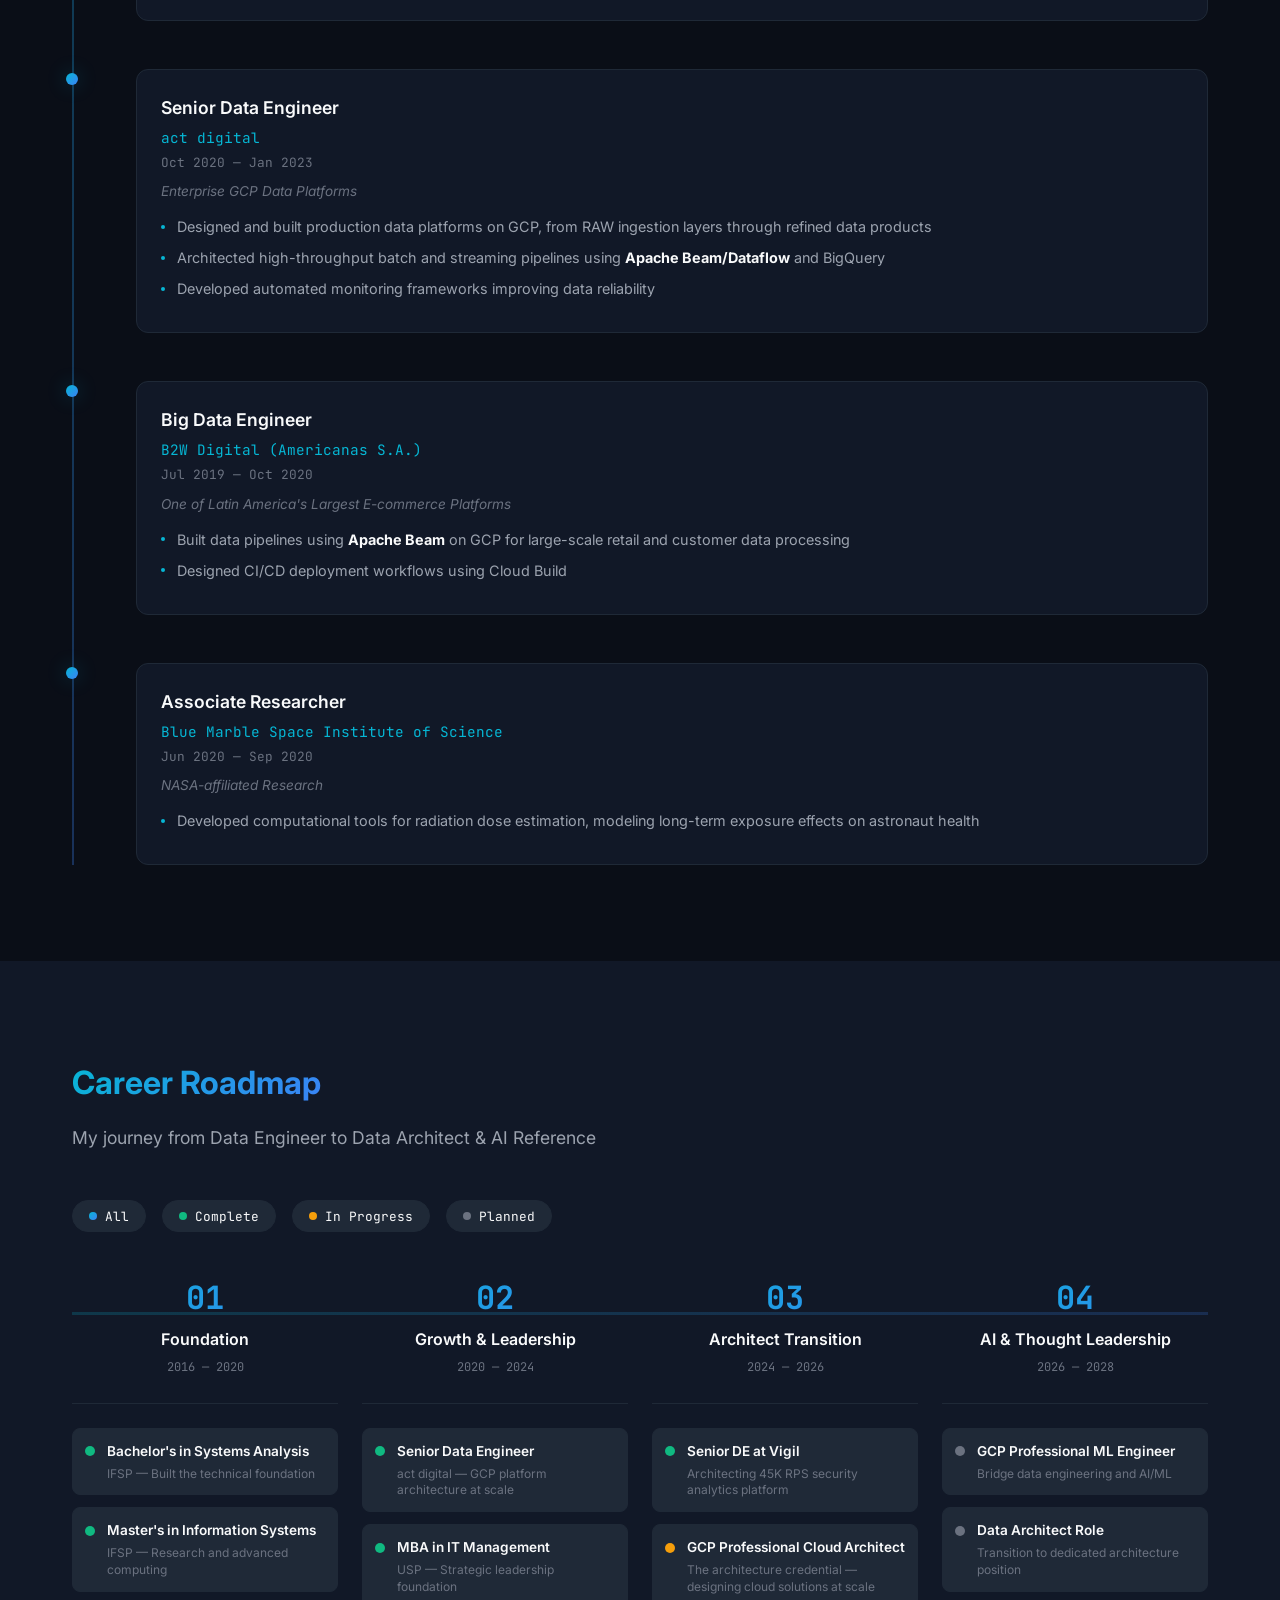
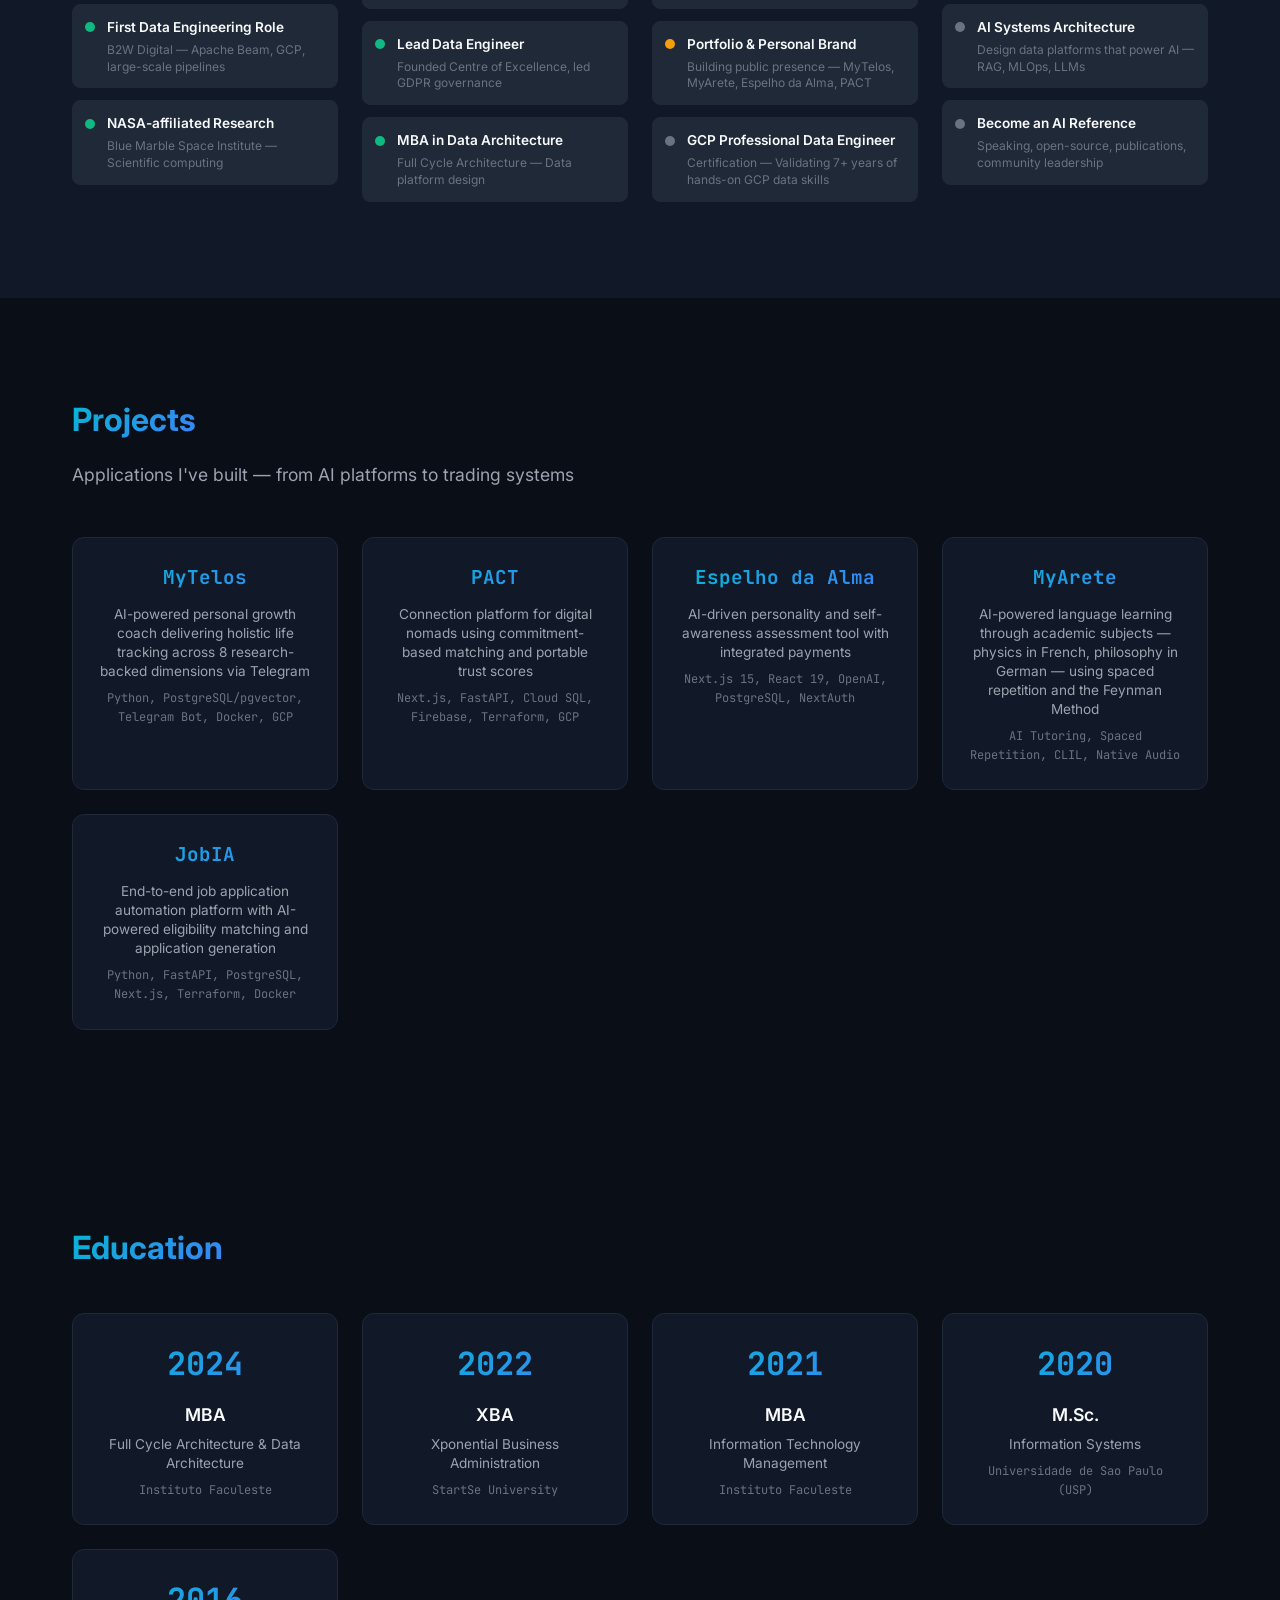
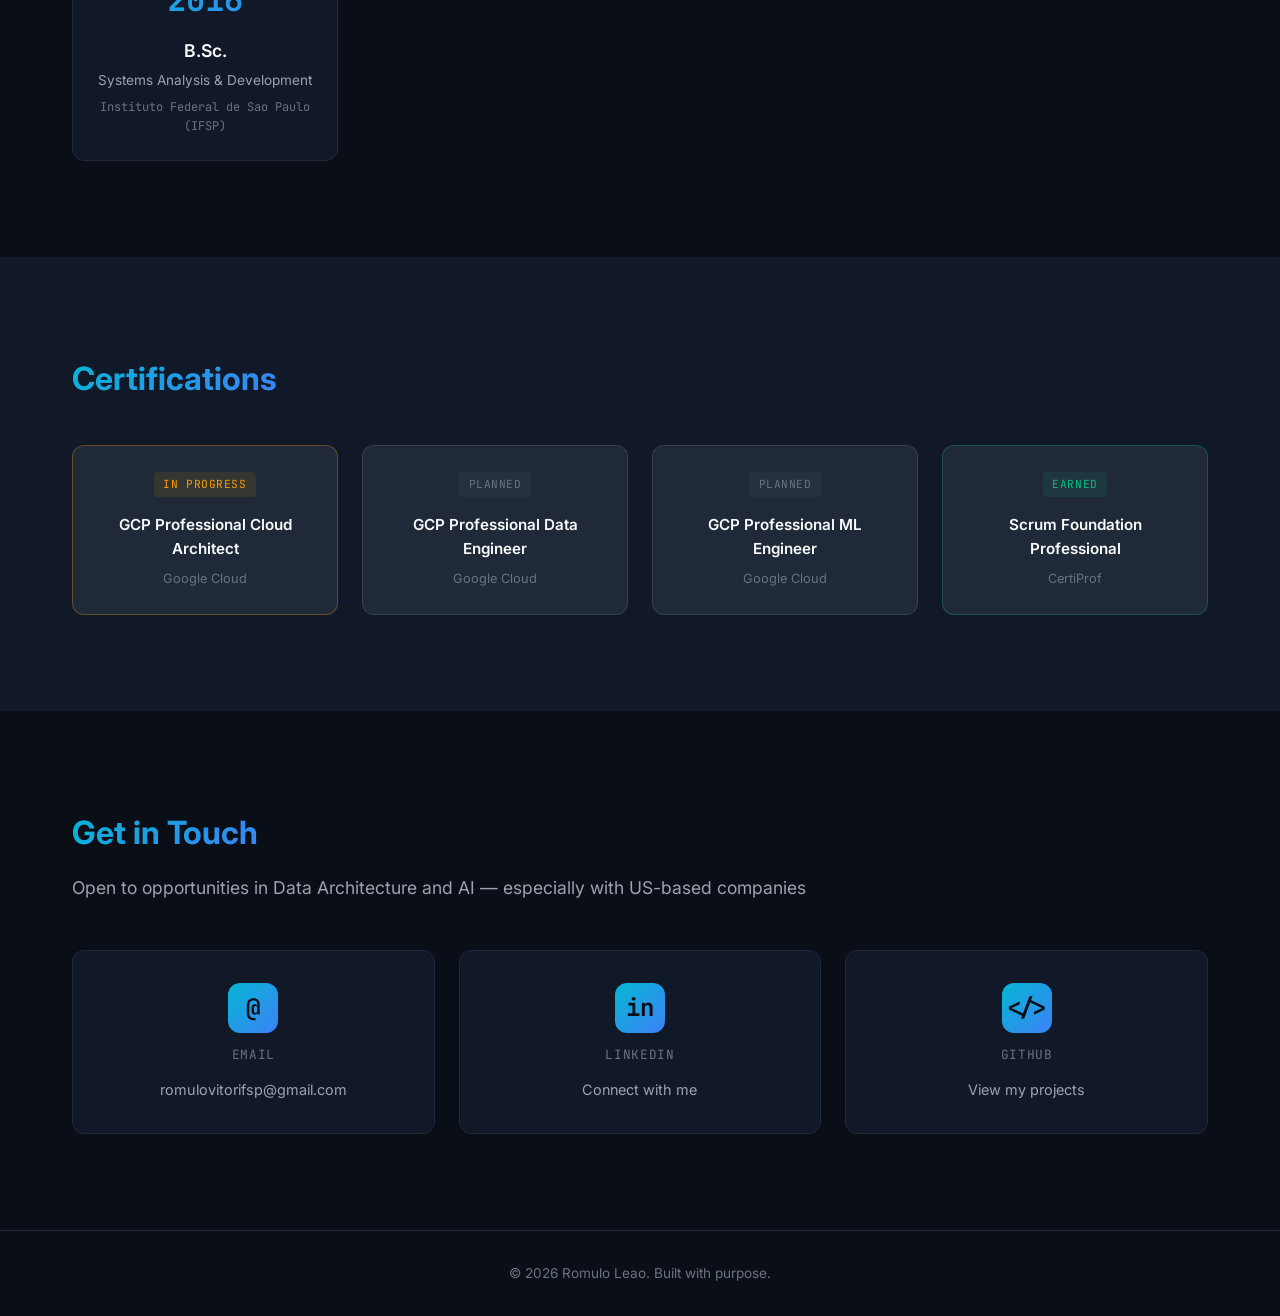
==== commit ef93dc90: "Add newsletter page with 5 Cloud Decoded issues Interactive newsletter page at newsletter.html with " ====
--- a/website/index.html
+++ b/website/index.html
@@ -32,6 +32,7 @@
         <li><a href="#experience" class="nav__link">Experience</a></li>
         <li><a href="#roadmap" class="nav__link">Roadmap</a></li>
         <li><a href="#projects" class="nav__link">Projects</a></li>
+        <li><a href="newsletter.html" class="nav__link">Newsletter</a></li>
         <li><a href="#education" class="nav__link">Education</a></li>
         <li><a href="#contact" class="nav__link">Contact</a></li>
       </ul>
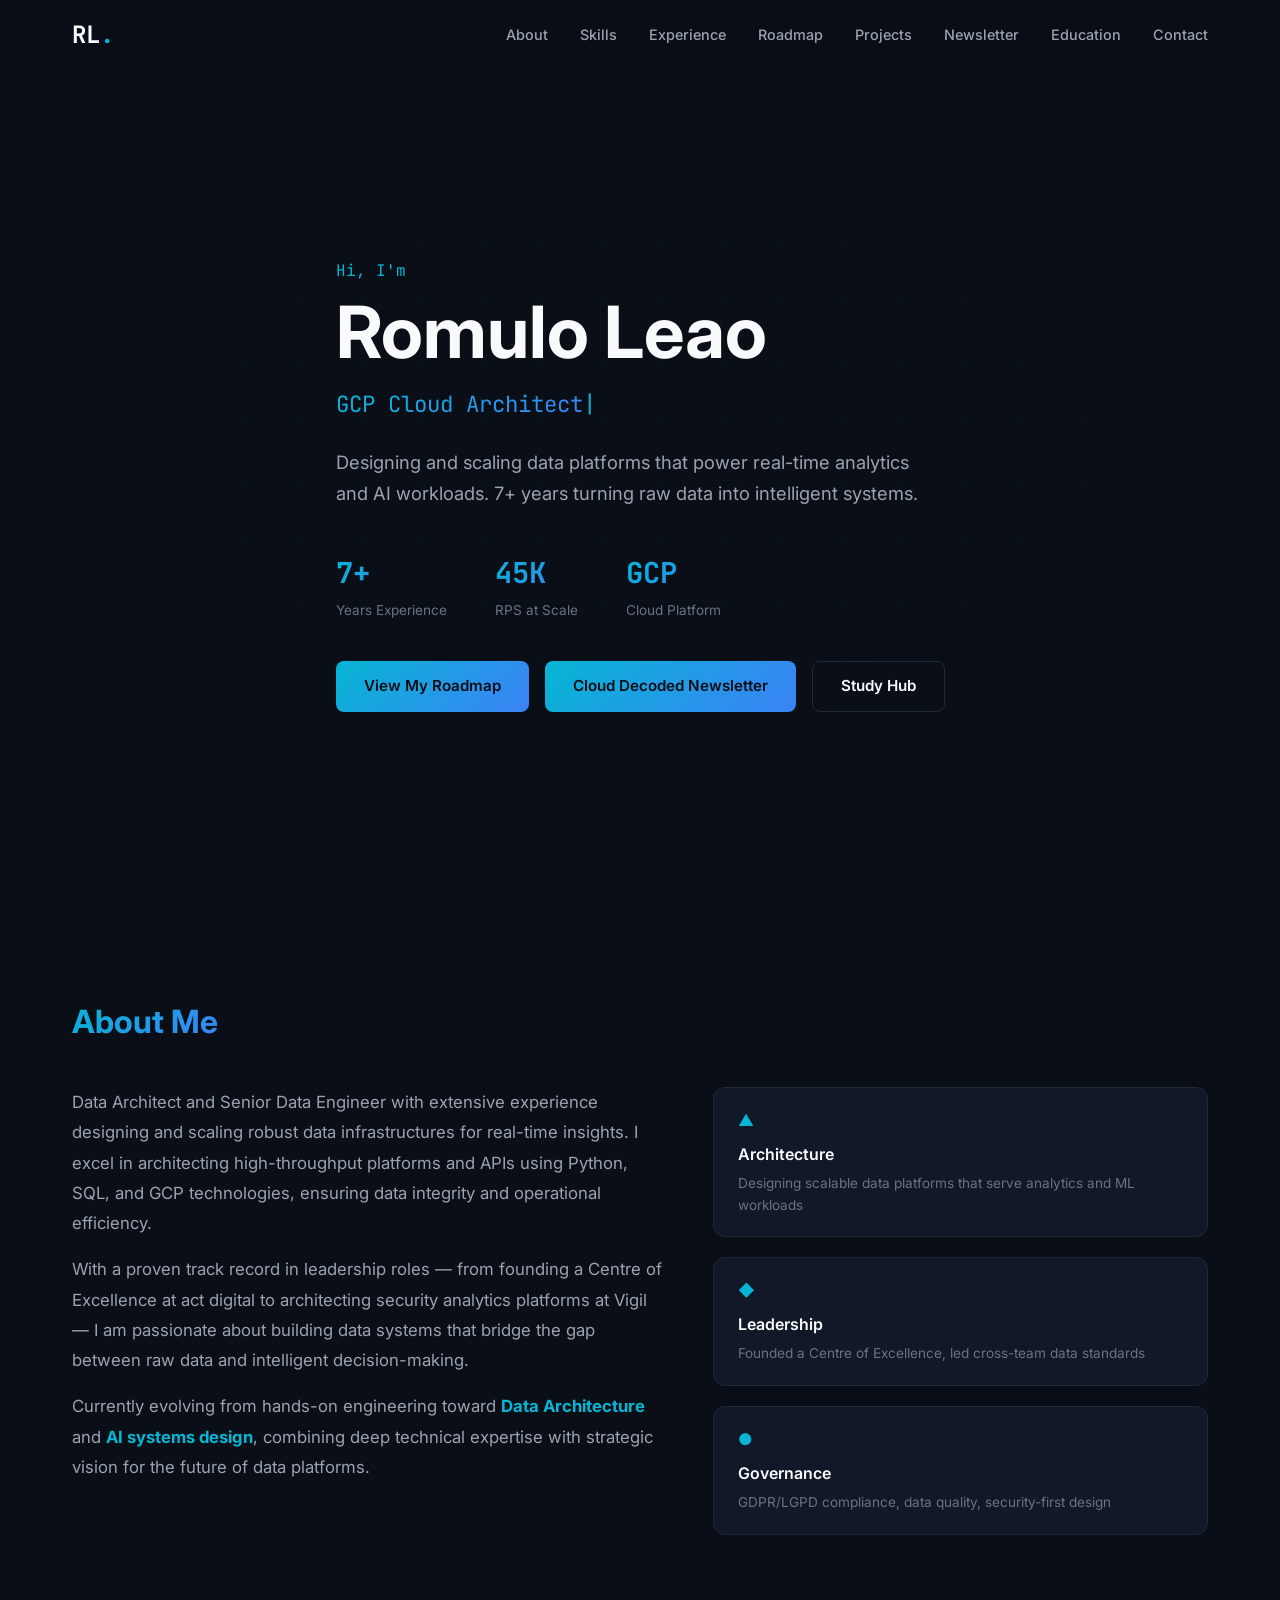
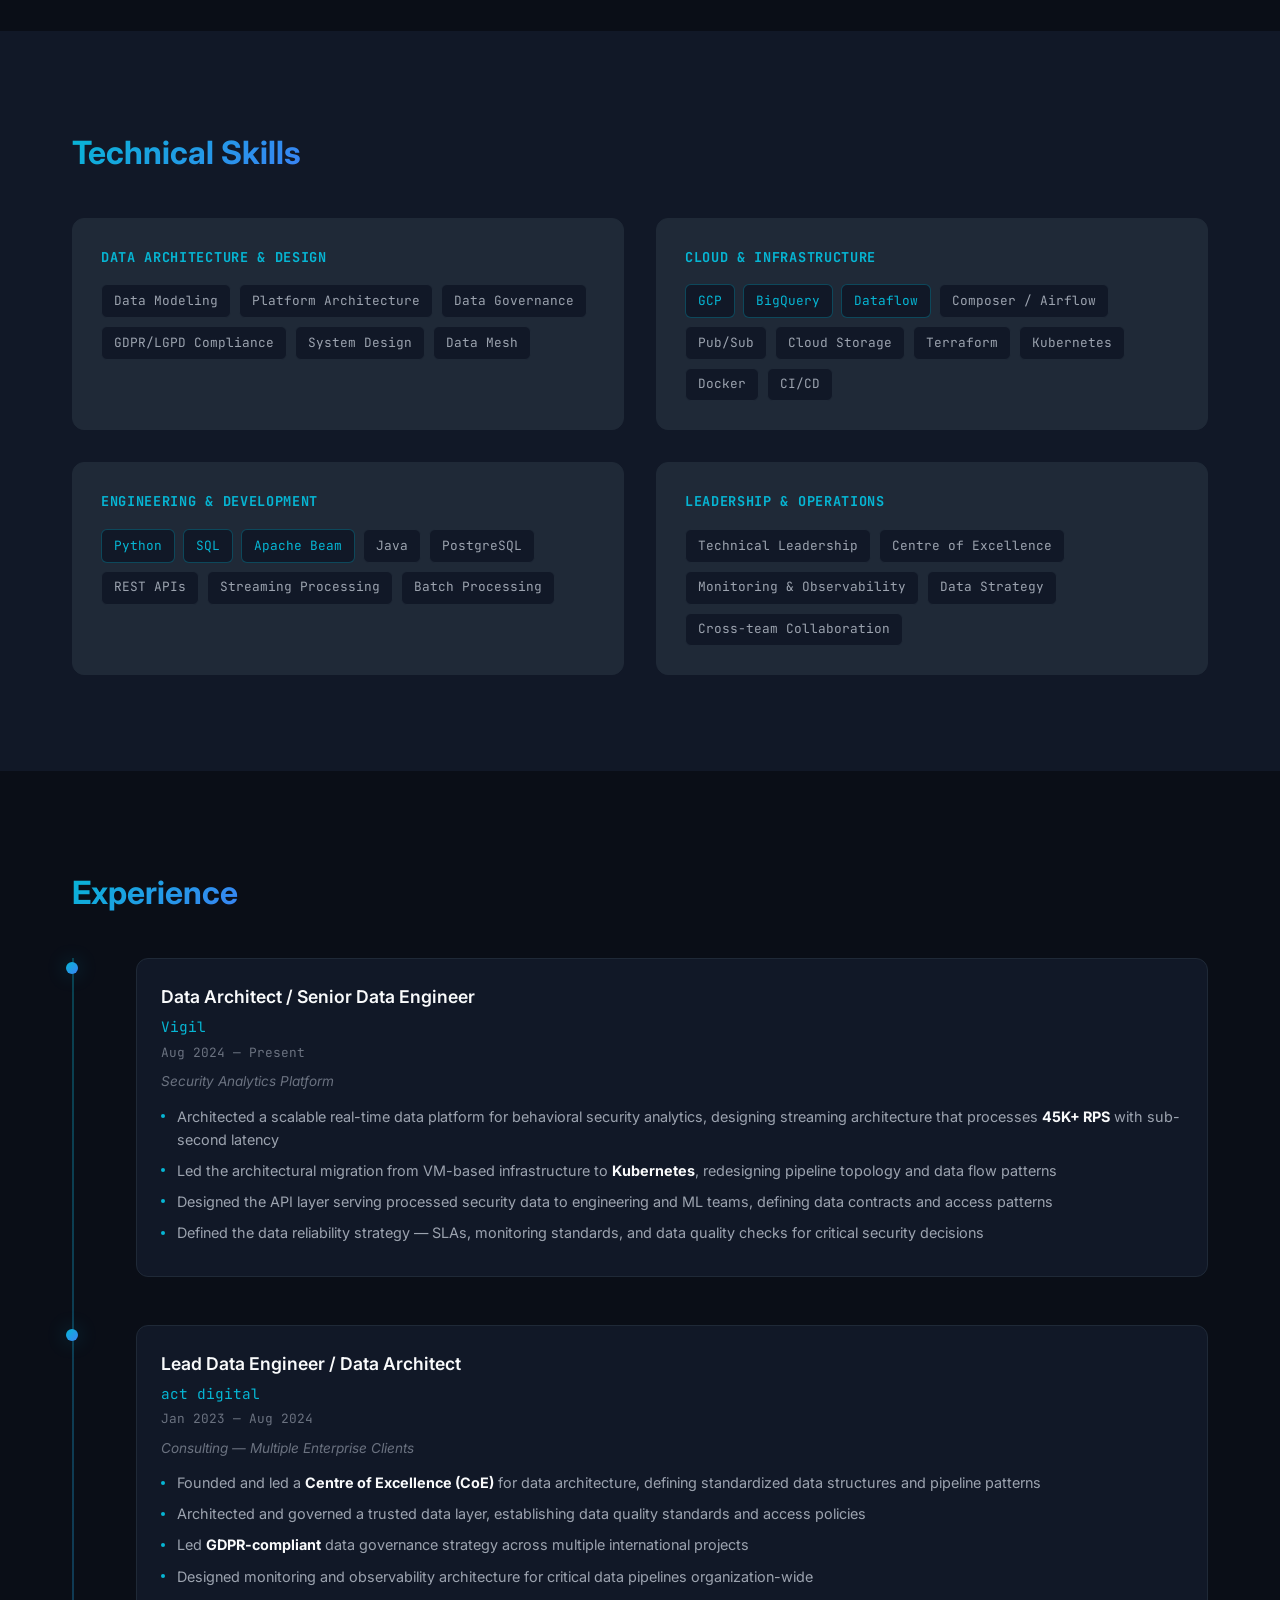
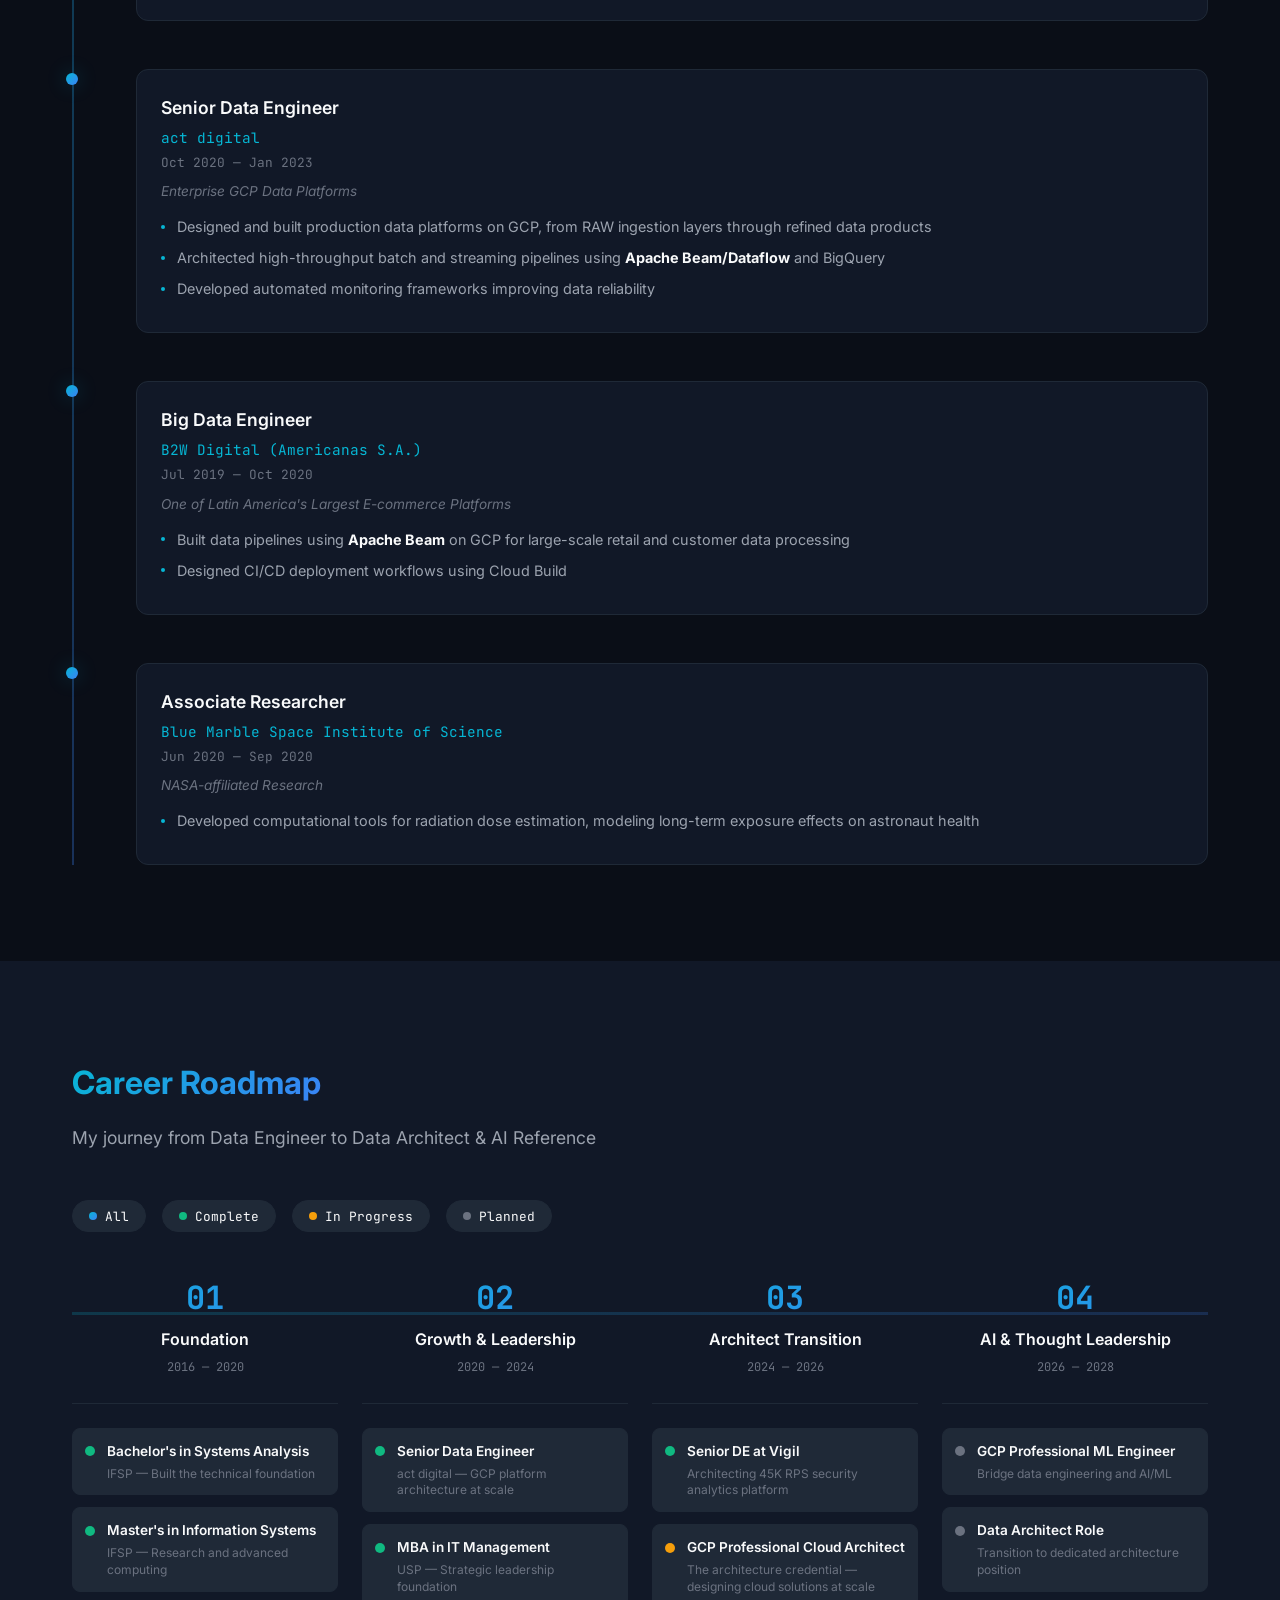
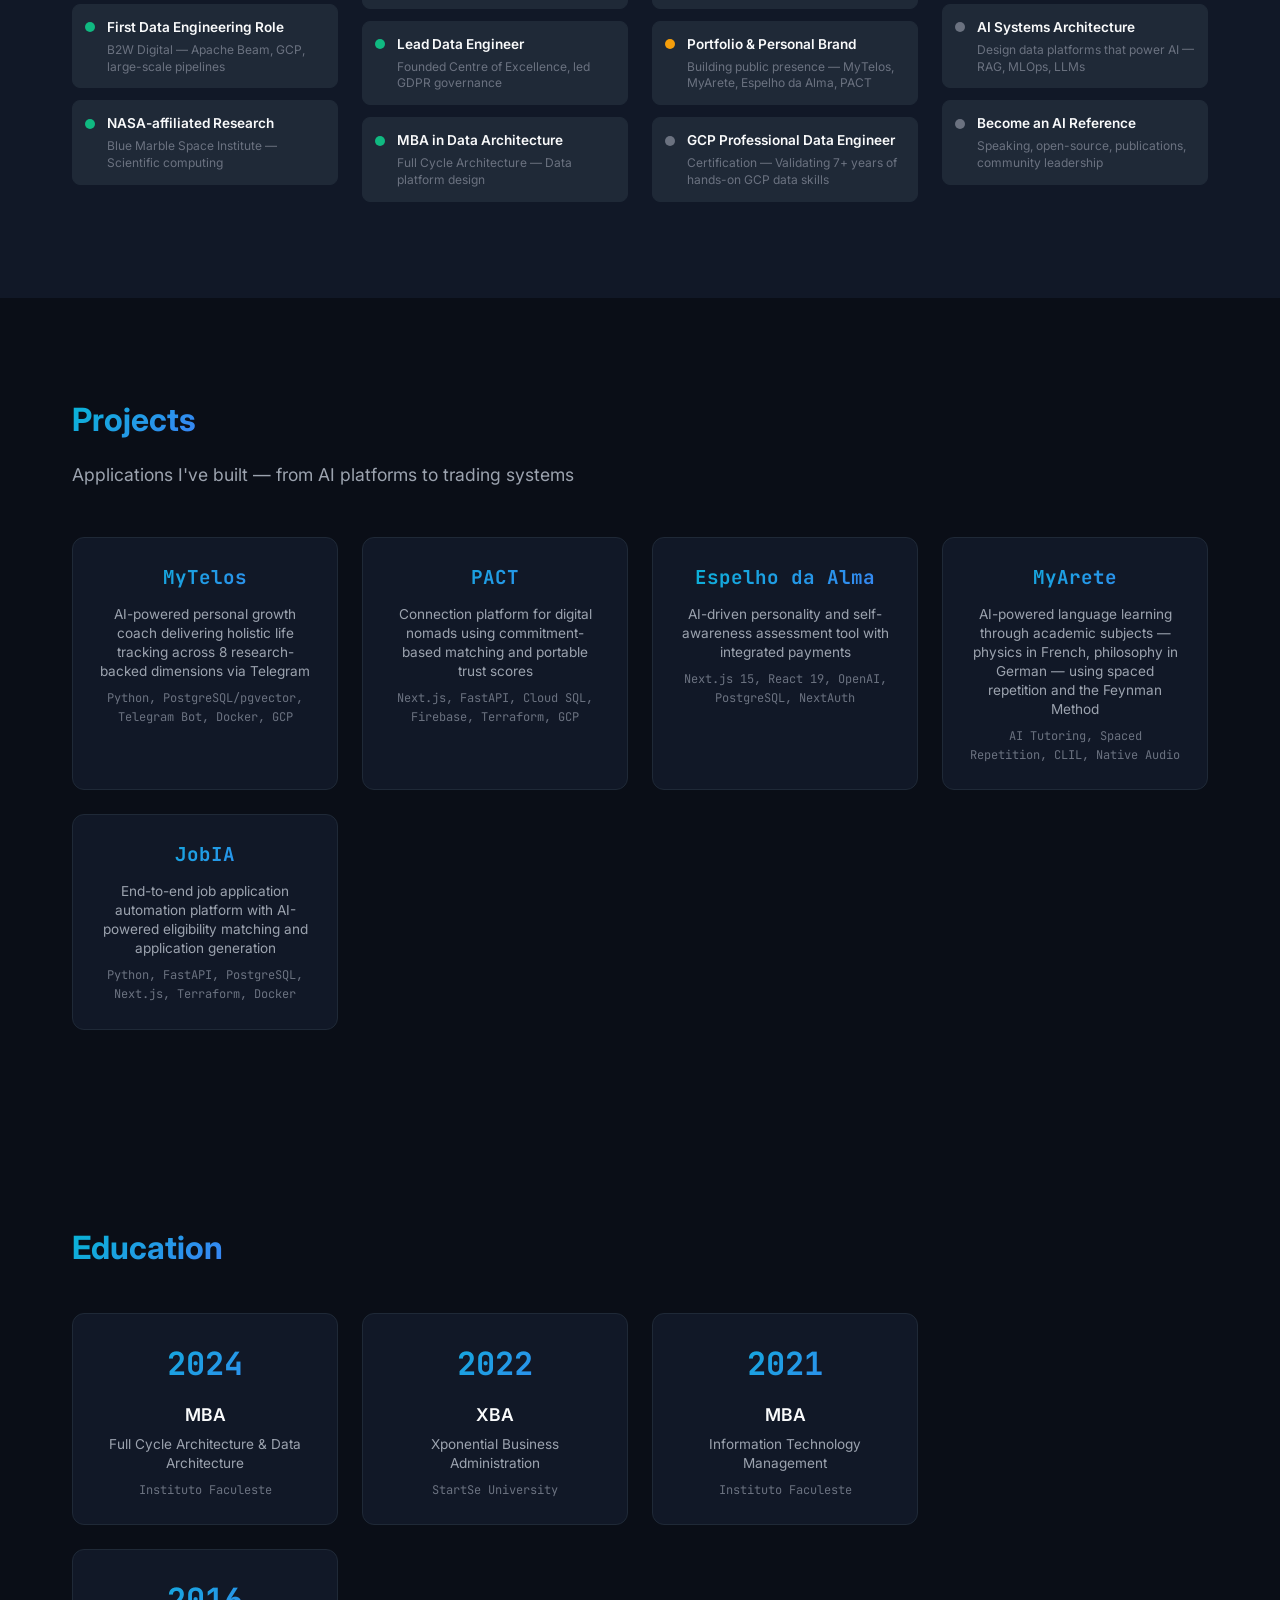
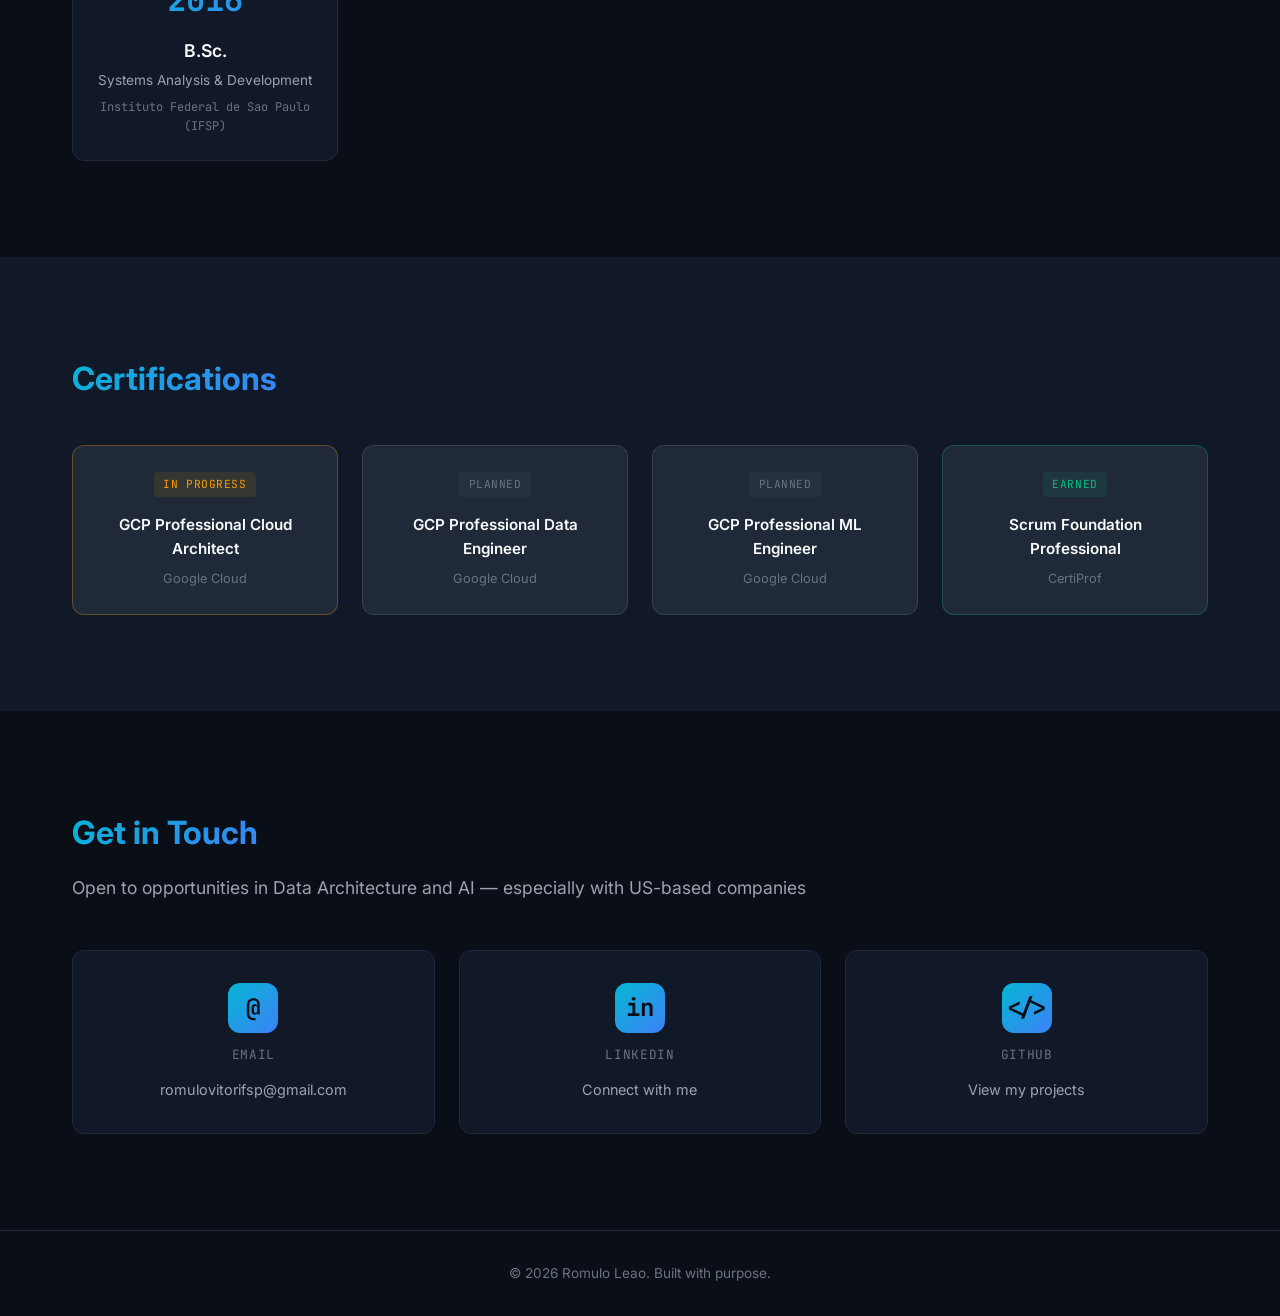
==== commit e0f2a499: "Add Cloud Decoded Newsletter button to hero section Co-Authored-By: Claude Opus 4.6 (1M context) <no" ====
--- a/website/index.html
+++ b/website/index.html
@@ -69,6 +69,7 @@
         </div>
         <div class="hero__cta">
           <a href="#roadmap" class="btn btn--primary">View My Roadmap</a>
+          <a href="newsletter.html" class="btn btn--primary">Cloud Decoded Newsletter</a>
           <a href="gcp-architect-study.html" class="btn btn--outline">Study Hub</a>
         </div>
       </div>
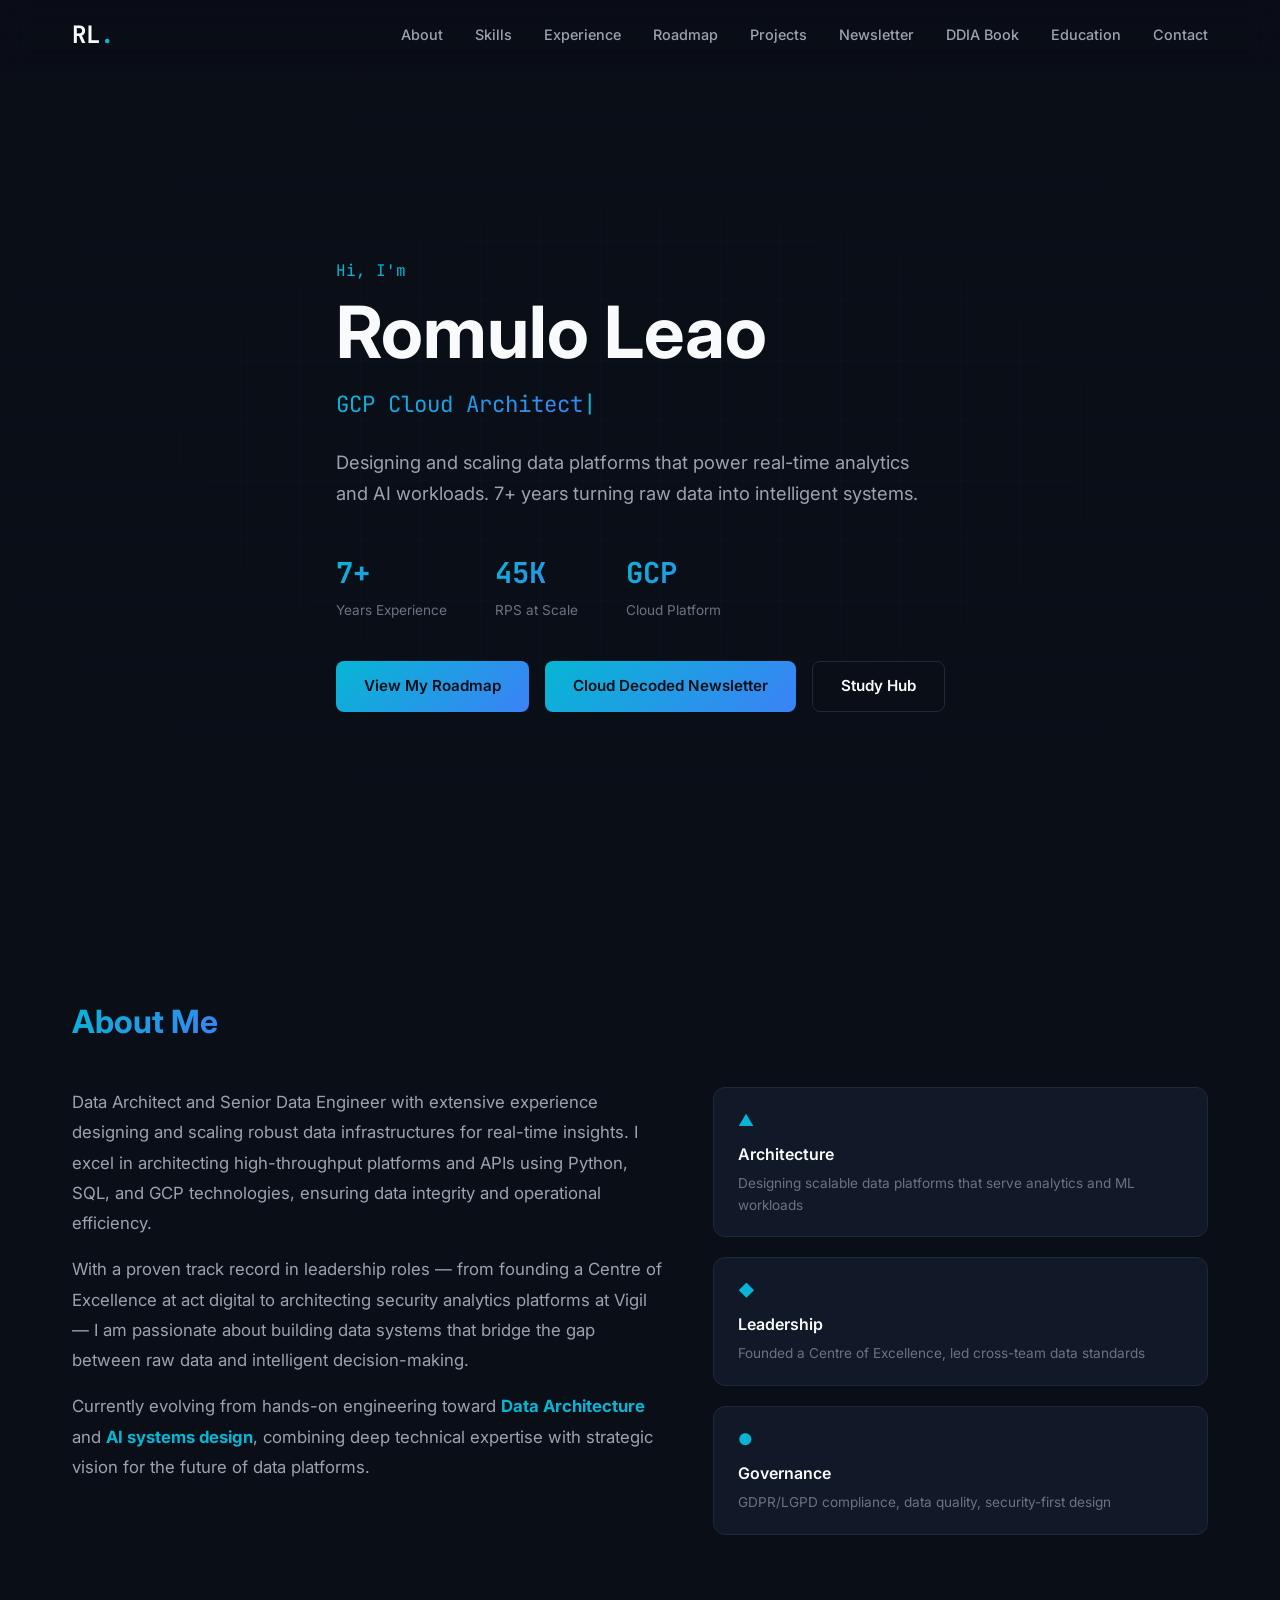
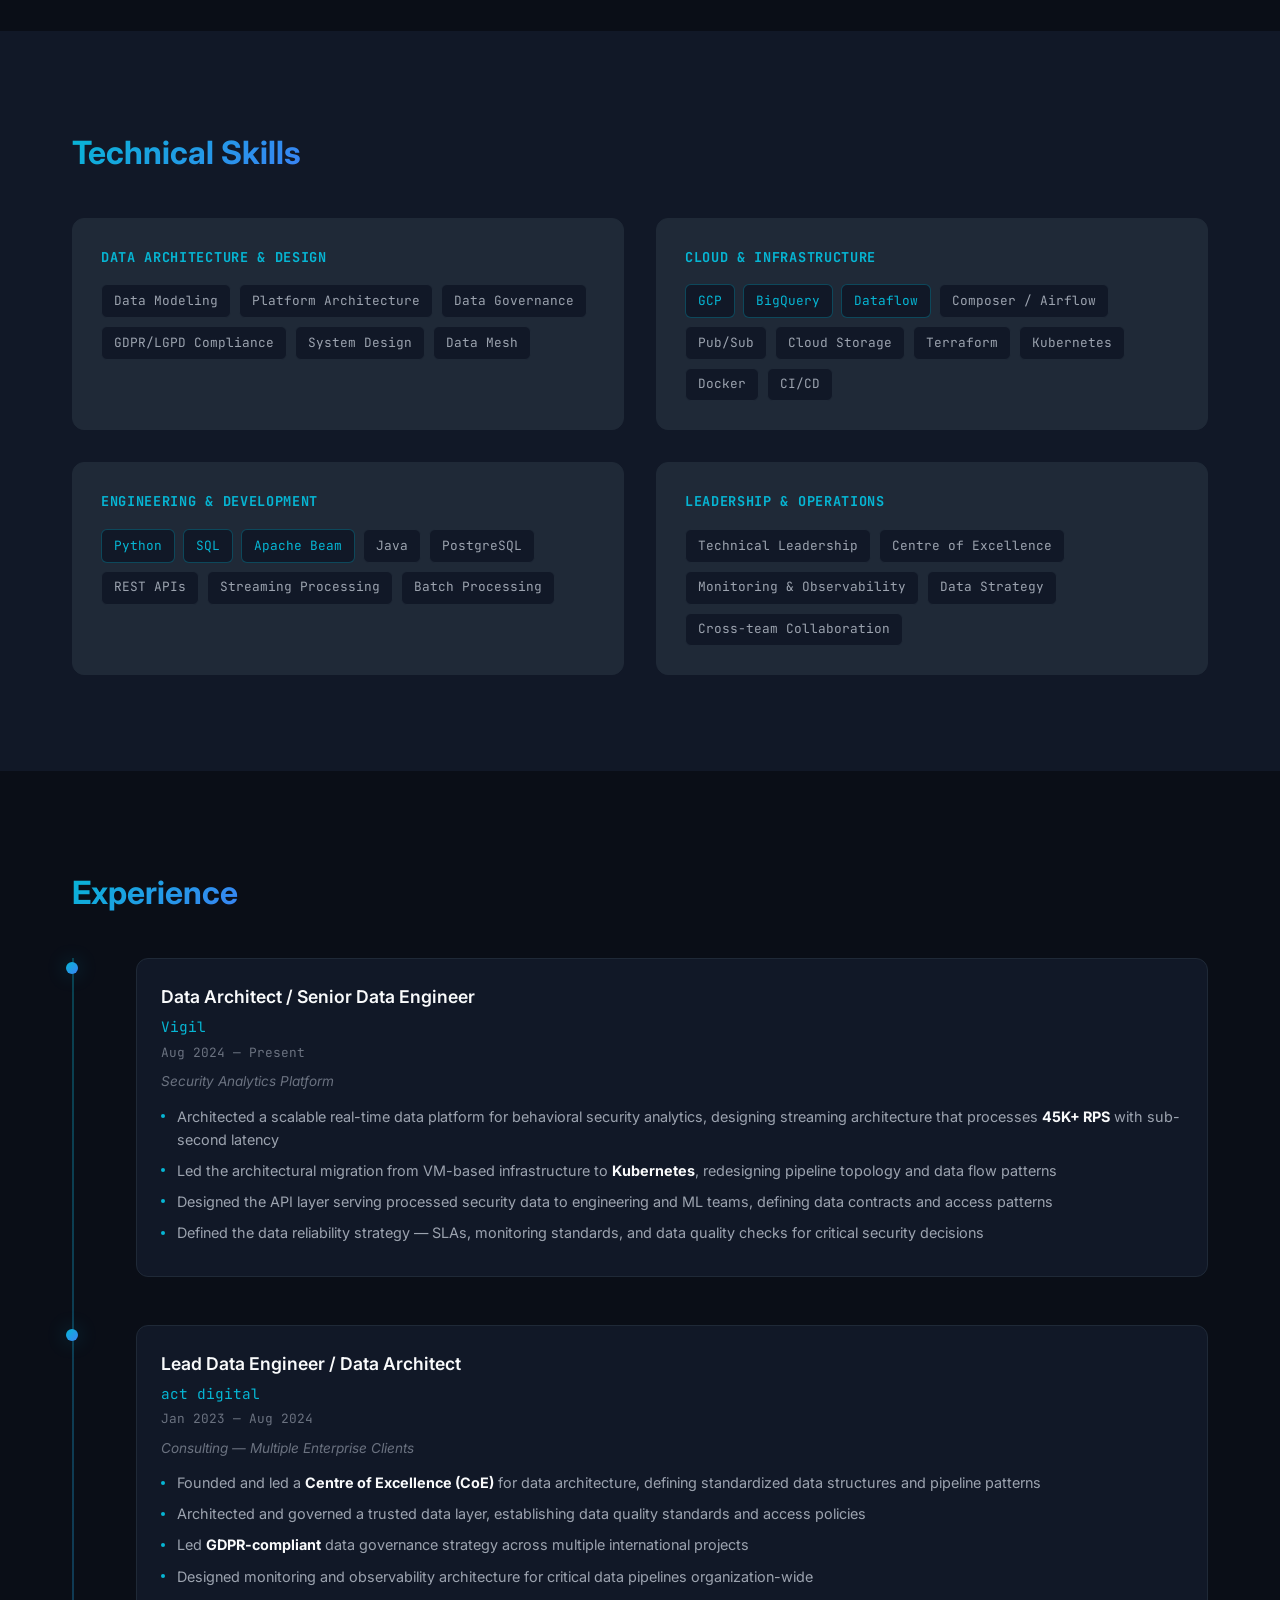
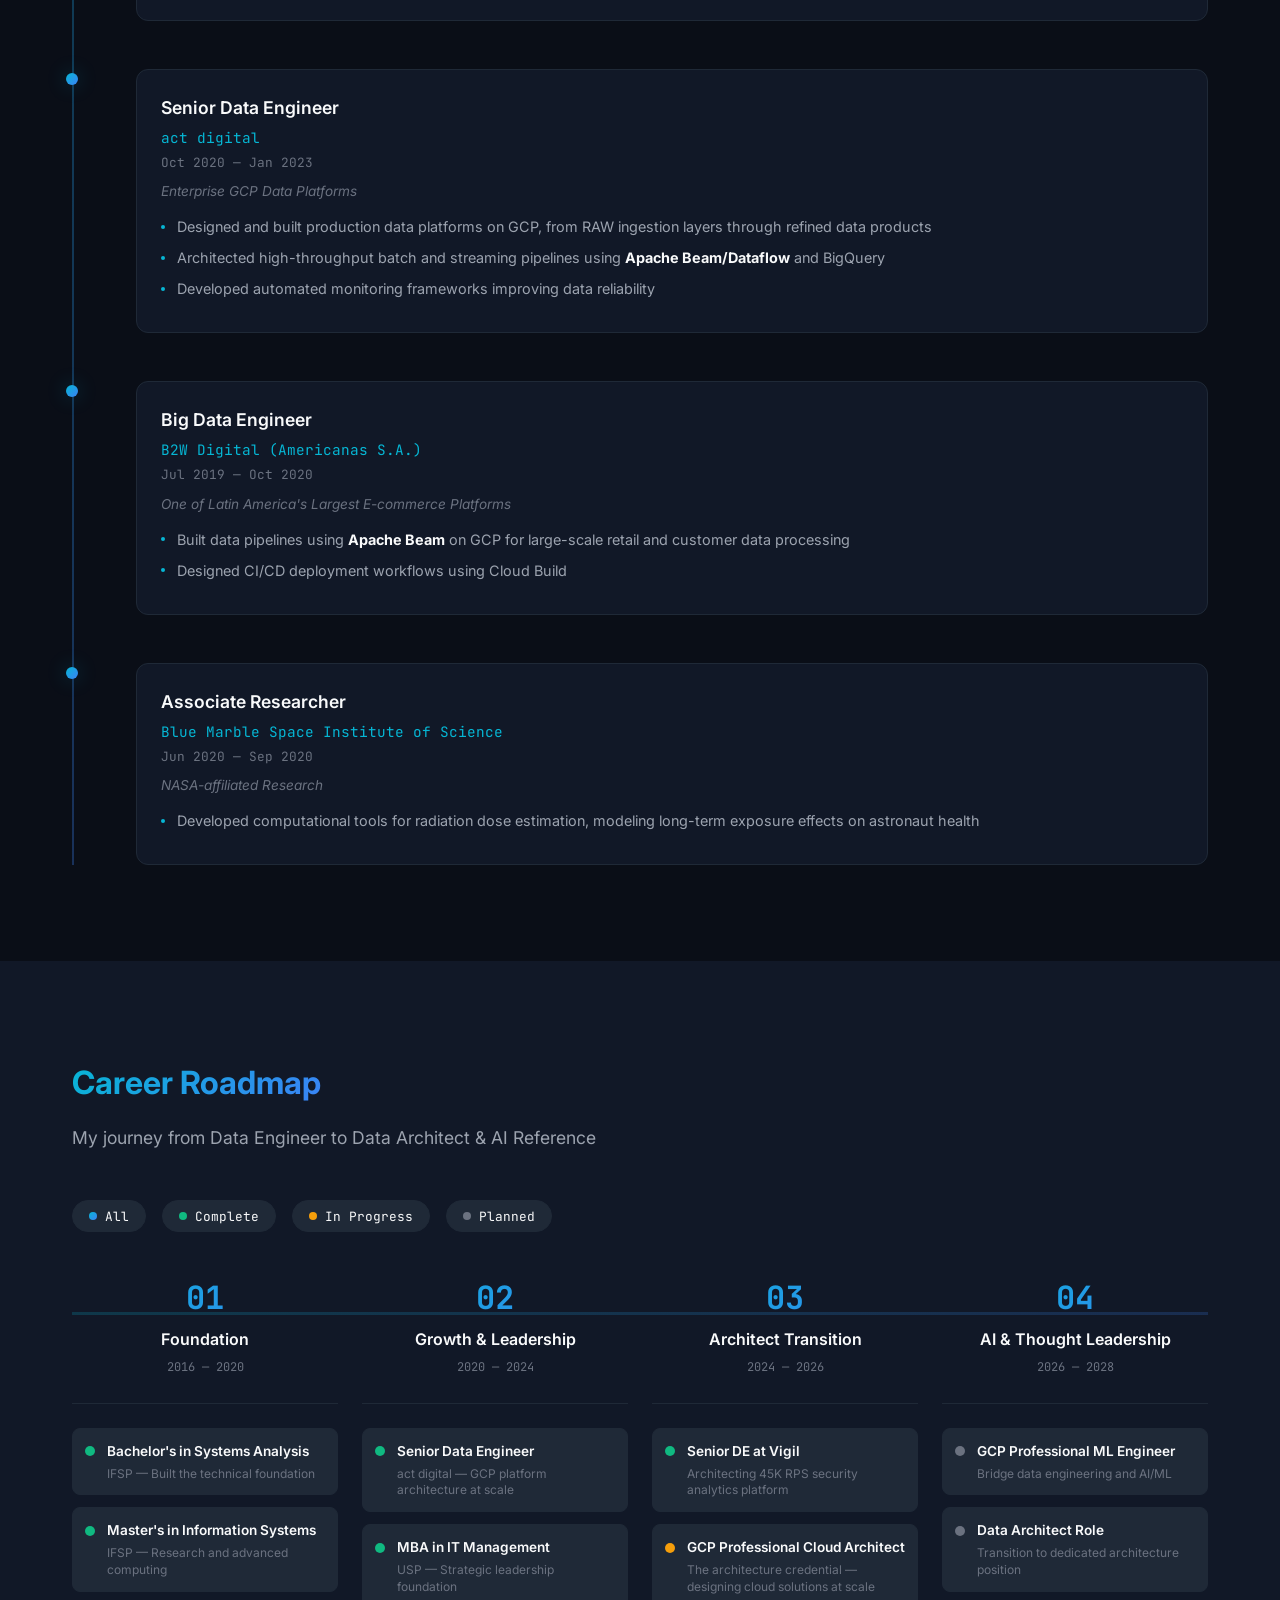
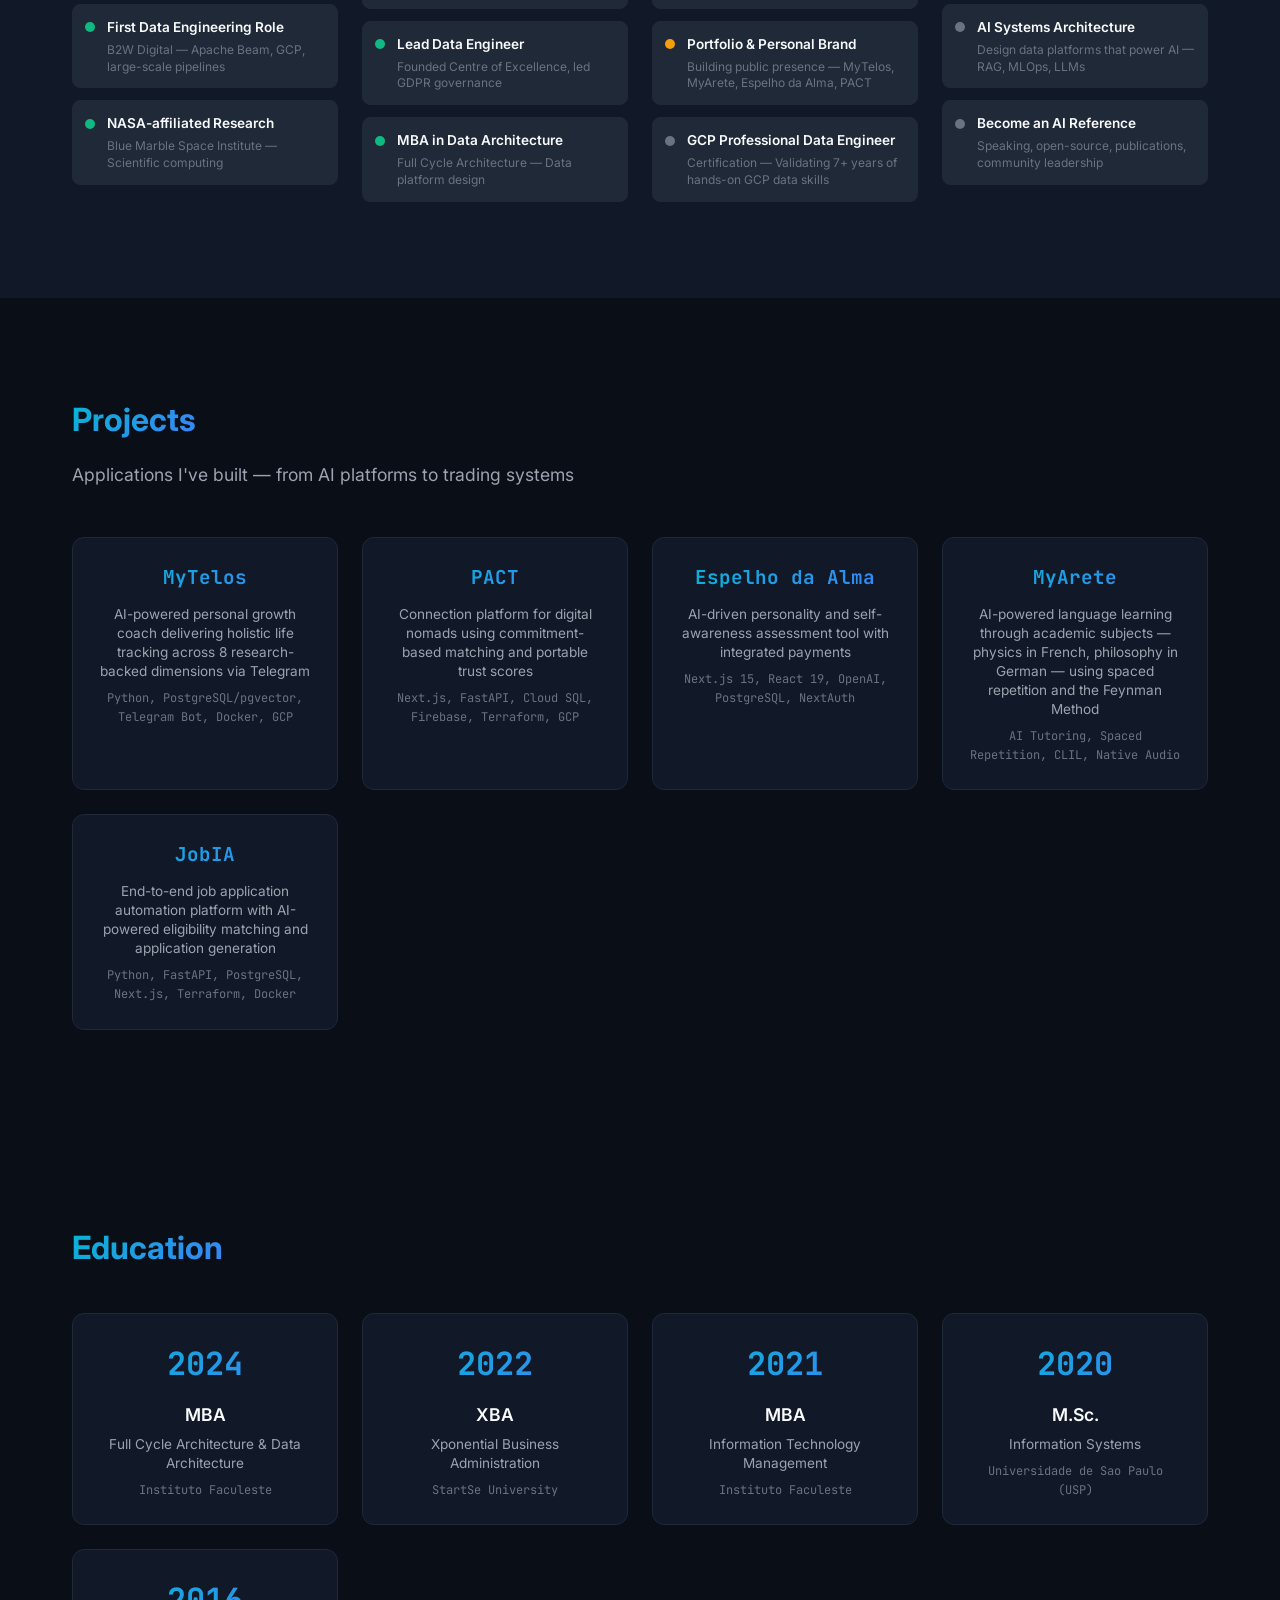
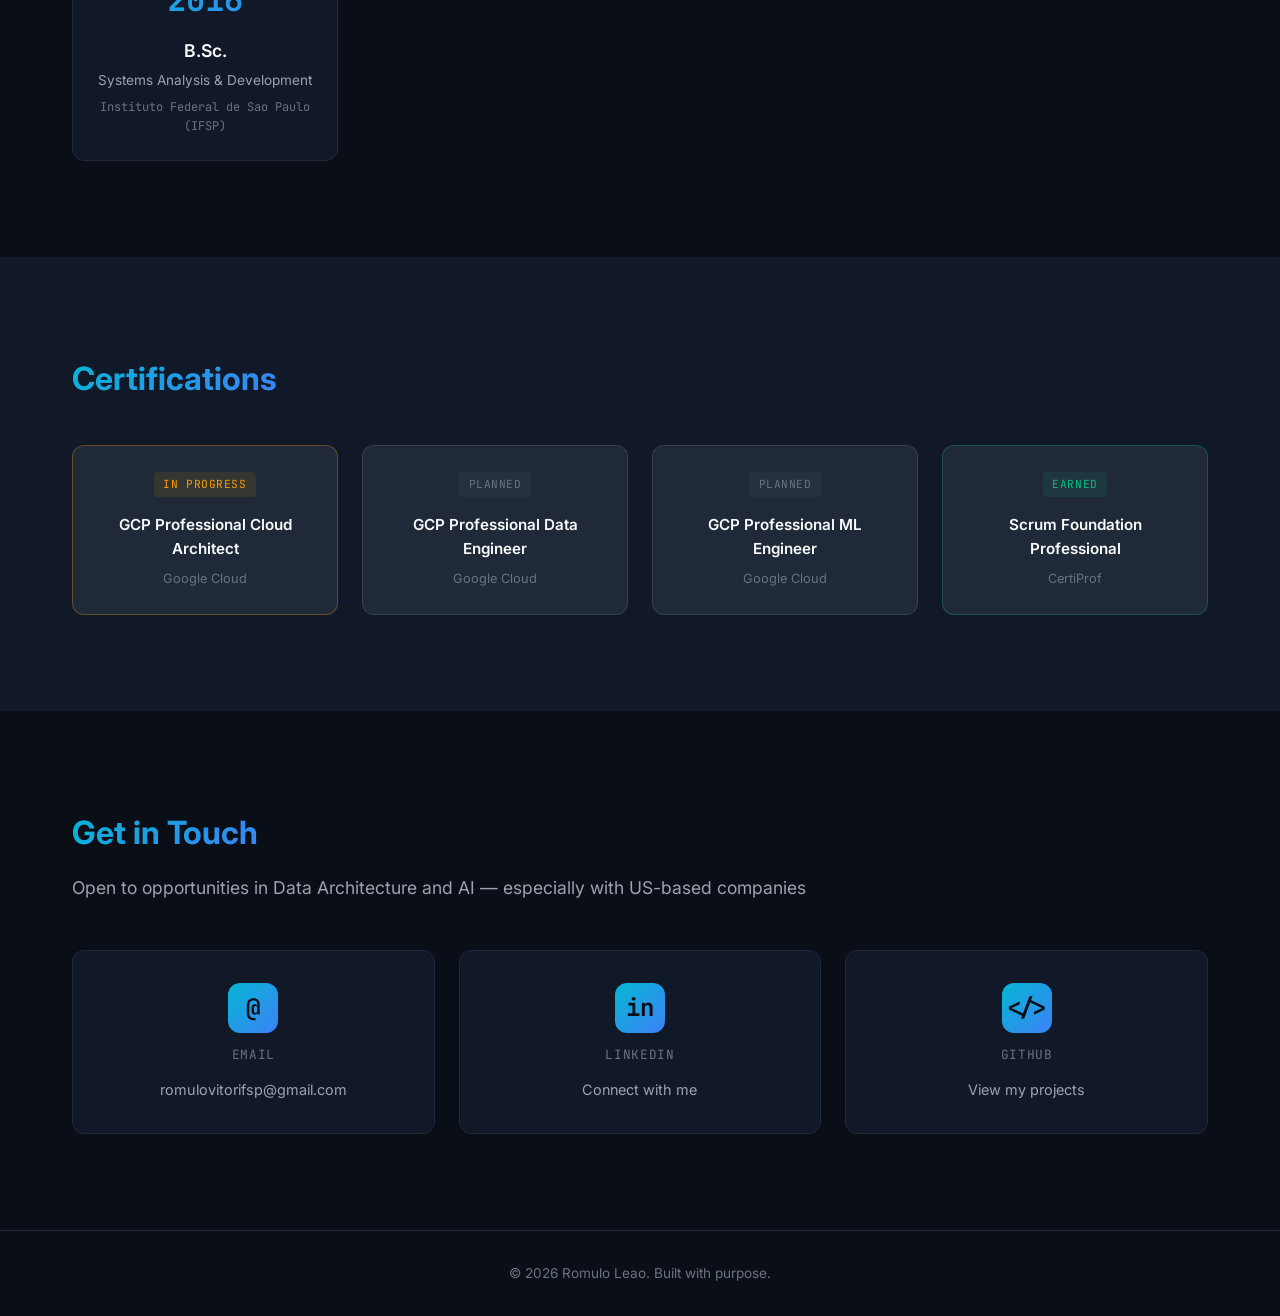
==== commit 3bd8798e: "Complete all 13 DDIA chapters with 6 learning modes each All chapters now fully loaded with: - Summa" ====
--- a/website/index.html
+++ b/website/index.html
@@ -33,6 +33,7 @@
         <li><a href="#roadmap" class="nav__link">Roadmap</a></li>
         <li><a href="#projects" class="nav__link">Projects</a></li>
         <li><a href="newsletter.html" class="nav__link">Newsletter</a></li>
+        <li><a href="book-ddia.html" class="nav__link">DDIA Book</a></li>
         <li><a href="#education" class="nav__link">Education</a></li>
         <li><a href="#contact" class="nav__link">Contact</a></li>
       </ul>
